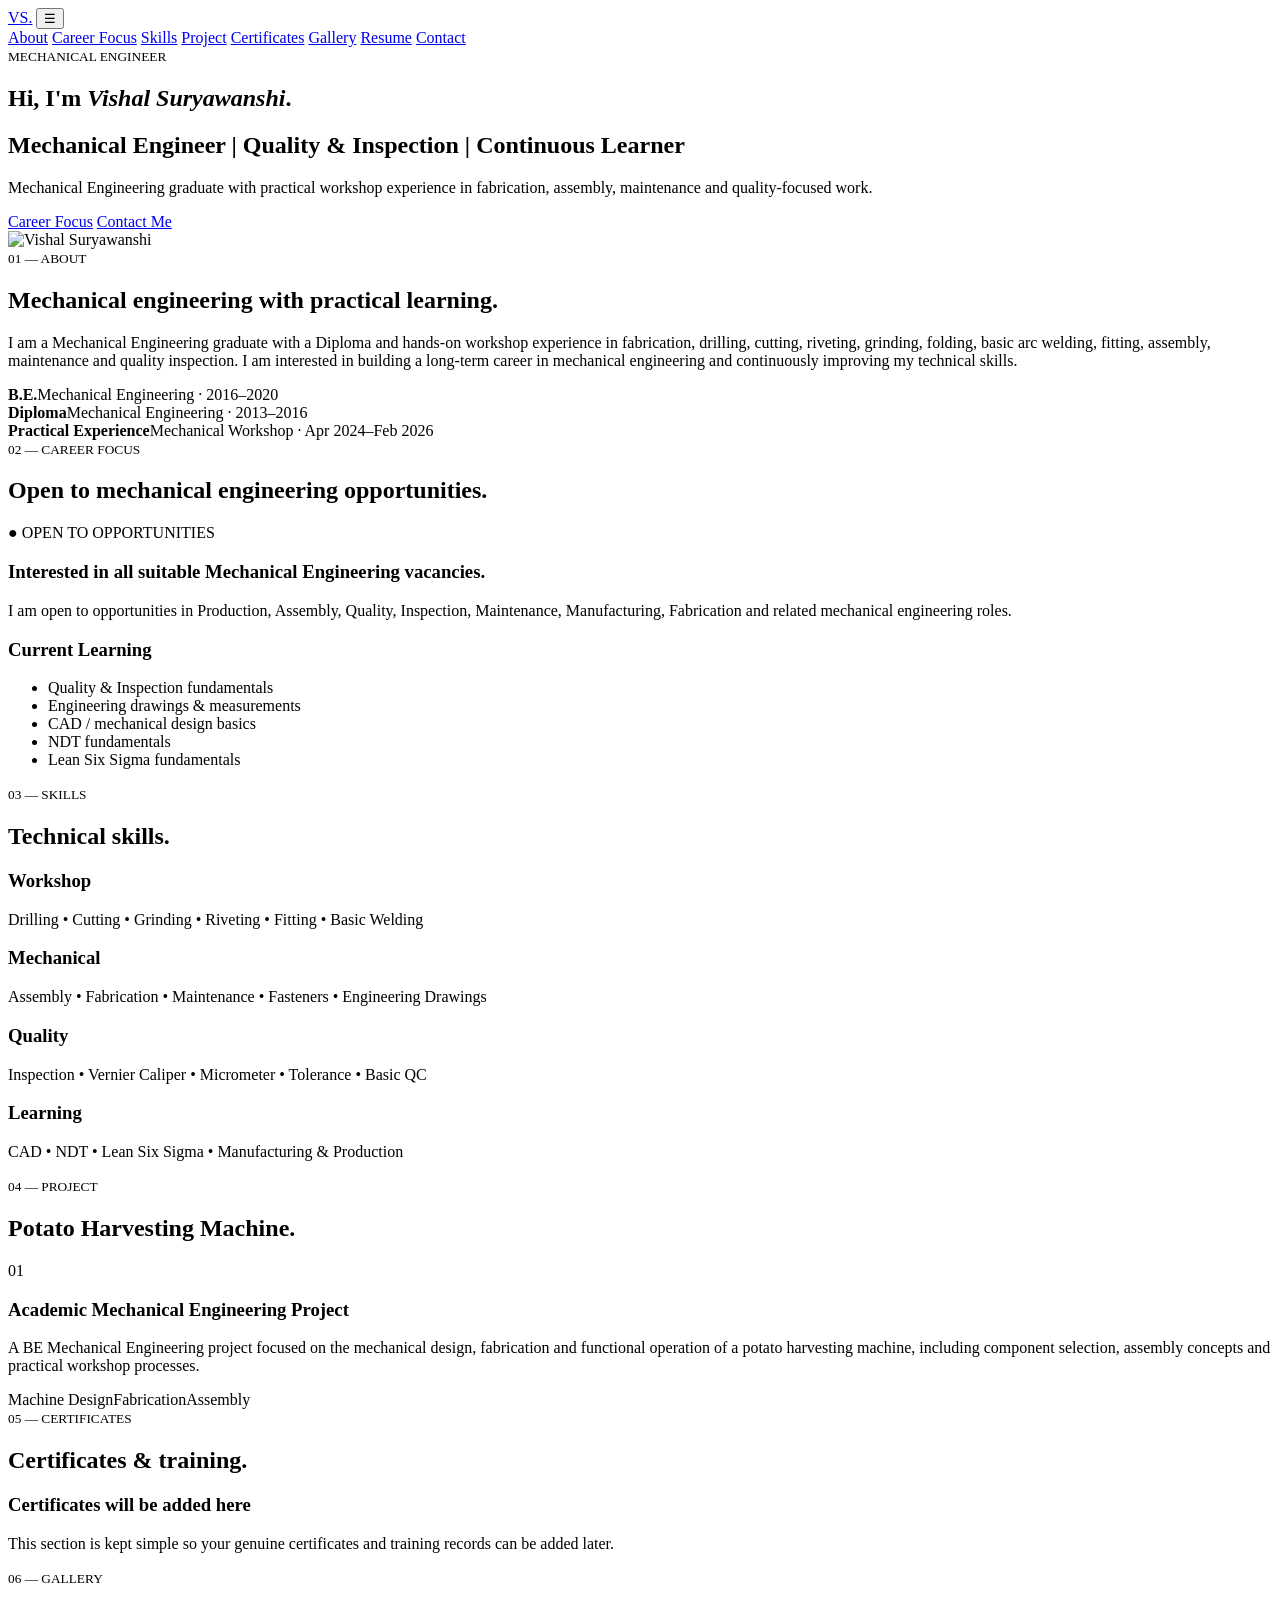
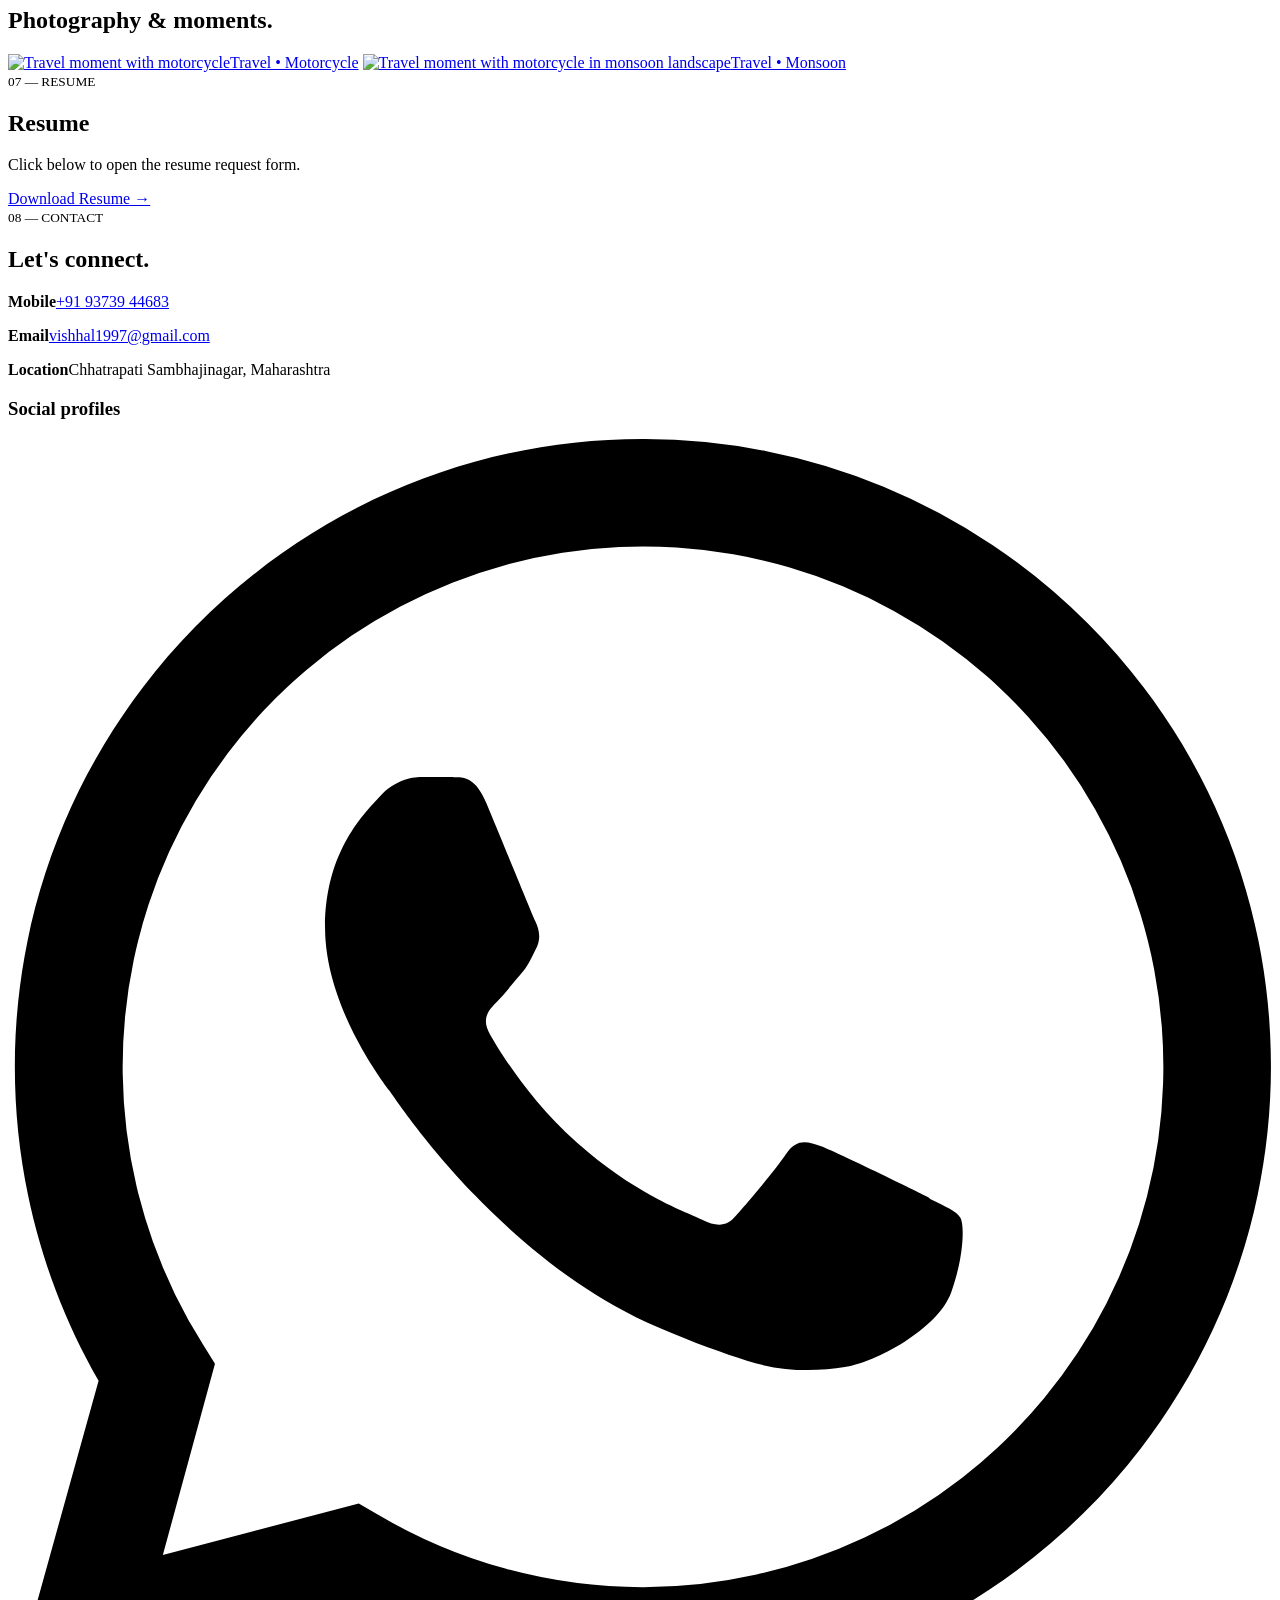
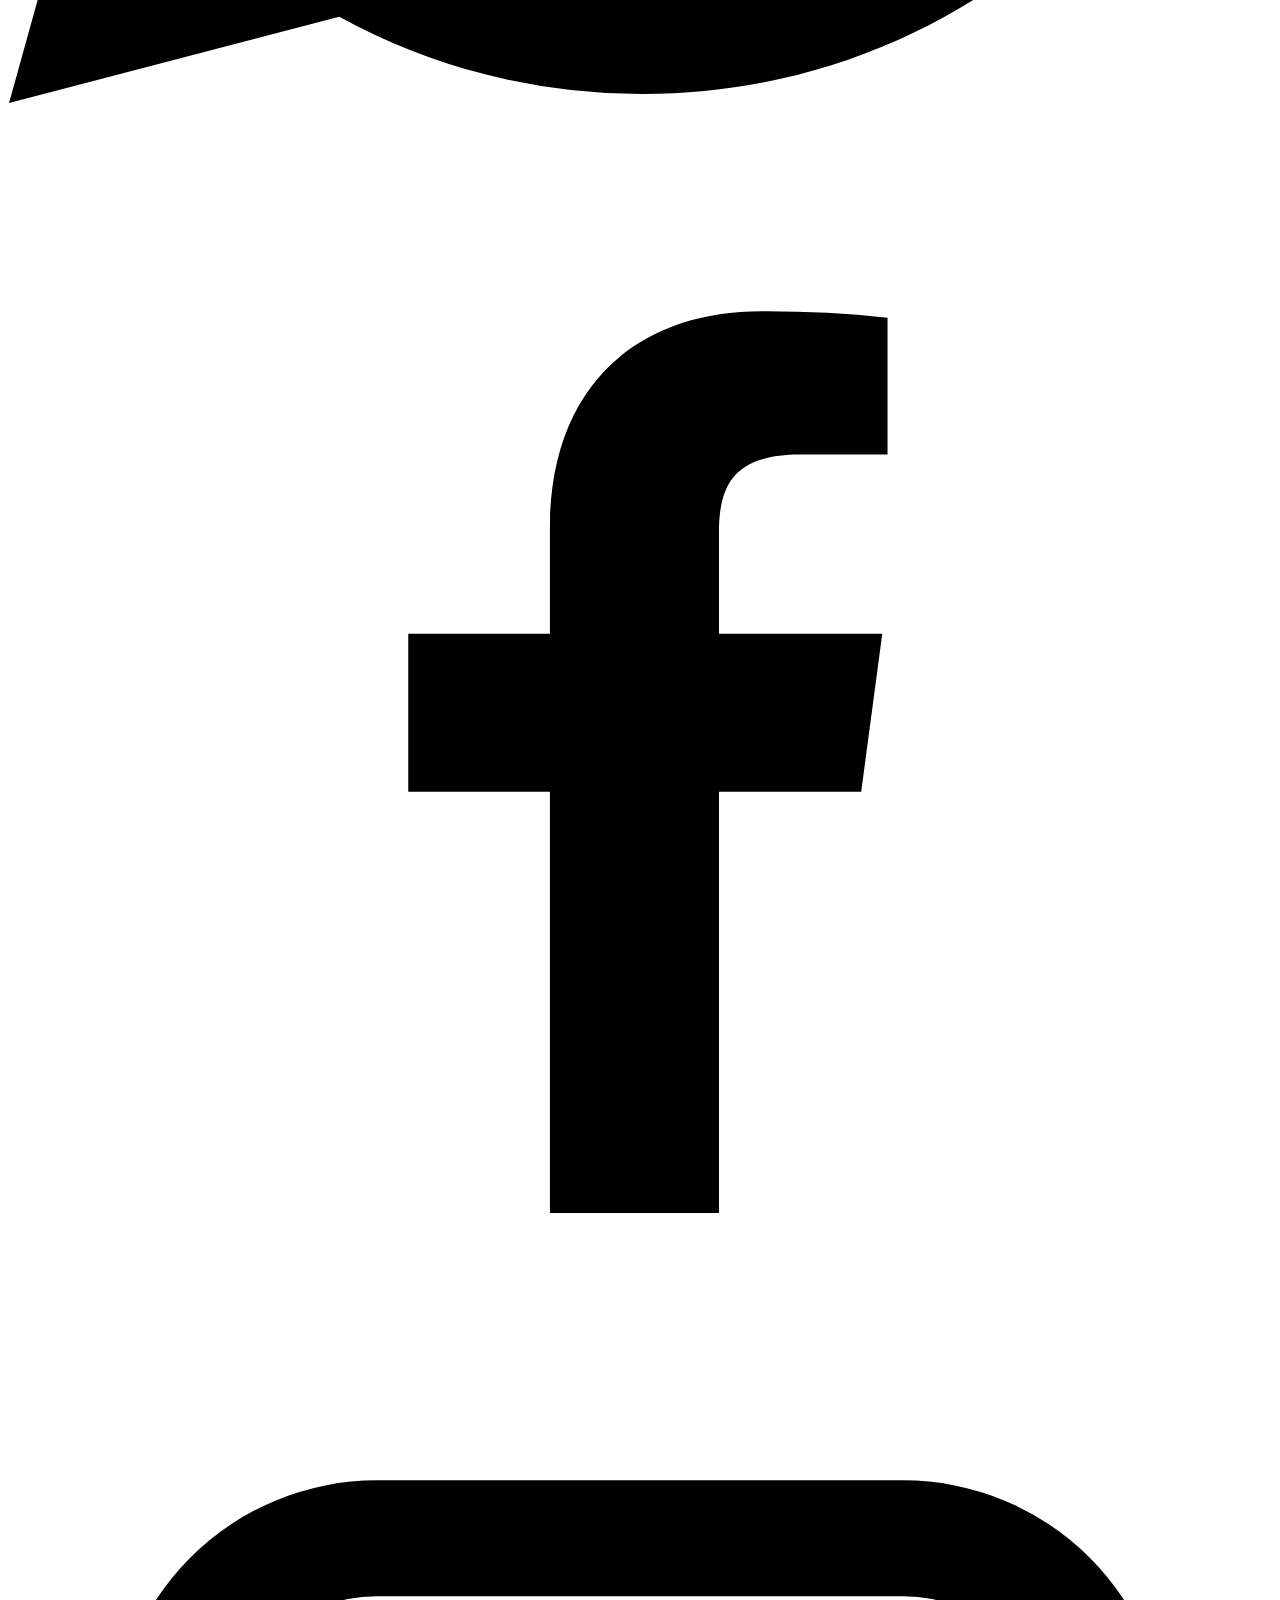
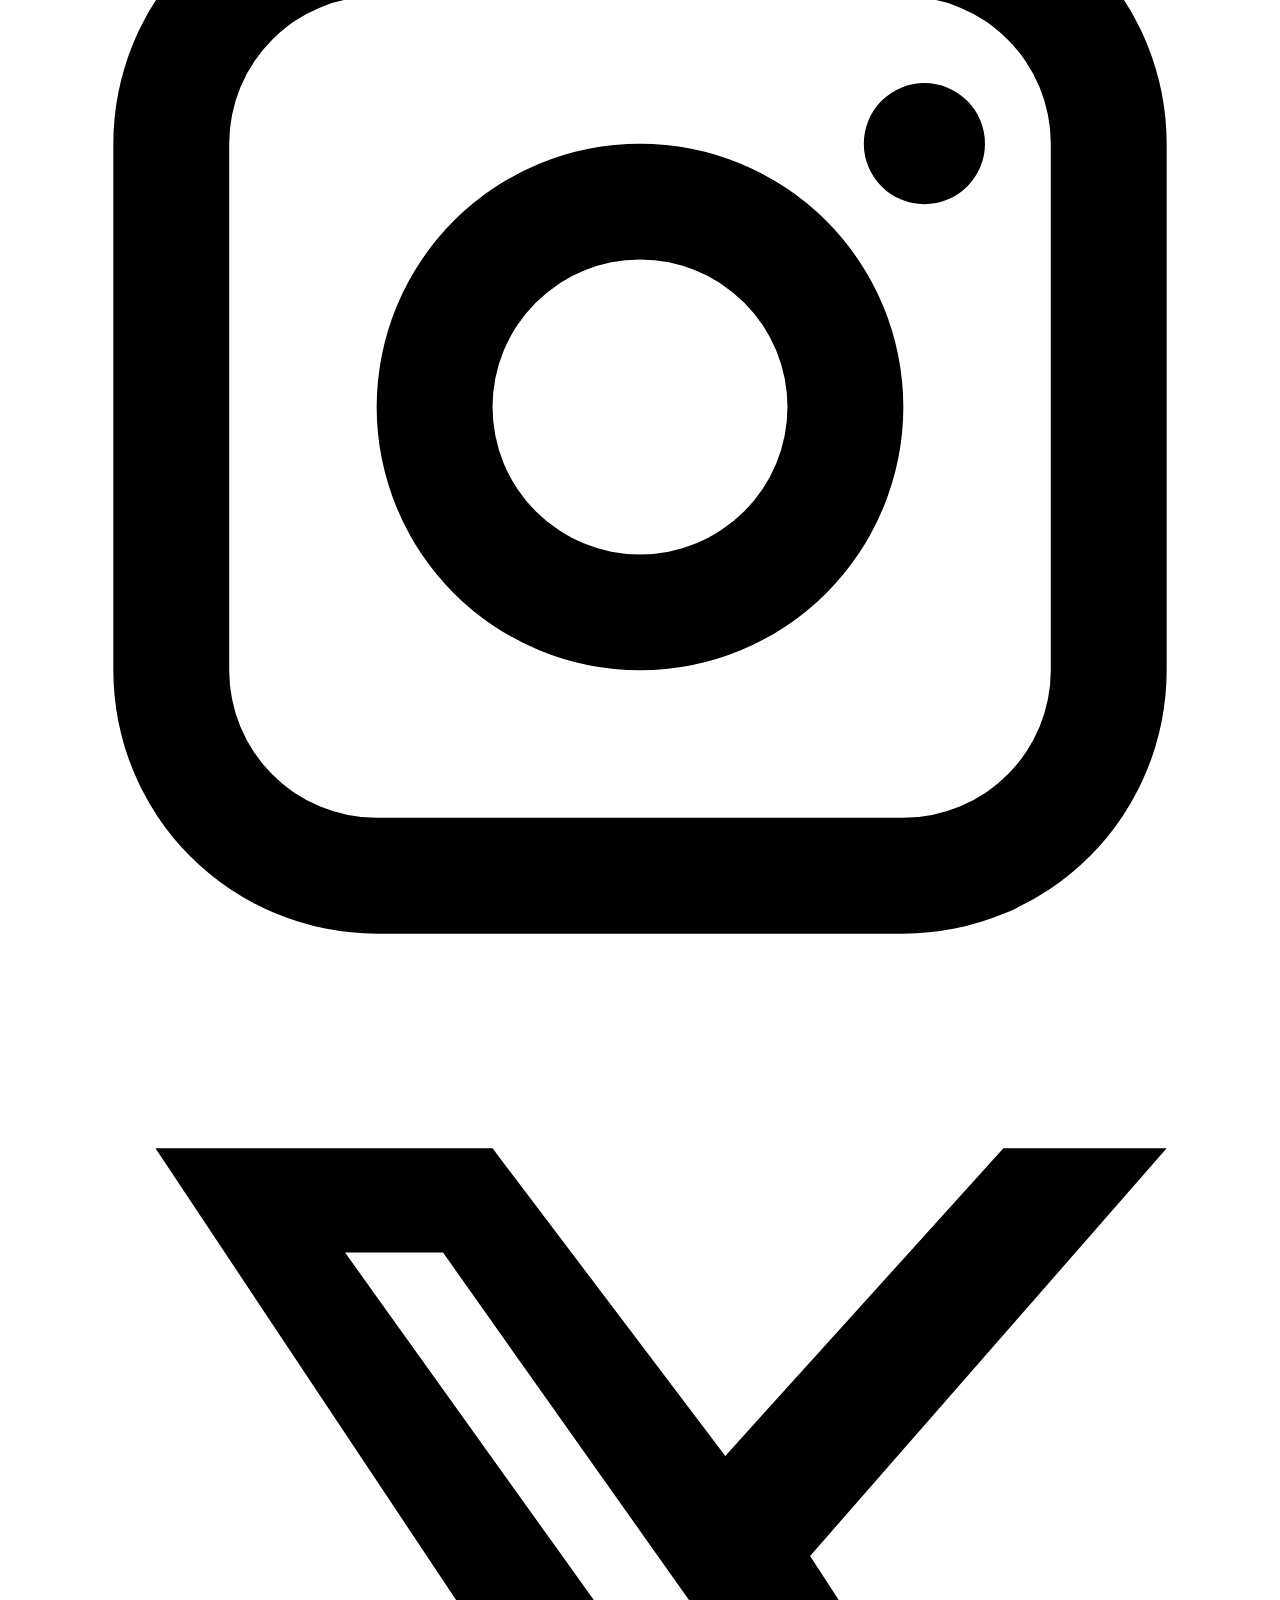
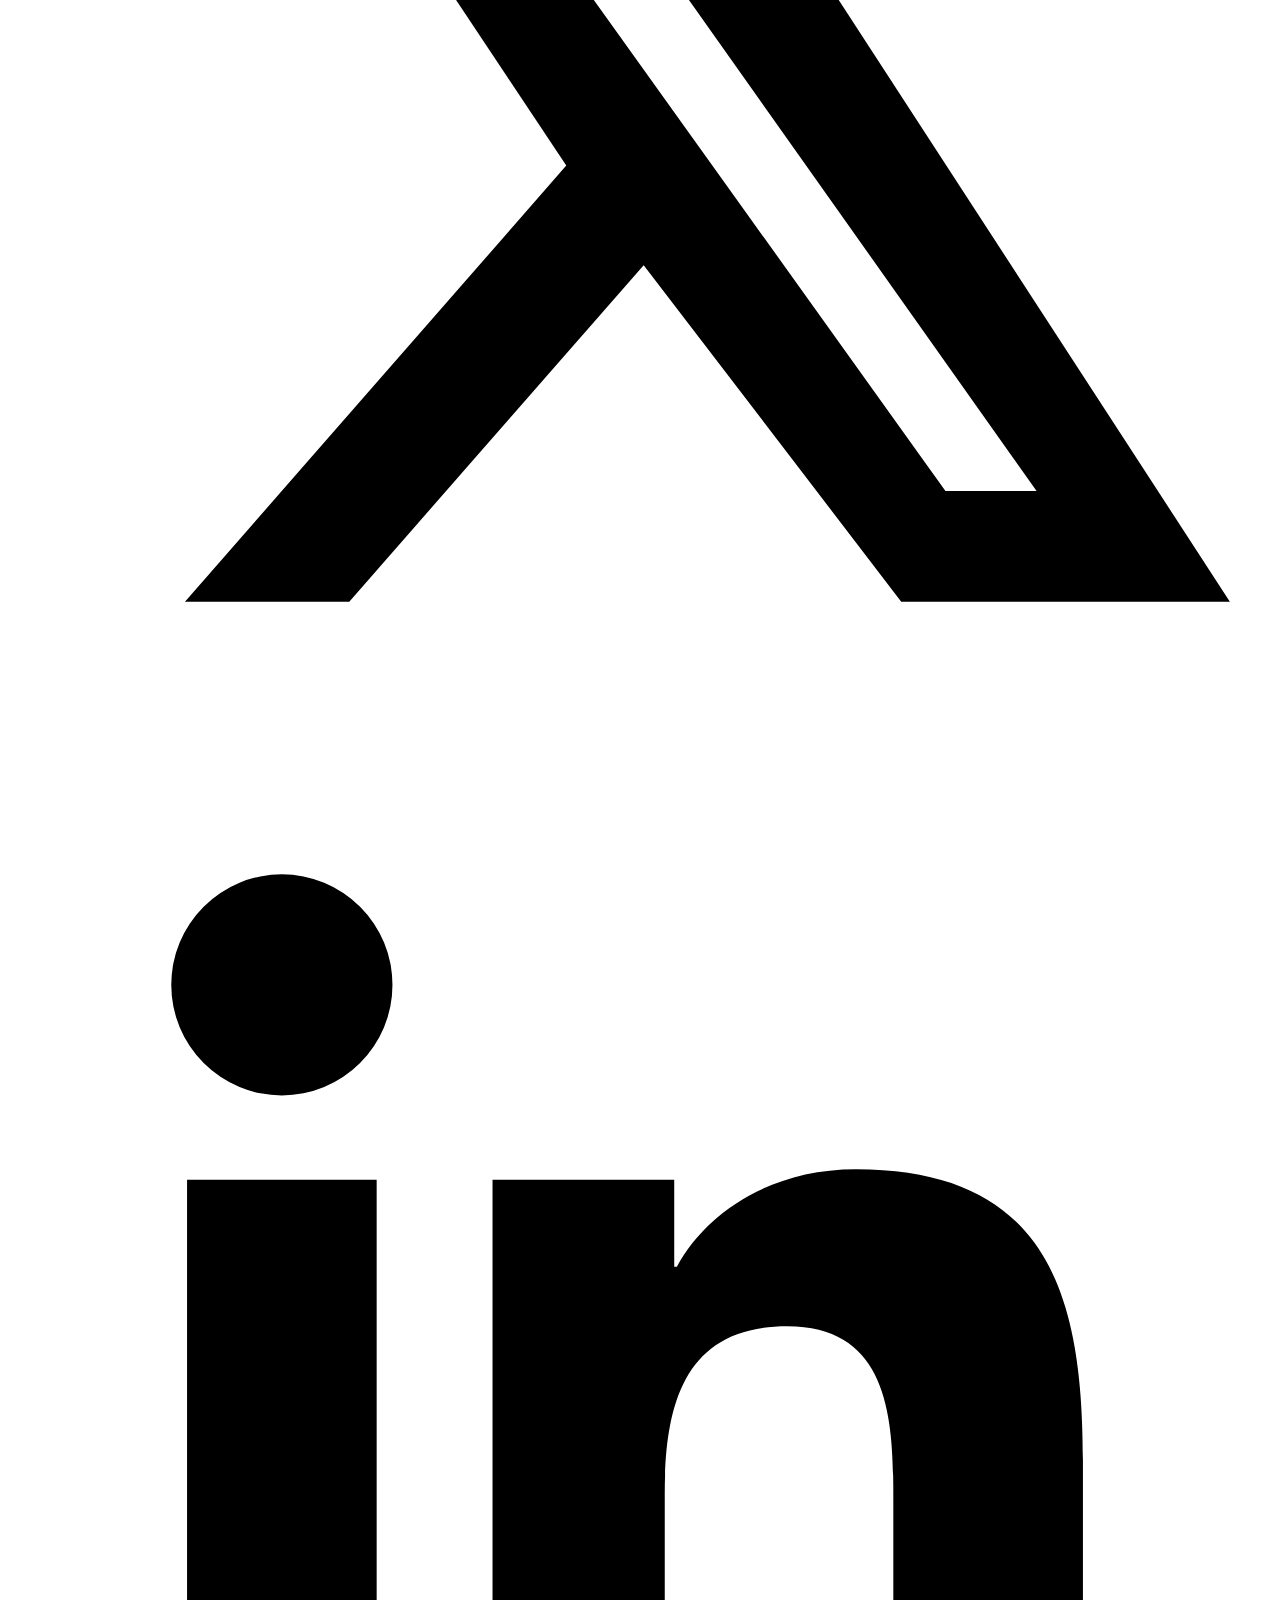
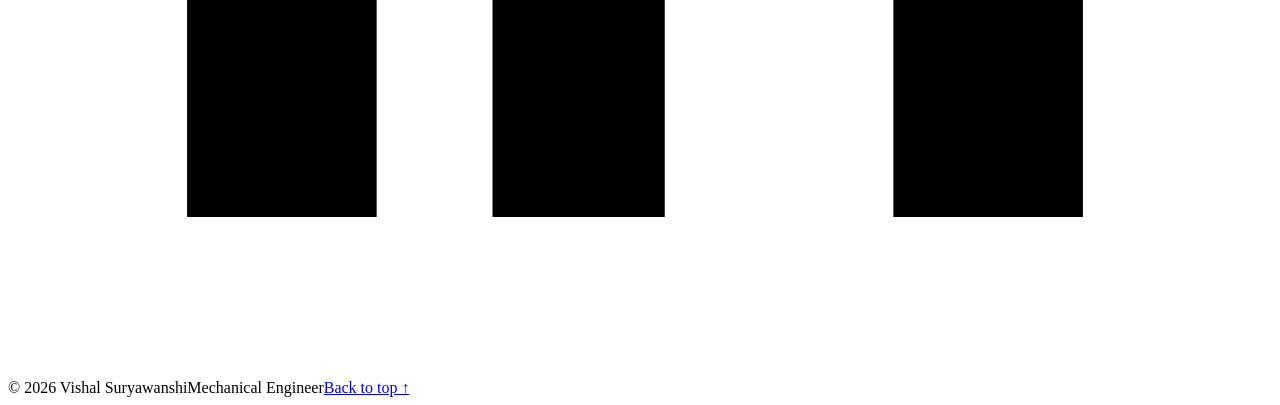
==== index.html @ e193fd9f "Update index.html" ====
<!doctype html>
<html lang="en">
<head>
<meta charset="utf-8">
<meta name="viewport" content="width=device-width,initial-scale=1">
<title>Vishal Suryawanshi | Mechanical Engineer</title>
<meta name="description" content="Vishal Suryawanshi — Mechanical Engineer portfolio, skills, project, career focus, learning and contact details.">
<link rel="stylesheet" href="style.css">
</head>
<body>
<header>
  <a class="logo" href="#home">VS<span>.</span></a>
  <button class="menu" aria-label="Open navigation" aria-expanded="false">☰</button>
  <nav>
    <a href="#about">About</a>
    <a href="#career">Career Focus</a>
    <a href="#skills">Skills</a>
    <a href="#project">Project</a>
    <a href="#certificates">Certificates</a>
    <a href="#gallery">Gallery</a>
    <a href="#resume">Resume</a>
    <a href="#contact">Contact</a>
  </nav>
</header>

<main>
<section id="home" class="hero">
  <div>
    <small>MECHANICAL ENGINEER</small>
    <h1>Hi, I'm <em>Vishal Suryawanshi</em>.</h1>
    <h2>Mechanical Engineer | Quality & Inspection | Continuous Learner</h2>
    <p>Mechanical Engineering graduate with practical workshop experience in fabrication, assembly, maintenance and quality-focused work.</p>
    <div class="hero-actions">
      <a class="btn" href="#career">Career Focus</a>
      <a class="btn outline" href="#contact">Contact Me</a>
    </div>
  </div>
  <div class="profile-wrap">
    <img src="vishal-profile.jpg" alt="Vishal Suryawanshi">
  </div>
</section>

<section id="about">
  <small>01 — ABOUT</small>
  <h2>Mechanical engineering with practical learning.</h2>
  <div class="two-col">
    <p>I am a Mechanical Engineering graduate with a Diploma and hands-on workshop experience in fabrication, drilling, cutting, riveting, grinding, folding, basic arc welding, fitting, assembly, maintenance and quality inspection. I am interested in building a long-term career in mechanical engineering and continuously improving my technical skills.</p>
    <div class="facts">
      <div><b>B.E.</b><span>Mechanical Engineering · 2016–2020</span></div>
      <div><b>Diploma</b><span>Mechanical Engineering · 2013–2016</span></div>
      <div><b>Practical Experience</b><span>Mechanical Workshop · Apr 2024–Feb 2026</span></div>
    </div>
  </div>
</section>

<section id="career" class="dark">
  <small>02 — CAREER FOCUS</small>
  <h2>Open to mechanical engineering opportunities.</h2>
  <div class="career-card">
    <div class="career-main">
      <span class="status">● OPEN TO OPPORTUNITIES</span>
      <h3>Interested in all suitable Mechanical Engineering vacancies.</h3>
      <p>I am open to opportunities in Production, Assembly, Quality, Inspection, Maintenance, Manufacturing, Fabrication and related mechanical engineering roles.</p>
    </div>
    <div class="learning">
      <h3>Current Learning</h3>
      <ul>
        <li>Quality & Inspection fundamentals</li>
        <li>Engineering drawings & measurements</li>
        <li>CAD / mechanical design basics</li>
        <li>NDT fundamentals</li>
        <li>Lean Six Sigma fundamentals</li>
      </ul>
    </div>
  </div>
</section>

<section id="skills">
  <small>03 — SKILLS</small>
  <h2>Technical skills.</h2>
  <div class="skill-grid">
    <div><h3>Workshop</h3><p>Drilling • Cutting • Grinding • Riveting • Fitting • Basic Welding</p></div>
    <div><h3>Mechanical</h3><p>Assembly • Fabrication • Maintenance • Fasteners • Engineering Drawings</p></div>
    <div><h3>Quality</h3><p>Inspection • Vernier Caliper • Micrometer • Tolerance • Basic QC</p></div>
    <div><h3>Learning</h3><p>CAD • NDT • Lean Six Sigma • Manufacturing & Production</p></div>
  </div>
</section>

<section id="project" class="dark">
  <small>04 — PROJECT</small>
  <h2>Potato Harvesting Machine.</h2>
  <div class="project-card">
    <div class="project-number">01</div>
    <div><h3>Academic Mechanical Engineering Project</h3><p>A BE Mechanical Engineering project focused on the mechanical design, fabrication and functional operation of a potato harvesting machine, including component selection, assembly concepts and practical workshop processes.</p><div class="tags"><span>Machine Design</span><span>Fabrication</span><span>Assembly</span></div></div>
  </div>
</section>

<section id="certificates">
  <small>05 — CERTIFICATES</small>
  <h2>Certificates & training.</h2>
  <div class="simple-card"><h3>Certificates will be added here</h3><p>This section is kept simple so your genuine certificates and training records can be added later.</p></div>
</section>

<section id="gallery" class="dark">
  <small>06 — GALLERY</small>
  <h2>Photography & moments.</h2>
  <div class="gallery">
    <a class="gallery-card" href="1000679000.jpg" target="_blank"><img src="1000679000.jpg" alt="Travel moment with motorcycle"><span>Travel • Motorcycle</span></a>
    <a class="gallery-card" href="1000678954.jpg" target="_blank"><img src="1000678954.jpg" alt="Travel moment with motorcycle in monsoon landscape"><span>Travel • Monsoon</span></a>
  </div>
</section>

<section id="resume">
  <small>07 — RESUME</small>
  <h2>Resume</h2>
  <p>Click below to open the resume request form.</p>
  <a class="btn" href="download.html">Download Resume →</a>
</section>

<section id="contact" class="dark">
  <small>08 — CONTACT</small>
  <h2>Let's connect.</h2>
  <div class="contact-grid">
    <div class="contact-card">
      <p><b>Mobile</b><a href="tel:+919373944683">+91 93739 44683</a></p>
      <p><b>Email</b><a href="mailto:vishhal1997@gmail.com">vishhal1997@gmail.com</a></p>
      <p><b>Location</b>Chhatrapati Sambhajinagar, Maharashtra</p>
    </div>
    <div class="social-card">
      <h3>Social profiles</h3>
      <div class="socials">
        <a class="social whatsapp" href="https://wa.me/919373944683" target="_blank" rel="noopener" aria-label="WhatsApp"><svg viewBox="0 0 24 24" aria-hidden="true"><path d="M20.5 3.5A11.9 11.9 0 0 0 12.05 0C5.48 0 .13 5.35.13 11.92c0 2.1.55 4.15 1.59 5.96L.02 24l6.27-1.64a11.9 11.9 0 0 0 5.76 1.47h.01c6.57 0 11.92-5.35 11.92-11.92 0-3.18-1.24-6.17-3.48-8.41ZM12.06 21.8h-.01a9.87 9.87 0 0 1-5.03-1.38l-.36-.21-3.72.98.99-3.63-.23-.37a9.88 9.88 0 1 1 8.36 4.61Zm5.42-7.4c-.3-.15-1.77-.87-2.04-.97-.27-.1-.47-.15-.67.15-.2.3-.77.97-.95 1.17-.17.2-.35.22-.65.07-.3-.15-1.25-.46-2.38-1.47-.88-.78-1.47-1.75-1.64-2.05-.17-.3-.02-.46.13-.61.13-.13.3-.35.45-.52.15-.17.2-.3.3-.5.1-.2.05-.37-.02-.52-.07-.15-.67-1.62-.92-2.22-.24-.58-.49-.5-.67-.51h-.57c-.2 0-.52.07-.79.37-.27.3-1.04 1.02-1.04 2.49s1.07 2.89 1.22 3.09c.15.2 2.1 3.2 5.09 4.49.71.31 1.27.5 1.7.64.71.23 1.35.2 1.86.12.57-.08 1.77-.72 2.02-1.42.25-.7.25-1.3.17-1.42-.07-.12-.27-.2-.57-.35Z"/></svg></a>
        <a class="social facebook" href="https://www.facebook.com/share/1HXyWC4gik/" target="_blank" rel="noopener" aria-label="Facebook"><svg viewBox="0 0 24 24"><path d="M13.5 21v-8h2.7l.4-3h-3.1V8.1c0-.9.25-1.5 1.55-1.5h1.65V4a22 22 0 0 0-2.4-.12c-2.38 0-4.01 1.45-4.01 4.1V10H7.6v3h2.69v8h3.21Z"/></svg></a>
        <a class="social instagram" href="https://www.instagram.com/vishal__5051?igsi=aGwzMnBweTF4Z2Mw" target="_blank" rel="noopener" aria-label="Instagram"><svg viewBox="0 0 24 24"><path d="M7 2h10a5 5 0 0 1 5 5v10a5 5 0 0 1-5 5H7a5 5 0 0 1-5-5V7a5 5 0 0 1 5-5Zm0 2.2A2.8 2.8 0 0 0 4.2 7v10A2.8 2.8 0 0 0 7 19.8h10a2.8 2.8 0 0 0 2.8-2.8V7A2.8 2.8 0 0 0 17 4.2H7Zm10.4 1.65a1.15 1.15 0 1 1 0 2.3 1.15 1.15 0 0 1 0-2.3ZM12 7a5 5 0 1 1 0 10 5 5 0 0 1 0-10Zm0 2.2A2.8 2.8 0 1 0 12 14.8 2.8 2.8 0 0 0 12 9.2Z"/></svg></a>
        <a class="social x" href="https://x.com/VishalS27051997" target="_blank" rel="noopener" aria-label="X / Twitter"><svg viewBox="0 0 24 24"><path d="M18.9 2H22l-6.77 7.74L23.2 22h-6.24l-4.89-6.39L6.48 22H3.36l7.24-8.28L2.8 2h6.4l4.42 5.84L18.9 2Zm-1.1 17.9h1.73L8.26 3.98H6.4L17.8 19.9Z"/></svg></a>
        <a class="social linkedin" href="https://www.linkedin.com/in/vishal-suryawanshi-484445426" target="_blank" rel="noopener" aria-label="LinkedIn"><svg viewBox="0 0 24 24"><path d="M5.2 3.1A2.1 2.1 0 1 1 5.2 7.3a2.1 2.1 0 0 1 0-4.2ZM3.4 8.9h3.6V21H3.4V8.9Zm5.8 0h3.45v1.65h.05c.48-.9 1.65-1.85 3.4-1.85 3.64 0 4.31 2.4 4.31 5.52V21h-3.6v-6.02c0-1.44-.03-3.3-2.01-3.3-2.02 0-2.33 1.58-2.33 3.2V21H9.2V8.9Z"/></svg></a>
      </div>
    </div>
  </div>
</section>
</main>

<footer><span>© 2026 Vishal Suryawanshi</span><span>Mechanical Engineer</span><a href="#home">Back to top ↑</a></footer>
<script>
const menu=document.querySelector('.menu'),nav=document.querySelector('nav');
menu.addEventListener('click',()=>{const open=nav.classList.toggle('open');menu.setAttribute('aria-expanded',open)});
document.querySelectorAll('nav a').forEach(a=>a.addEventListener('click',()=>{nav.classList.remove('open');menu.setAttribute('aria-expanded','false')}));
</script>
</body>
</html>
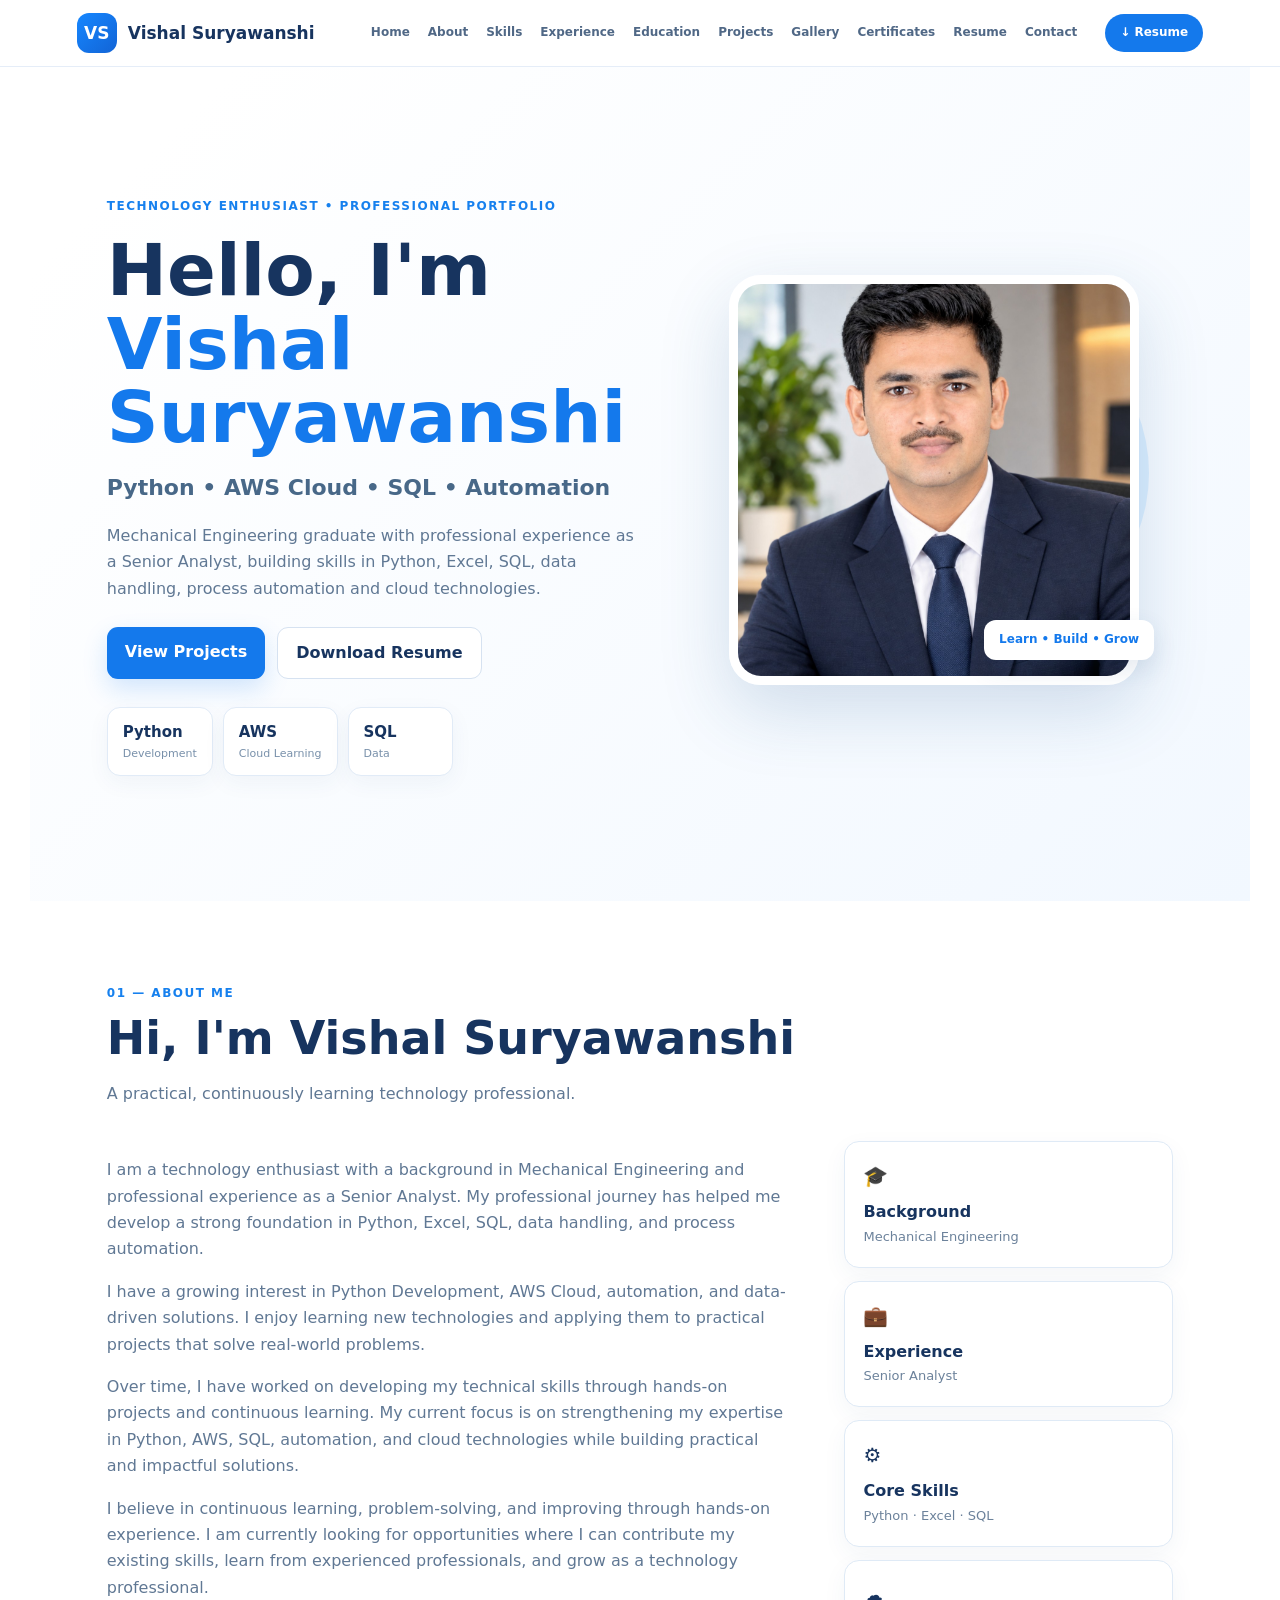
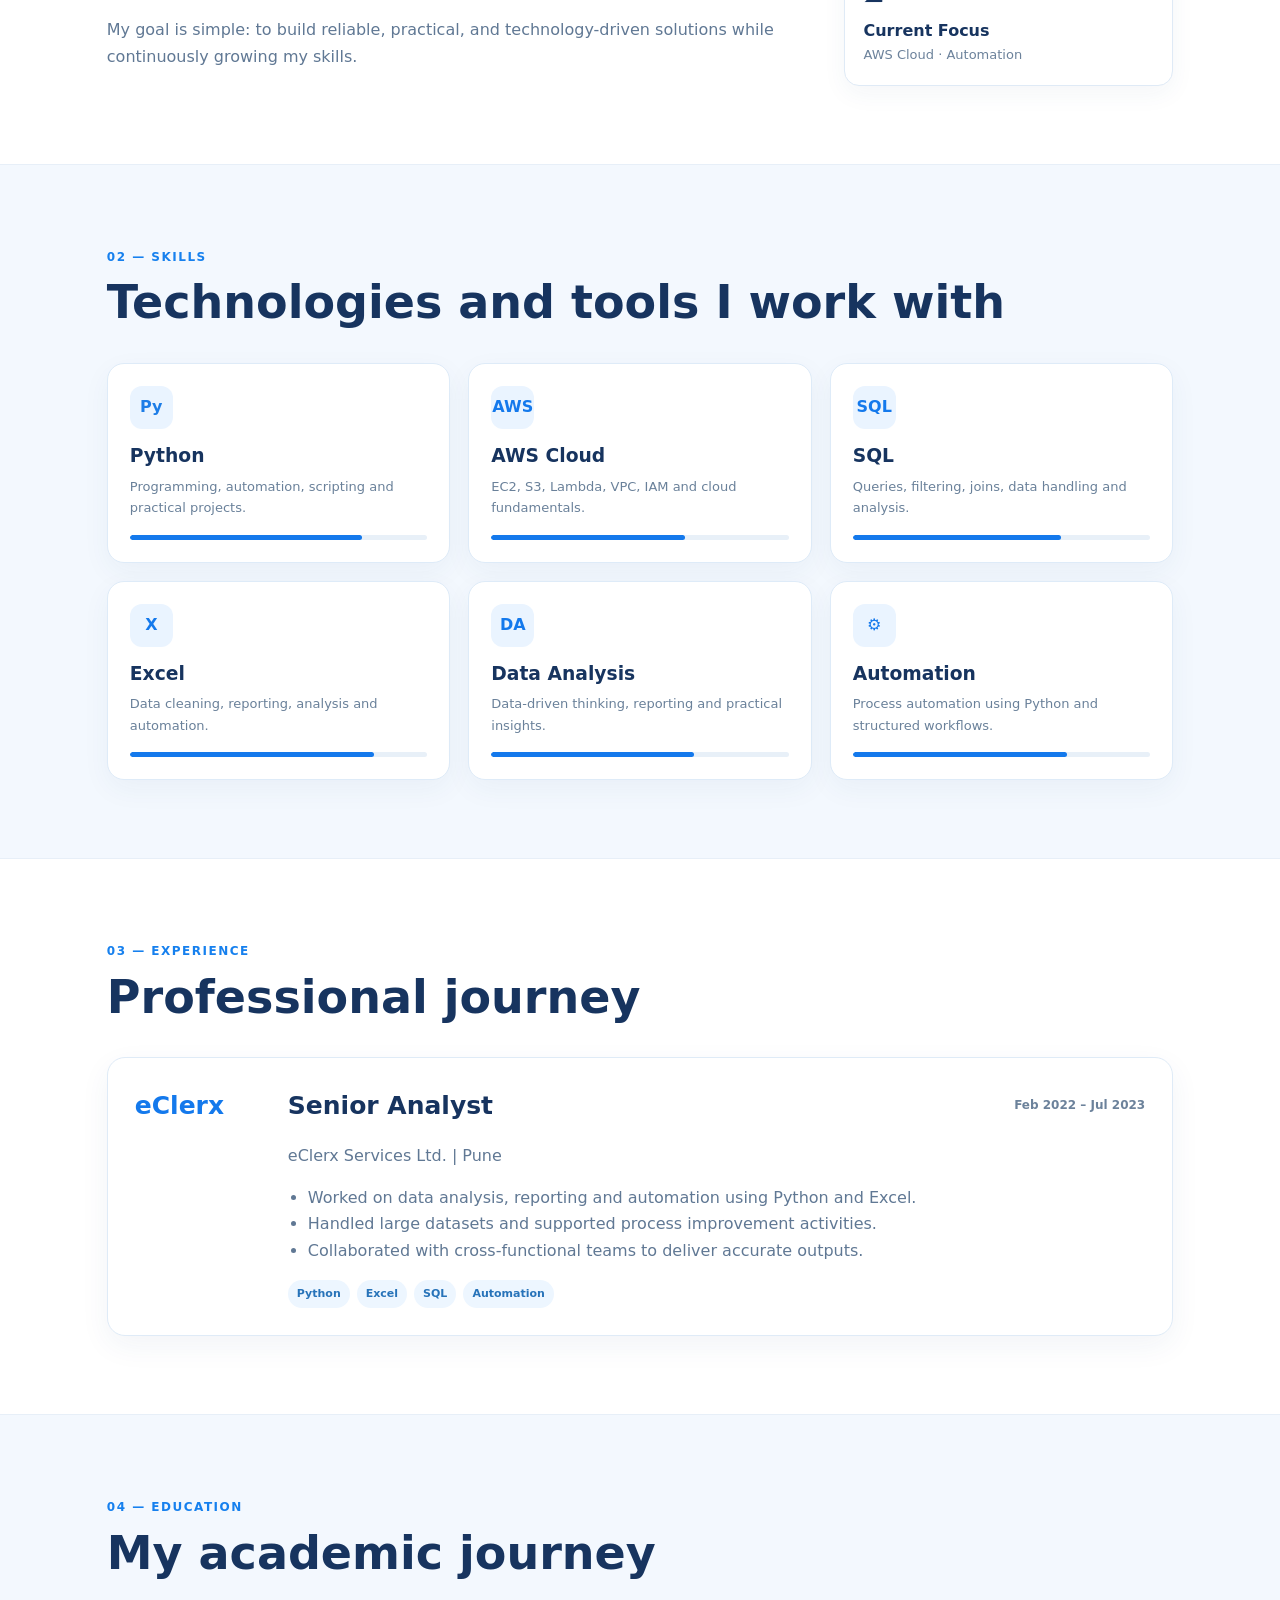
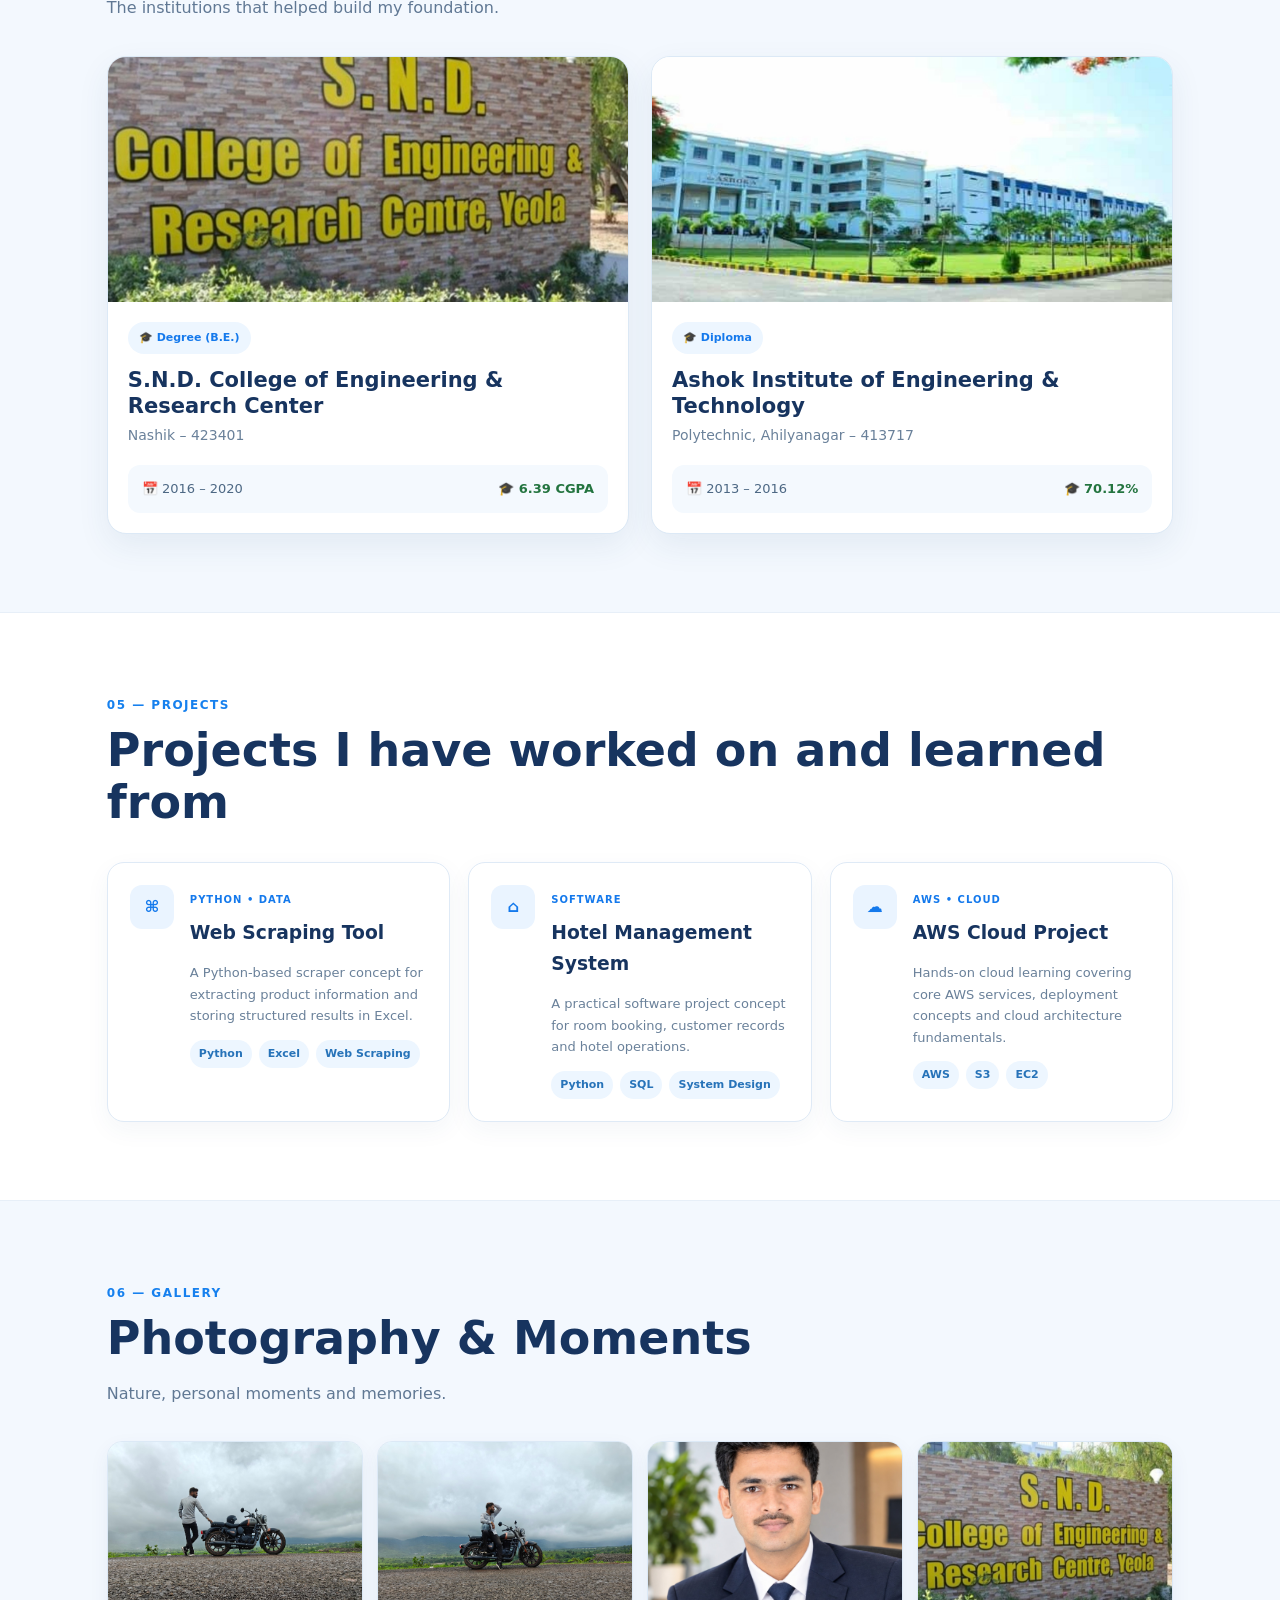
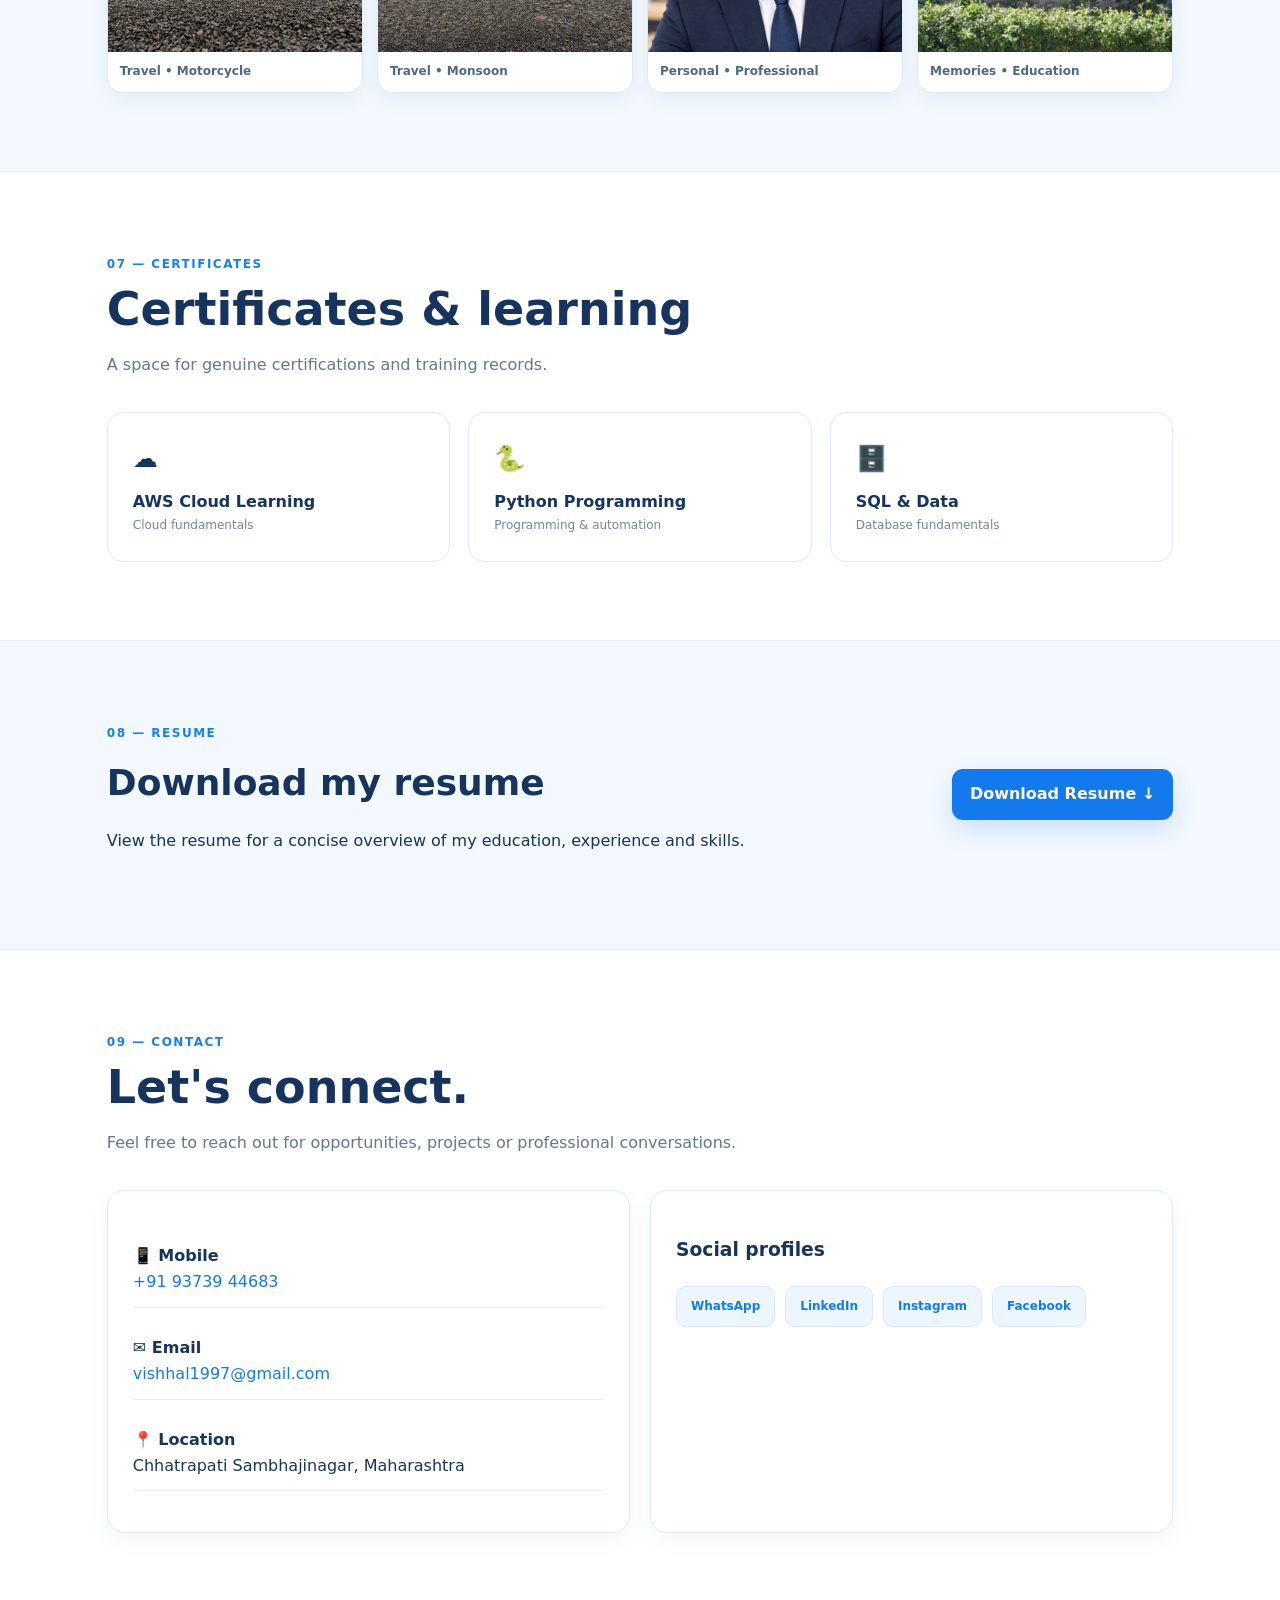
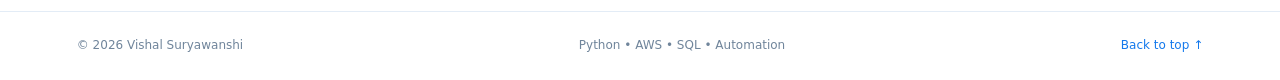
==== commit b167e240: "Add files via upload" ====
--- a/index.html
+++ b/index.html
@@ -1,150 +1,99 @@
 <!doctype html>
 <html lang="en">
 <head>
-<meta charset="utf-8">
-<meta name="viewport" content="width=device-width,initial-scale=1">
-<title>Vishal Suryawanshi | Mechanical Engineer</title>
-<meta name="description" content="Vishal Suryawanshi — Mechanical Engineer portfolio, skills, project, career focus, learning and contact details.">
+<meta charset="utf-8"><meta name="viewport" content="width=device-width,initial-scale=1">
+<title>Vishal Suryawanshi | Portfolio</title>
+<meta name="description" content="Vishal Suryawanshi — technology enthusiast with experience as a Senior Analyst, focused on Python, AWS, SQL, automation and data-driven solutions.">
 <link rel="stylesheet" href="style.css">
 </head>
 <body>
-<header>
-  <a class="logo" href="#home">VS<span>.</span></a>
+<header class="site-header">
+  <a class="brand" href="#home"><span>VS</span><strong>Vishal Suryawanshi</strong></a>
   <button class="menu" aria-label="Open navigation" aria-expanded="false">☰</button>
   <nav>
-    <a href="#about">About</a>
-    <a href="#career">Career Focus</a>
-    <a href="#skills">Skills</a>
-    <a href="#project">Project</a>
-    <a href="#certificates">Certificates</a>
-    <a href="#gallery">Gallery</a>
-    <a href="#resume">Resume</a>
-    <a href="#contact">Contact</a>
+    <a href="#home">Home</a><a href="#about">About</a><a href="#skills">Skills</a><a href="#experience">Experience</a><a href="#education">Education</a><a href="#projects">Projects</a><a href="#gallery">Gallery</a><a href="#certificates">Certificates</a><a href="#resume">Resume</a><a href="#contact">Contact</a>
   </nav>
+  <a class="nav-resume" href="download.html">↓ Resume</a>
 </header>
 
 <main>
-<section id="home" class="hero">
-  <div>
-    <small>MECHANICAL ENGINEER</small>
-    <h1>Hi, I'm <em>Vishal Suryawanshi</em>.</h1>
-    <h2>Mechanical Engineer | Quality & Inspection | Continuous Learner</h2>
-    <p>Mechanical Engineering graduate with practical workshop experience in fabrication, assembly, maintenance and quality-focused work.</p>
-    <div class="hero-actions">
-      <a class="btn" href="#career">Career Focus</a>
-      <a class="btn outline" href="#contact">Contact Me</a>
-    </div>
+<section id="home" class="hero section-wrap">
+  <div class="hero-copy">
+    <span class="eyebrow">TECHNOLOGY ENTHUSIAST • PROFESSIONAL PORTFOLIO</span>
+    <h1>Hello, I'm<br><span>Vishal Suryawanshi</span></h1>
+    <h2>Python • AWS Cloud • SQL • Automation</h2>
+    <p>Mechanical Engineering graduate with professional experience as a Senior Analyst, building skills in Python, Excel, SQL, data handling, process automation and cloud technologies.</p>
+    <div class="actions"><a class="btn" href="#projects">View Projects</a><a class="btn ghost" href="download.html">Download Resume</a></div>
+    <div class="hero-stats"><div><b>Python</b><span>Development</span></div><div><b>AWS</b><span>Cloud Learning</span></div><div><b>SQL</b><span>Data</span></div></div>
   </div>
-  <div class="profile-wrap">
-    <img src="vishal-profile.jpg" alt="Vishal Suryawanshi">
-  </div>
+  <div class="hero-photo"><div class="photo-glow"></div><img src="vishal-profile.jpg" alt="Vishal Suryawanshi professional portrait"><span class="photo-note">Learn • Build • Grow</span></div>
 </section>
 
-<section id="about">
-  <small>01 — ABOUT</small>
-  <h2>Mechanical engineering with practical learning.</h2>
-  <div class="two-col">
-    <p>I am a Mechanical Engineering graduate with a Diploma and hands-on workshop experience in fabrication, drilling, cutting, riveting, grinding, folding, basic arc welding, fitting, assembly, maintenance and quality inspection. I am interested in building a long-term career in mechanical engineering and continuously improving my technical skills.</p>
-    <div class="facts">
-      <div><b>B.E.</b><span>Mechanical Engineering · 2016–2020</span></div>
-      <div><b>Diploma</b><span>Mechanical Engineering · 2013–2016</span></div>
-      <div><b>Practical Experience</b><span>Mechanical Workshop · Apr 2024–Feb 2026</span></div>
+<section id="about" class="section-wrap">
+  <div class="section-heading"><span>01 — ABOUT ME</span><h2>Hi, I'm Vishal Suryawanshi</h2><p>A practical, continuously learning technology professional.</p></div>
+  <div class="about-grid">
+    <div class="about-copy">
+      <p>I am a technology enthusiast with a background in Mechanical Engineering and professional experience as a Senior Analyst. My professional journey has helped me develop a strong foundation in Python, Excel, SQL, data handling, and process automation.</p>
+      <p>I have a growing interest in Python Development, AWS Cloud, automation, and data-driven solutions. I enjoy learning new technologies and applying them to practical projects that solve real-world problems.</p>
+      <p>Over time, I have worked on developing my technical skills through hands-on projects and continuous learning. My current focus is on strengthening my expertise in Python, AWS, SQL, automation, and cloud technologies while building practical and impactful solutions.</p>
+      <p>I believe in continuous learning, problem-solving, and improving through hands-on experience. I am currently looking for opportunities where I can contribute my existing skills, learn from experienced professionals, and grow as a technology professional.</p>
+      <p>My goal is simple: to build reliable, practical, and technology-driven solutions while continuously growing my skills.</p>
+    </div>
+    <div class="info-cards">
+      <div><i>🎓</i><b>Background</b><span>Mechanical Engineering</span></div>
+      <div><i>💼</i><b>Experience</b><span>Senior Analyst</span></div>
+      <div><i>⚙️</i><b>Core Skills</b><span>Python · Excel · SQL</span></div>
+      <div><i>☁️</i><b>Current Focus</b><span>AWS Cloud · Automation</span></div>
     </div>
   </div>
 </section>
 
-<section id="career" class="dark">
-  <small>02 — CAREER FOCUS</small>
-  <h2>Open to mechanical engineering opportunities.</h2>
-  <div class="career-card">
-    <div class="career-main">
-      <span class="status">● OPEN TO OPPORTUNITIES</span>
-      <h3>Interested in all suitable Mechanical Engineering vacancies.</h3>
-      <p>I am open to opportunities in Production, Assembly, Quality, Inspection, Maintenance, Manufacturing, Fabrication and related mechanical engineering roles.</p>
-    </div>
-    <div class="learning">
-      <h3>Current Learning</h3>
-      <ul>
-        <li>Quality & Inspection fundamentals</li>
-        <li>Engineering drawings & measurements</li>
-        <li>CAD / mechanical design basics</li>
-        <li>NDT fundamentals</li>
-        <li>Lean Six Sigma fundamentals</li>
-      </ul>
-    </div>
+<section id="skills" class="soft-section"><div class="section-wrap">
+  <div class="section-heading"><span>02 — SKILLS</span><h2>Technologies and tools I work with</h2></div>
+  <div class="skill-grid">
+    <article><div class="skill-icon python">Py</div><h3>Python</h3><p>Programming, automation, scripting and practical projects.</p><div class="bar"><span style="width:78%"></span></div></article>
+    <article><div class="skill-icon aws">AWS</div><h3>AWS Cloud</h3><p>EC2, S3, Lambda, VPC, IAM and cloud fundamentals.</p><div class="bar"><span style="width:65%"></span></div></article>
+    <article><div class="skill-icon sql">SQL</div><h3>SQL</h3><p>Queries, filtering, joins, data handling and analysis.</p><div class="bar"><span style="width:70%"></span></div></article>
+    <article><div class="skill-icon excel">X</div><h3>Excel</h3><p>Data cleaning, reporting, analysis and automation.</p><div class="bar"><span style="width:82%"></span></div></article>
+    <article><div class="skill-icon">DA</div><h3>Data Analysis</h3><p>Data-driven thinking, reporting and practical insights.</p><div class="bar"><span style="width:68%"></span></div></article>
+    <article><div class="skill-icon">⚙</div><h3>Automation</h3><p>Process automation using Python and structured workflows.</p><div class="bar"><span style="width:72%"></span></div></article>
+  </div>
+</div></section>
+
+<section id="experience" class="section-wrap"><div class="section-heading"><span>03 — EXPERIENCE</span><h2>Professional journey</h2></div>
+  <article class="timeline-card"><div class="company-mark">eClerx</div><div><div class="role-line"><h3>Senior Analyst</h3><span>Feb 2022 – Jul 2023</span></div><p class="muted">eClerx Services Ltd. | Pune</p><ul><li>Worked on data analysis, reporting and automation using Python and Excel.</li><li>Handled large datasets and supported process improvement activities.</li><li>Collaborated with cross-functional teams to deliver accurate outputs.</li></ul><div class="chips"><span>Python</span><span>Excel</span><span>SQL</span><span>Automation</span></div></div></article>
+</section>
+
+<section id="education" class="soft-section"><div class="section-wrap"><div class="section-heading"><span>04 — EDUCATION</span><h2>My academic journey</h2><p>The institutions that helped build my foundation.</p></div>
+  <div class="education-grid">
+    <article class="edu-card"><div class="edu-image"><img src="degree-college.jpg" alt="S.N.D. College of Engineering and Research Center, Nashik"></div><div class="edu-body"><span class="edu-label">🎓 Degree (B.E.)</span><h3>S.N.D. College of Engineering &amp; Research Center</h3><p>Nashik – 423401</p><div class="edu-meta"><span>📅 2016 – 2020</span><strong>🎓 6.39 CGPA</strong></div></div></article>
+    <article class="edu-card"><div class="edu-image"><img src="diploma-college.jpg" alt="Ashok Institute of Engineering and Technology, Polytechnic, Ahilyanagar"></div><div class="edu-body"><span class="edu-label">🎓 Diploma</span><h3>Ashok Institute of Engineering &amp; Technology</h3><p>Polytechnic, Ahilyanagar – 413717</p><div class="edu-meta"><span>📅 2013 – 2016</span><strong>🎓 70.12%</strong></div></div></article>
+  </div>
+</div></section>
+
+<section id="projects" class="section-wrap"><div class="section-heading"><span>05 — PROJECTS</span><h2>Projects I have worked on and learned from</h2></div>
+  <div class="project-grid">
+    <article class="project"><div class="project-icon">⌘</div><div><span class="project-type">PYTHON • DATA</span><h3>Web Scraping Tool</h3><p>A Python-based scraper concept for extracting product information and storing structured results in Excel.</p><div class="chips"><span>Python</span><span>Excel</span><span>Web Scraping</span></div></div></article>
+    <article class="project"><div class="project-icon">⌂</div><div><span class="project-type">SOFTWARE</span><h3>Hotel Management System</h3><p>A practical software project concept for room booking, customer records and hotel operations.</p><div class="chips"><span>Python</span><span>SQL</span><span>System Design</span></div></div></article>
+    <article class="project"><div class="project-icon">☁</div><div><span class="project-type">AWS • CLOUD</span><h3>AWS Cloud Project</h3><p>Hands-on cloud learning covering core AWS services, deployment concepts and cloud architecture fundamentals.</p><div class="chips"><span>AWS</span><span>S3</span><span>EC2</span></div></div></article>
   </div>
 </section>
 
-<section id="skills">
-  <small>03 — SKILLS</small>
-  <h2>Technical skills.</h2>
-  <div class="skill-grid">
-    <div><h3>Workshop</h3><p>Drilling • Cutting • Grinding • Riveting • Fitting • Basic Welding</p></div>
-    <div><h3>Mechanical</h3><p>Assembly • Fabrication • Maintenance • Fasteners • Engineering Drawings</p></div>
-    <div><h3>Quality</h3><p>Inspection • Vernier Caliper • Micrometer • Tolerance • Basic QC</p></div>
-    <div><h3>Learning</h3><p>CAD • NDT • Lean Six Sigma • Manufacturing & Production</p></div>
+<section id="gallery" class="soft-section"><div class="section-wrap"><div class="section-heading"><span>06 — GALLERY</span><h2>Photography &amp; Moments</h2><p>Nature, personal moments and memories.</p></div>
+  <div class="gallery-grid">
+    <a href="1000679000.jpg" target="_blank"><img src="1000679000.jpg" alt="Travel and motorcycle moment"><span>Travel • Motorcycle</span></a>
+    <a href="1000678954.jpg" target="_blank"><img src="1000678954.jpg" alt="Travel moment"><span>Travel • Monsoon</span></a>
+    <a href="vishal-profile.jpg" target="_blank"><img src="vishal-profile.jpg" alt="Professional portrait"><span>Personal • Professional</span></a>
+    <a href="degree-college.jpg" target="_blank"><img src="degree-college.jpg" alt="College campus"><span>Memories • Education</span></a>
   </div>
-</section>
+</div></section>
 
-<section id="project" class="dark">
-  <small>04 — PROJECT</small>
-  <h2>Potato Harvesting Machine.</h2>
-  <div class="project-card">
-    <div class="project-number">01</div>
-    <div><h3>Academic Mechanical Engineering Project</h3><p>A BE Mechanical Engineering project focused on the mechanical design, fabrication and functional operation of a potato harvesting machine, including component selection, assembly concepts and practical workshop processes.</p><div class="tags"><span>Machine Design</span><span>Fabrication</span><span>Assembly</span></div></div>
-  </div>
-</section>
+<section id="certificates" class="section-wrap"><div class="section-heading"><span>07 — CERTIFICATES</span><h2>Certificates &amp; learning</h2><p>A space for genuine certifications and training records.</p></div><div class="certificate-grid"><div>☁️<b>AWS Cloud Learning</b><span>Cloud fundamentals</span></div><div>🐍<b>Python Programming</b><span>Programming &amp; automation</span></div><div>🗄️<b>SQL &amp; Data</b><span>Database fundamentals</span></div></div></section>
 
-<section id="certificates">
-  <small>05 — CERTIFICATES</small>
-  <h2>Certificates & training.</h2>
-  <div class="simple-card"><h3>Certificates will be added here</h3><p>This section is kept simple so your genuine certificates and training records can be added later.</p></div>
-</section>
+<section id="resume" class="soft-section"><div class="section-wrap resume-box"><div><span class="eyebrow">08 — RESUME</span><h2>Download my resume</h2><p>View the resume for a concise overview of my education, experience and skills.</p></div><a class="btn" href="download.html">Download Resume ↓</a></div></section>
 
-<section id="gallery" class="dark">
-  <small>06 — GALLERY</small>
-  <h2>Photography & moments.</h2>
-  <div class="gallery">
-    <a class="gallery-card" href="1000679000.jpg" target="_blank"><img src="1000679000.jpg" alt="Travel moment with motorcycle"><span>Travel • Motorcycle</span></a>
-    <a class="gallery-card" href="1000678954.jpg" target="_blank"><img src="1000678954.jpg" alt="Travel moment with motorcycle in monsoon landscape"><span>Travel • Monsoon</span></a>
-  </div>
-</section>
-
-<section id="resume">
-  <small>07 — RESUME</small>
-  <h2>Resume</h2>
-  <p>Click below to open the resume request form.</p>
-  <a class="btn" href="download.html">Download Resume →</a>
-</section>
-
-<section id="contact" class="dark">
-  <small>08 — CONTACT</small>
-  <h2>Let's connect.</h2>
-  <div class="contact-grid">
-    <div class="contact-card">
-      <p><b>Mobile</b><a href="tel:+919373944683">+91 93739 44683</a></p>
-      <p><b>Email</b><a href="mailto:vishhal1997@gmail.com">vishhal1997@gmail.com</a></p>
-      <p><b>Location</b>Chhatrapati Sambhajinagar, Maharashtra</p>
-    </div>
-    <div class="social-card">
-      <h3>Social profiles</h3>
-      <div class="socials">
-        <a class="social whatsapp" href="https://wa.me/919373944683" target="_blank" rel="noopener" aria-label="WhatsApp"><svg viewBox="0 0 24 24" aria-hidden="true"><path d="M20.5 3.5A11.9 11.9 0 0 0 12.05 0C5.48 0 .13 5.35.13 11.92c0 2.1.55 4.15 1.59 5.96L.02 24l6.27-1.64a11.9 11.9 0 0 0 5.76 1.47h.01c6.57 0 11.92-5.35 11.92-11.92 0-3.18-1.24-6.17-3.48-8.41ZM12.06 21.8h-.01a9.87 9.87 0 0 1-5.03-1.38l-.36-.21-3.72.98.99-3.63-.23-.37a9.88 9.88 0 1 1 8.36 4.61Zm5.42-7.4c-.3-.15-1.77-.87-2.04-.97-.27-.1-.47-.15-.67.15-.2.3-.77.97-.95 1.17-.17.2-.35.22-.65.07-.3-.15-1.25-.46-2.38-1.47-.88-.78-1.47-1.75-1.64-2.05-.17-.3-.02-.46.13-.61.13-.13.3-.35.45-.52.15-.17.2-.3.3-.5.1-.2.05-.37-.02-.52-.07-.15-.67-1.62-.92-2.22-.24-.58-.49-.5-.67-.51h-.57c-.2 0-.52.07-.79.37-.27.3-1.04 1.02-1.04 2.49s1.07 2.89 1.22 3.09c.15.2 2.1 3.2 5.09 4.49.71.31 1.27.5 1.7.64.71.23 1.35.2 1.86.12.57-.08 1.77-.72 2.02-1.42.25-.7.25-1.3.17-1.42-.07-.12-.27-.2-.57-.35Z"/></svg></a>
-        <a class="social facebook" href="https://www.facebook.com/share/1HXyWC4gik/" target="_blank" rel="noopener" aria-label="Facebook"><svg viewBox="0 0 24 24"><path d="M13.5 21v-8h2.7l.4-3h-3.1V8.1c0-.9.25-1.5 1.55-1.5h1.65V4a22 22 0 0 0-2.4-.12c-2.38 0-4.01 1.45-4.01 4.1V10H7.6v3h2.69v8h3.21Z"/></svg></a>
-        <a class="social instagram" href="https://www.instagram.com/vishal__5051?igsi=aGwzMnBweTF4Z2Mw" target="_blank" rel="noopener" aria-label="Instagram"><svg viewBox="0 0 24 24"><path d="M7 2h10a5 5 0 0 1 5 5v10a5 5 0 0 1-5 5H7a5 5 0 0 1-5-5V7a5 5 0 0 1 5-5Zm0 2.2A2.8 2.8 0 0 0 4.2 7v10A2.8 2.8 0 0 0 7 19.8h10a2.8 2.8 0 0 0 2.8-2.8V7A2.8 2.8 0 0 0 17 4.2H7Zm10.4 1.65a1.15 1.15 0 1 1 0 2.3 1.15 1.15 0 0 1 0-2.3ZM12 7a5 5 0 1 1 0 10 5 5 0 0 1 0-10Zm0 2.2A2.8 2.8 0 1 0 12 14.8 2.8 2.8 0 0 0 12 9.2Z"/></svg></a>
-        <a class="social x" href="https://x.com/VishalS27051997" target="_blank" rel="noopener" aria-label="X / Twitter"><svg viewBox="0 0 24 24"><path d="M18.9 2H22l-6.77 7.74L23.2 22h-6.24l-4.89-6.39L6.48 22H3.36l7.24-8.28L2.8 2h6.4l4.42 5.84L18.9 2Zm-1.1 17.9h1.73L8.26 3.98H6.4L17.8 19.9Z"/></svg></a>
-        <a class="social linkedin" href="https://www.linkedin.com/in/vishal-suryawanshi-484445426" target="_blank" rel="noopener" aria-label="LinkedIn"><svg viewBox="0 0 24 24"><path d="M5.2 3.1A2.1 2.1 0 1 1 5.2 7.3a2.1 2.1 0 0 1 0-4.2ZM3.4 8.9h3.6V21H3.4V8.9Zm5.8 0h3.45v1.65h.05c.48-.9 1.65-1.85 3.4-1.85 3.64 0 4.31 2.4 4.31 5.52V21h-3.6v-6.02c0-1.44-.03-3.3-2.01-3.3-2.02 0-2.33 1.58-2.33 3.2V21H9.2V8.9Z"/></svg></a>
-      </div>
-    </div>
-  </div>
-</section>
+<section id="contact" class="section-wrap"><div class="section-heading"><span>09 — CONTACT</span><h2>Let's connect.</h2><p>Feel free to reach out for opportunities, projects or professional conversations.</p></div><div class="contact-grid"><div class="contact-details"><p><b>📱 Mobile</b><a href="tel:+919373944683">+91 93739 44683</a></p><p><b>✉️ Email</b><a href="mailto:vishhal1997@gmail.com">vishhal1997@gmail.com</a></p><p><b>📍 Location</b>Chhatrapati Sambhajinagar, Maharashtra</p></div><div class="social-card"><h3>Social profiles</h3><div class="socials"><a href="https://wa.me/919373944683" target="_blank">WhatsApp</a><a href="https://www.linkedin.com/in/vishal-suryawanshi-484445426" target="_blank">LinkedIn</a><a href="https://www.instagram.com/vishal__5051" target="_blank">Instagram</a><a href="https://www.facebook.com/share/1HXyWC4gik/" target="_blank">Facebook</a></div></div></div></section>
 </main>
-
-<footer><span>© 2026 Vishal Suryawanshi</span><span>Mechanical Engineer</span><a href="#home">Back to top ↑</a></footer>
-<script>
-const menu=document.querySelector('.menu'),nav=document.querySelector('nav');
-menu.addEventListener('click',()=>{const open=nav.classList.toggle('open');menu.setAttribute('aria-expanded',open)});
-document.querySelectorAll('nav a').forEach(a=>a.addEventListener('click',()=>{nav.classList.remove('open');menu.setAttribute('aria-expanded','false')}));
-</script>
-</body>
-</html>
+<footer><span>© 2026 Vishal Suryawanshi</span><span>Python • AWS • SQL • Automation</span><a href="#home">Back to top ↑</a></footer>
+<script>const menu=document.querySelector('.menu'),nav=document.querySelector('nav');menu.addEventListener('click',()=>{const open=nav.classList.toggle('open');menu.setAttribute('aria-expanded',open)});document.querySelectorAll('nav a').forEach(a=>a.addEventListener('click',()=>{nav.classList.remove('open');menu.setAttribute('aria-expanded','false')}));</script>
+</body></html>
--- a/style.css
+++ b/style.css
@@ -0,0 +1 @@
+*{box-sizing:border-box}html{scroll-behavior:smooth}body{margin:0;font-family:Inter,system-ui,-apple-system,BlinkMacSystemFont,"Segoe UI",sans-serif;color:#17345f;background:#fff;line-height:1.65}a{color:inherit}.site-header{position:sticky;top:0;z-index:50;display:flex;align-items:center;gap:28px;padding:13px 6%;background:rgba(255,255,255,.94);backdrop-filter:blur(16px);border-bottom:1px solid #e5edf8}.brand{display:flex;align-items:center;gap:11px;text-decoration:none;margin-right:auto}.brand span{display:grid;place-items:center;width:40px;height:40px;border-radius:12px;background:linear-gradient(135deg,#1687ff,#1264d6);color:#fff;font-weight:900;font-size:17px}.brand strong{font-size:17px;color:#17345f}nav{display:flex;gap:18px;align-items:center}nav a{font-size:12px;text-decoration:none;color:#506886;font-weight:700}nav a:hover{color:#1479ec}.nav-resume{background:#1479ec;color:#fff;text-decoration:none;padding:9px 15px;border-radius:22px;font-size:12px;font-weight:800}.menu{display:none;border:0;background:none;font-size:25px;color:#17345f}.section-wrap{max-width:1220px;margin:auto;padding:78px 6%}.hero{min-height:calc(100vh - 66px);display:grid;grid-template-columns:1.05fr .95fr;align-items:center;gap:60px;background:linear-gradient(135deg,#fff 10%,#f2f8ff 100%)}.eyebrow,.section-heading>span{font-size:12px;letter-spacing:1.5px;font-weight:900;color:#1680ee}.hero h1{font-size:clamp(42px,6vw,72px);line-height:1.02;margin:16px 0;color:#17345f}.hero h1 span{color:#1479ec}.hero h2{font-size:22px;margin:0 0 14px;color:#486888}.hero p,.section-heading p,.about-copy p,.muted{color:#607894}.actions{display:flex;gap:12px;flex-wrap:wrap;margin:25px 0}.btn{display:inline-block;background:#1479ec;color:#fff;text-decoration:none;border-radius:11px;padding:12px 18px;font-weight:800;box-shadow:0 10px 25px rgba(20,121,236,.18)}.btn.ghost{background:#fff;color:#17345f;border:1px solid #d6e2f1;box-shadow:none}.hero-stats{display:flex;gap:10px;margin-top:28px}.hero-stats div{min-width:105px;padding:12px 15px;border-radius:13px;background:#fff;border:1px solid #e1ebf7;box-shadow:0 7px 22px rgba(34,75,120,.05)}.hero-stats b,.hero-stats span{display:block}.hero-stats b{font-size:15px}.hero-stats span{font-size:11px;color:#7890aa}.hero-photo{position:relative;text-align:center}.hero-photo img{position:relative;width:min(410px,100%);aspect-ratio:1;object-fit:cover;border-radius:32px;border:9px solid #fff;box-shadow:0 25px 70px rgba(35,88,145,.18);z-index:2}.photo-glow{position:absolute;width:330px;height:330px;right:5%;top:8%;border-radius:50%;background:#dbeeff}.photo-note{position:absolute;z-index:3;right:4%;bottom:8%;background:#fff;padding:10px 15px;border-radius:12px;color:#1479ec;font-weight:900;font-size:12px;box-shadow:0 9px 25px rgba(34,75,120,.12)}.section-heading{margin-bottom:34px}.section-heading h2{font-size:clamp(30px,4vw,46px);margin:8px 0;color:#17345f;line-height:1.12}.about-grid{display:grid;grid-template-columns:1.35fr .65fr;gap:55px}.about-copy{font-size:16px}.info-cards{display:grid;gap:13px}.info-cards div{padding:18px;border:1px solid #dfeaf6;border-radius:15px;background:#fff;box-shadow:0 8px 25px rgba(34,75,120,.05)}.info-cards i{font-style:normal;font-size:20px;margin-right:9px}.info-cards b{display:block;margin-top:6px}.info-cards span{display:block;color:#6c829b;font-size:13px}.soft-section{background:#f3f8fe;border-top:1px solid #e7eff8;border-bottom:1px solid #e7eff8}.skill-grid{display:grid;grid-template-columns:repeat(3,1fr);gap:18px}.skill-grid article{background:#fff;border:1px solid #deebf8;border-radius:17px;padding:22px;box-shadow:0 9px 28px rgba(34,75,120,.05)}.skill-icon{width:43px;height:43px;border-radius:12px;display:grid;place-items:center;background:#eaf4ff;color:#1479ec;font-weight:900}.skill-icon.python{color:#1d7de7}.skill-grid h3{margin:12px 0 4px}.skill-grid p{margin:0;color:#6a819a;font-size:13px}.bar{height:5px;background:#e8f0f8;border-radius:10px;margin-top:16px;overflow:hidden}.bar span{display:block;height:100%;background:#1479ec;border-radius:10px}.timeline-card{display:grid;grid-template-columns:125px 1fr;gap:28px;padding:27px;background:#fff;border:1px solid #dfebf7;border-radius:18px;box-shadow:0 10px 30px rgba(34,75,120,.06)}.company-mark{font-size:25px;font-weight:900;color:#1479ec}.role-line{display:flex;justify-content:space-between;gap:15px;align-items:center}.role-line h3{margin:0;font-size:25px}.role-line span{font-size:12px;color:#6c829b;font-weight:700}.timeline-card ul{padding-left:20px;color:#607894}.chips{display:flex;gap:7px;flex-wrap:wrap}.chips span{padding:5px 9px;border-radius:20px;background:#edf6ff;color:#2773b9;font-size:11px;font-weight:800}.education-grid{display:grid;grid-template-columns:repeat(2,1fr);gap:22px}.edu-card{overflow:hidden;background:#fff;border:1px solid #dce9f6;border-radius:19px;box-shadow:0 12px 32px rgba(34,75,120,.08)}.edu-image{height:245px;background:#eef5fb}.edu-image img{width:100%;height:100%;object-fit:cover}.edu-body{padding:20px}.edu-label{display:inline-block;padding:7px 11px;background:#edf6ff;color:#1479ec;border-radius:20px;font-size:11px;font-weight:900}.edu-body h3{font-size:21px;line-height:1.25;margin:13px 0 5px}.edu-body p{margin:0;color:#6a819a;font-size:14px}.edu-meta{margin-top:18px;display:flex;justify-content:space-between;gap:10px;padding:13px 14px;background:#f4f9fe;border-radius:12px;color:#4d6884;font-size:13px}.edu-meta strong{color:#23743f}.project-grid{display:grid;grid-template-columns:repeat(3,1fr);gap:18px}.project{display:flex;gap:16px;padding:22px;border:1px solid #dfeaf6;border-radius:17px;background:#fff;box-shadow:0 8px 25px rgba(34,75,120,.05)}.project-icon{min-width:44px;height:44px;border-radius:12px;background:#eaf4ff;display:grid;place-items:center;color:#1479ec;font-weight:900}.project-type{font-size:10px;color:#1479ec;font-weight:900;letter-spacing:1px}.project h3{margin:7px 0}.project p{font-size:13px;color:#6a819a}.gallery-grid{display:grid;grid-template-columns:repeat(4,1fr);gap:14px}.gallery-grid a{background:#fff;border-radius:15px;overflow:hidden;text-decoration:none;border:1px solid #dce9f6;box-shadow:0 7px 20px rgba(34,75,120,.06)}.gallery-grid img{width:100%;height:210px;display:block;object-fit:cover}.gallery-grid span{display:block;padding:10px 12px;font-size:12px;font-weight:800;color:#4e6884}.certificate-grid{display:grid;grid-template-columns:repeat(3,1fr);gap:18px}.certificate-grid div{padding:25px;border:1px solid #dfebf7;border-radius:16px;background:#fff;font-size:25px}.certificate-grid b,.certificate-grid span{display:block}.certificate-grid b{font-size:16px;margin-top:10px}.certificate-grid span{font-size:12px;color:#71869d}.resume-box{display:flex;justify-content:space-between;align-items:center;gap:30px}.resume-box h2{font-size:36px;margin:8px 0}.contact-grid{display:grid;grid-template-columns:1fr 1fr;gap:20px}.contact-details,.social-card{padding:25px;border:1px solid #dfeaf6;border-radius:17px;background:#fff;box-shadow:0 8px 25px rgba(34,75,120,.05)}.contact-details p{padding:11px 0;border-bottom:1px solid #e7eef6}.contact-details b,.contact-details a{display:block}.contact-details a{color:#1479ec;text-decoration:none}.socials{display:flex;gap:10px;flex-wrap:wrap;margin-top:20px}.socials a{padding:10px 14px;background:#edf6ff;border:1px solid #d8eafa;border-radius:10px;text-decoration:none;color:#1479ec;font-size:12px;font-weight:800}footer{display:flex;justify-content:space-between;gap:15px;padding:24px 6%;background:#fff;border-top:1px solid #e3ecf6;color:#70859b;font-size:12px}footer a{color:#1479ec;text-decoration:none}@media(max-width:950px){nav{display:none}.menu{display:block;order:3}.nav-resume{display:none}.site-header{gap:12px}.site-header nav.open{display:flex;position:absolute;top:66px;left:0;right:0;background:#fff;flex-direction:column;padding:20px 6%;border-bottom:1px solid #e3ecf6;box-shadow:0 12px 25px rgba(34,75,120,.08)}.hero{grid-template-columns:1fr;min-height:auto}.hero-photo{order:-1}.hero-photo img{width:280px}.about-grid,.contact-grid{grid-template-columns:1fr}.skill-grid{grid-template-columns:repeat(2,1fr)}.education-grid,.project-grid{grid-template-columns:1fr 1fr}.gallery-grid{grid-template-columns:repeat(2,1fr)}}@media(max-width:620px){.section-wrap{padding:58px 5%}.brand strong{font-size:14px}.hero h1{font-size:43px}.hero h2{font-size:18px}.hero-stats{display:grid;grid-template-columns:repeat(3,1fr)}.hero-stats div{min-width:0;padding:10px}.skill-grid,.education-grid,.project-grid,.certificate-grid,.gallery-grid{grid-template-columns:1fr}.timeline-card{grid-template-columns:1fr;gap:8px}.role-line{display:block}.role-line span{display:block;margin-top:5px}.edu-image{height:220px}.edu-meta{font-size:12px;flex-direction:column}.resume-box{display:block}.resume-box .btn{margin-top:5px}footer{flex-direction:column}.photo-note{right:0;bottom:4%}}
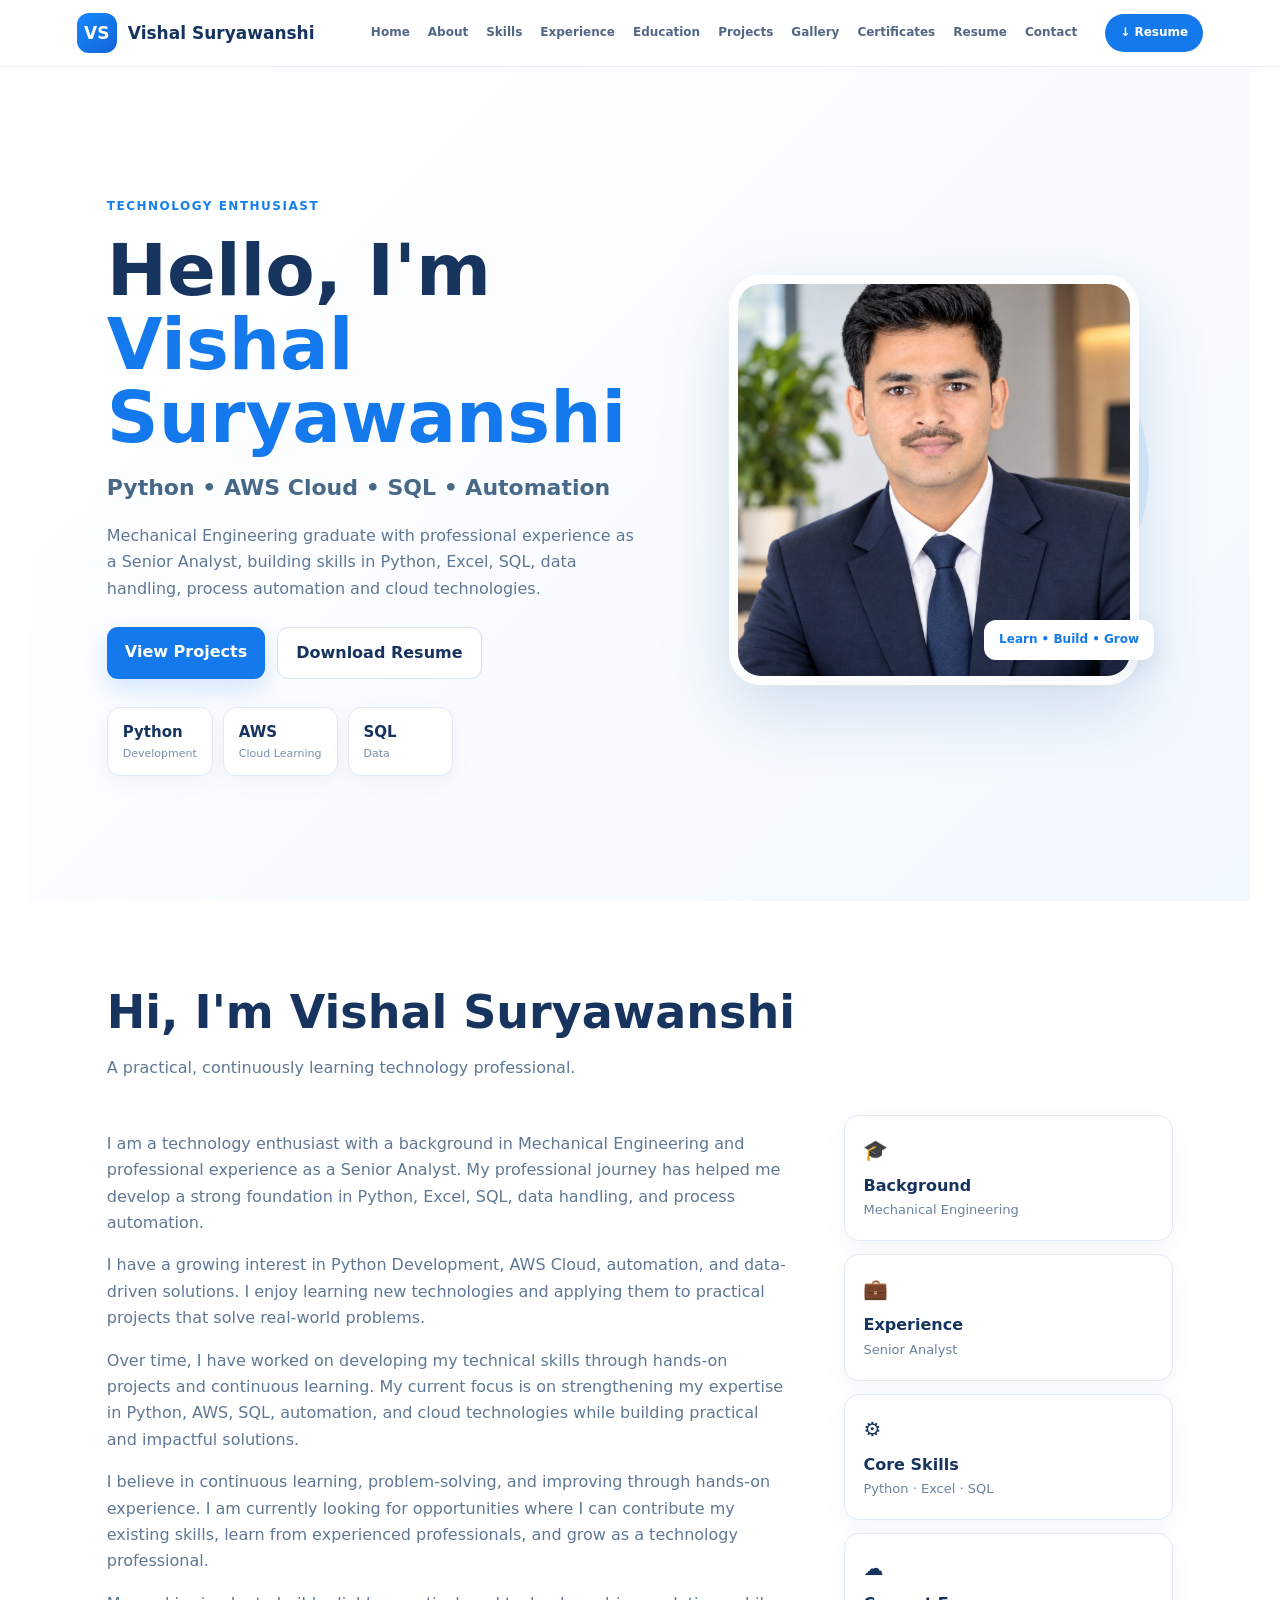
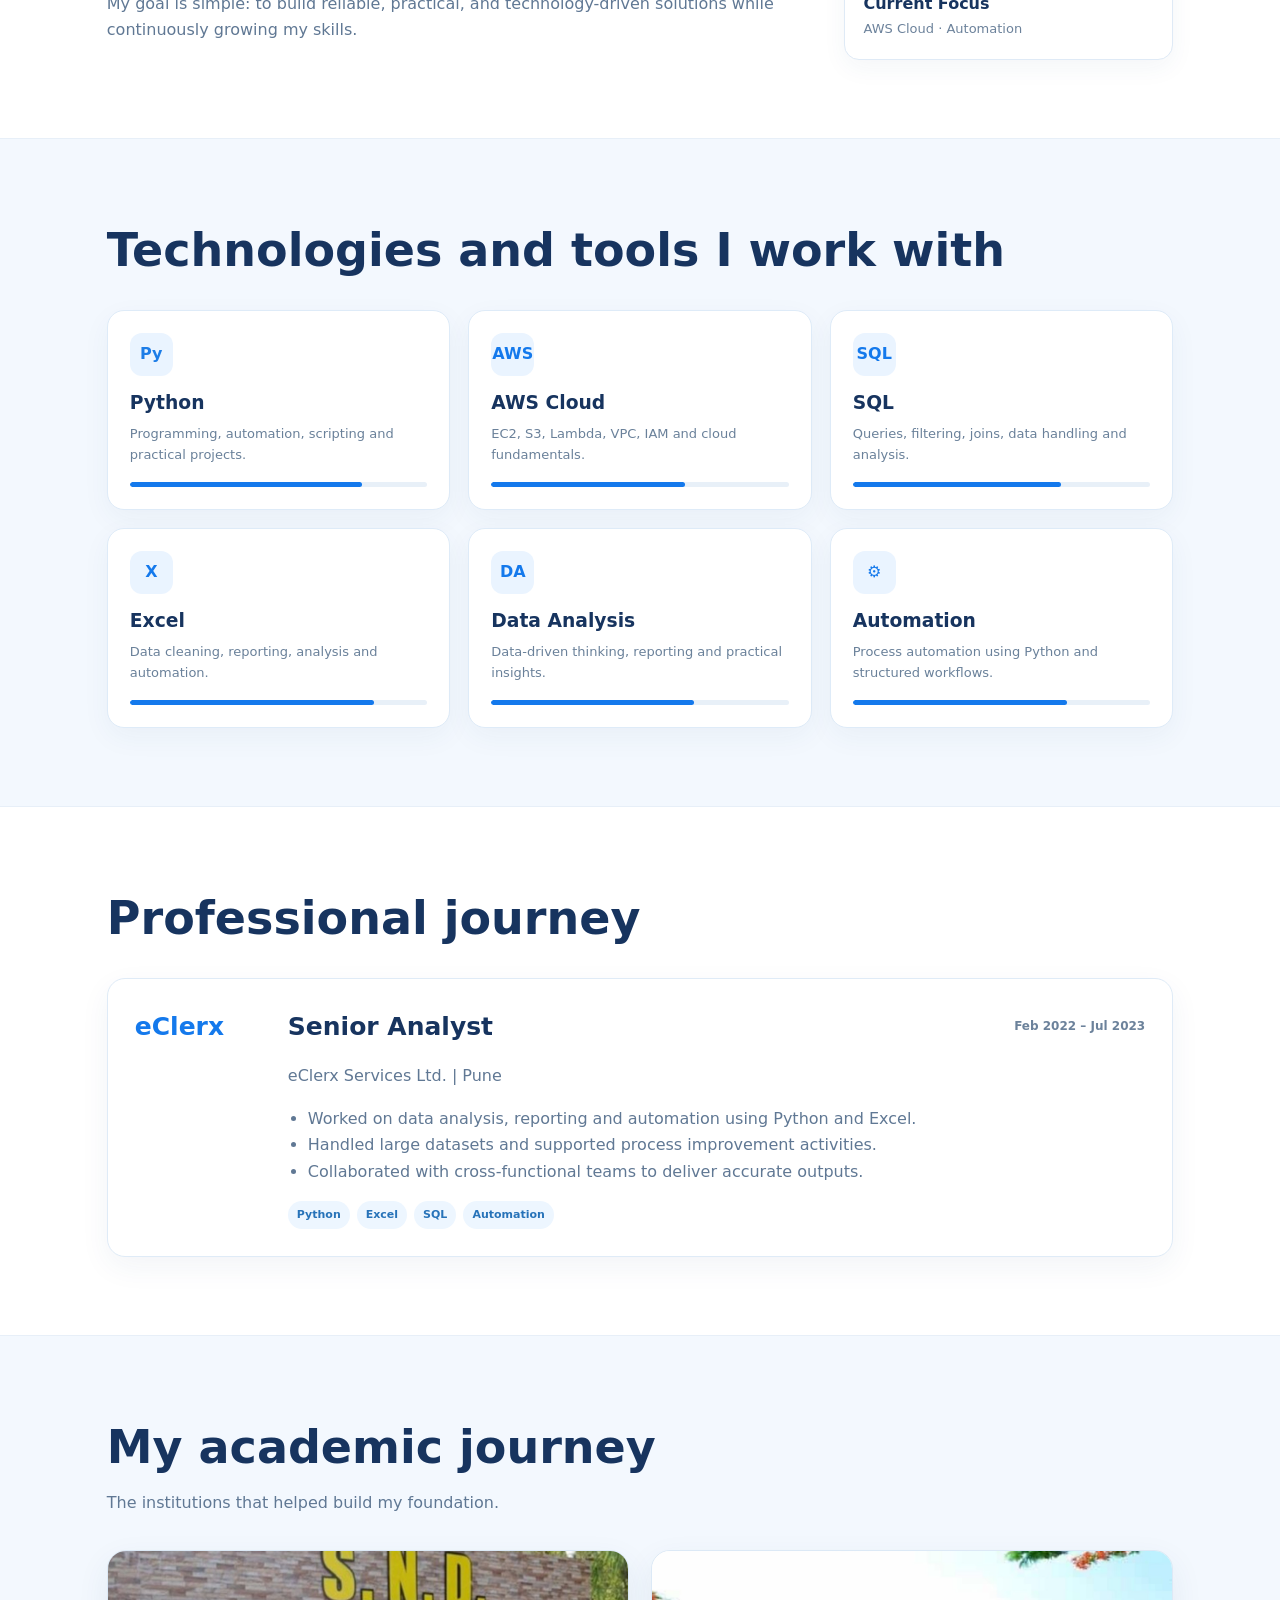
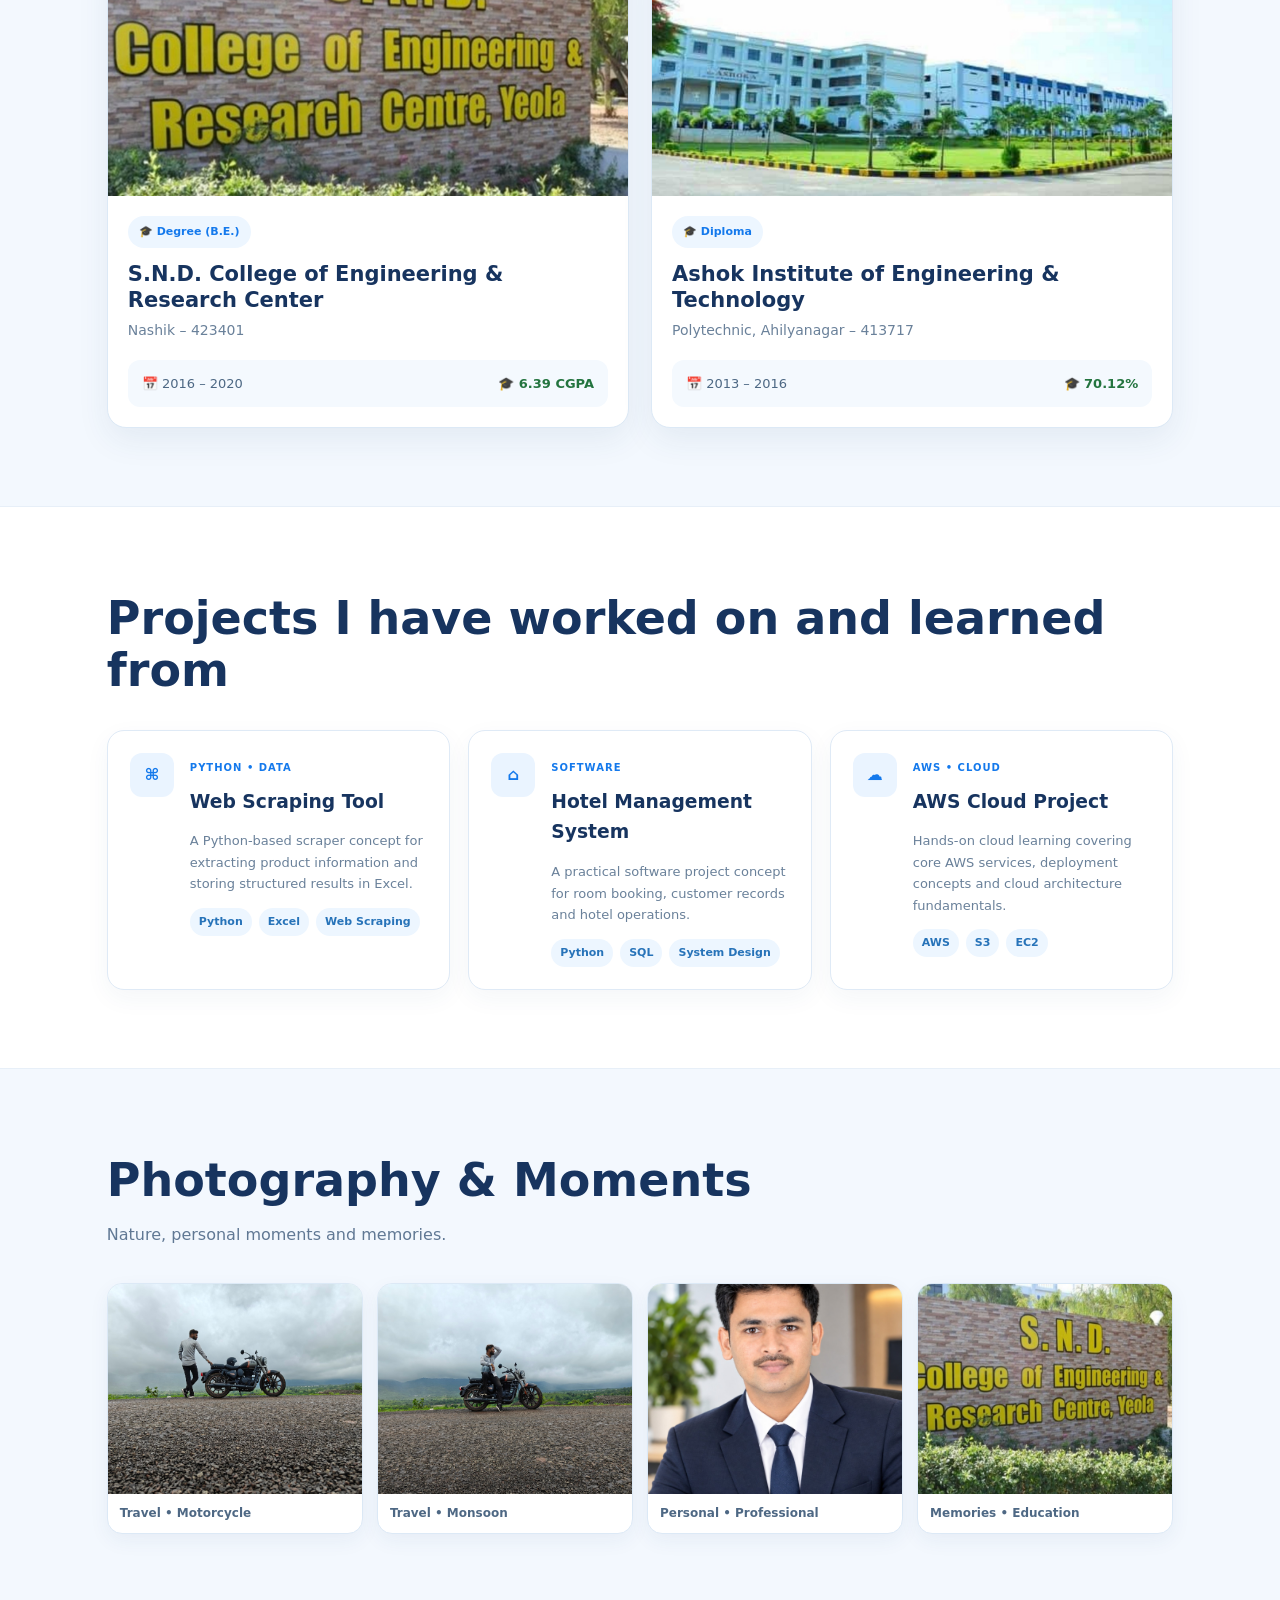
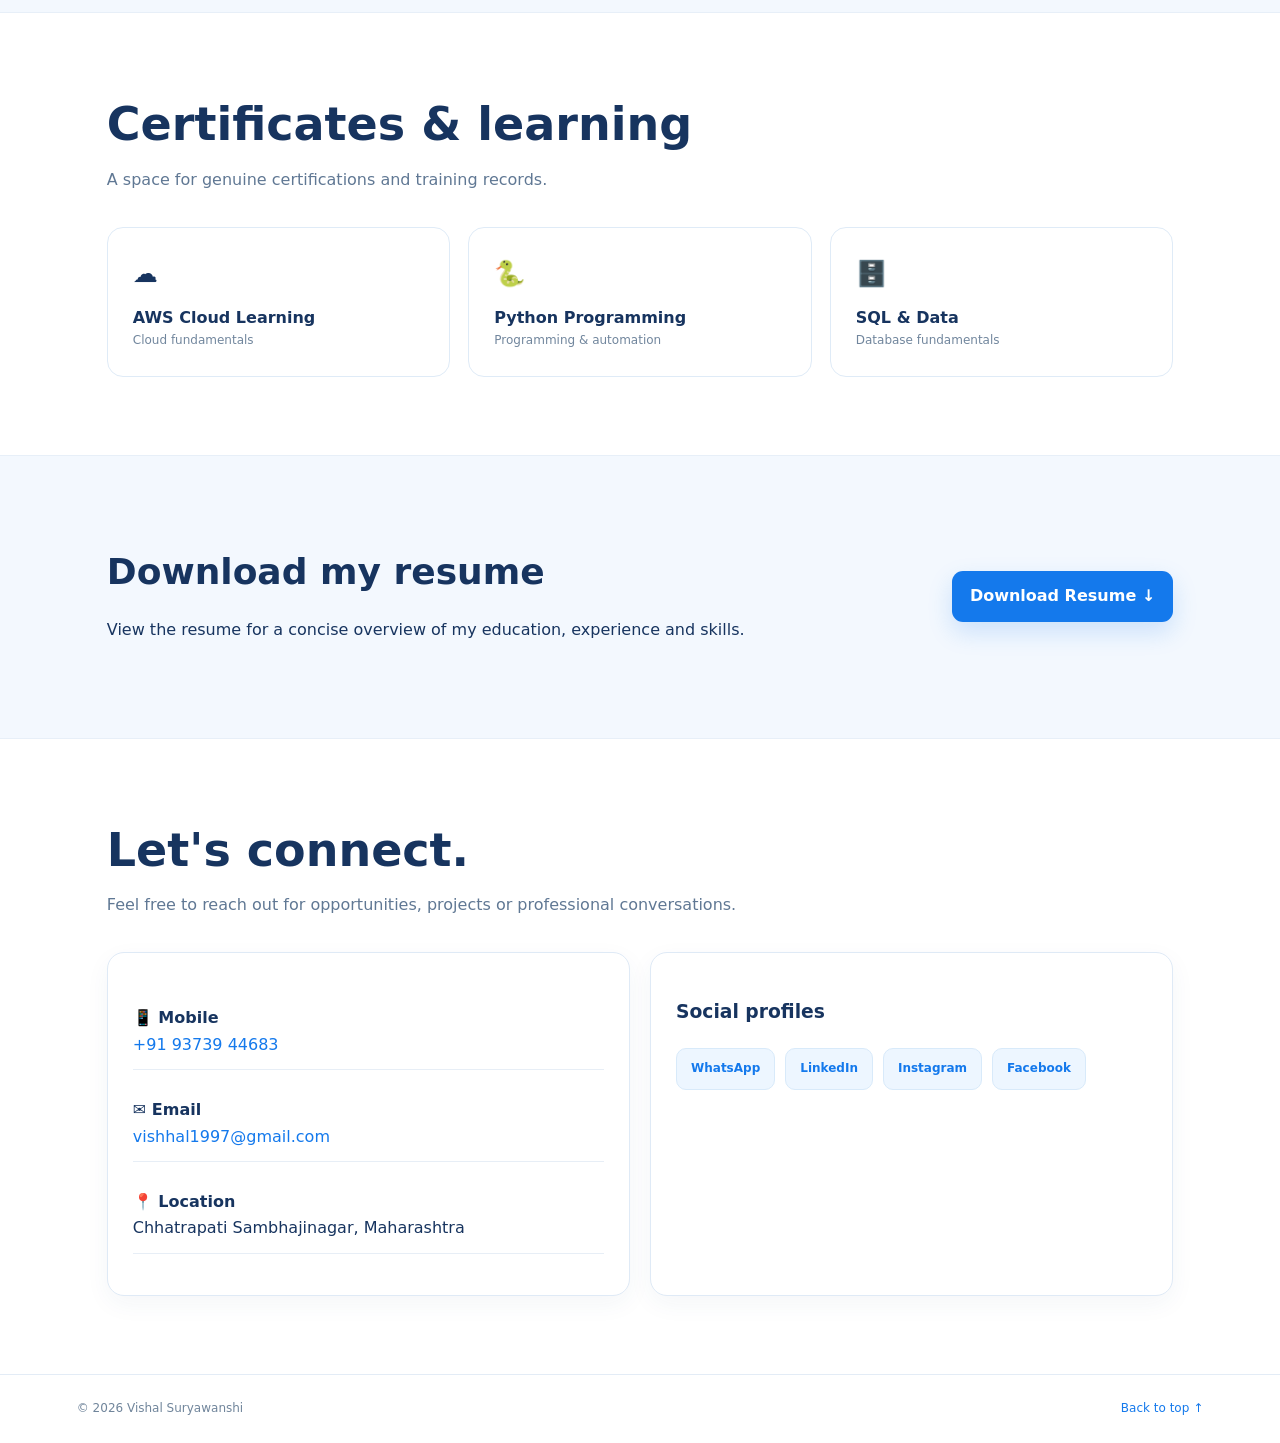
==== commit 8bd67685: "Update index.html" ====
--- a/index.html
+++ b/index.html
@@ -19,7 +19,7 @@
 <main>
 <section id="home" class="hero section-wrap">
   <div class="hero-copy">
-    <span class="eyebrow">TECHNOLOGY ENTHUSIAST • PROFESSIONAL PORTFOLIO</span>
+    <span class="eyebrow">TECHNOLOGY ENTHUSIAST</span>
     <h1>Hello, I'm<br><span>Vishal Suryawanshi</span></h1>
     <h2>Python • AWS Cloud • SQL • Automation</h2>
     <p>Mechanical Engineering graduate with professional experience as a Senior Analyst, building skills in Python, Excel, SQL, data handling, process automation and cloud technologies.</p>
@@ -30,7 +30,7 @@
 </section>
 
 <section id="about" class="section-wrap">
-  <div class="section-heading"><span>01 — ABOUT ME</span><h2>Hi, I'm Vishal Suryawanshi</h2><p>A practical, continuously learning technology professional.</p></div>
+  <div class="section-heading"><span></span><h2>Hi, I'm Vishal Suryawanshi</h2><p>A practical, continuously learning technology professional.</p></div>
   <div class="about-grid">
     <div class="about-copy">
       <p>I am a technology enthusiast with a background in Mechanical Engineering and professional experience as a Senior Analyst. My professional journey has helped me develop a strong foundation in Python, Excel, SQL, data handling, and process automation.</p>
@@ -49,7 +49,7 @@
 </section>
 
 <section id="skills" class="soft-section"><div class="section-wrap">
-  <div class="section-heading"><span>02 — SKILLS</span><h2>Technologies and tools I work with</h2></div>
+  <div class="section-heading"><span></span><h2>Technologies and tools I work with</h2></div>
   <div class="skill-grid">
     <article><div class="skill-icon python">Py</div><h3>Python</h3><p>Programming, automation, scripting and practical projects.</p><div class="bar"><span style="width:78%"></span></div></article>
     <article><div class="skill-icon aws">AWS</div><h3>AWS Cloud</h3><p>EC2, S3, Lambda, VPC, IAM and cloud fundamentals.</p><div class="bar"><span style="width:65%"></span></div></article>
@@ -60,18 +60,18 @@
   </div>
 </div></section>
 
-<section id="experience" class="section-wrap"><div class="section-heading"><span>03 — EXPERIENCE</span><h2>Professional journey</h2></div>
+<section id="experience" class="section-wrap"><div class="section-heading"><span></span><h2>Professional journey</h2></div>
   <article class="timeline-card"><div class="company-mark">eClerx</div><div><div class="role-line"><h3>Senior Analyst</h3><span>Feb 2022 – Jul 2023</span></div><p class="muted">eClerx Services Ltd. | Pune</p><ul><li>Worked on data analysis, reporting and automation using Python and Excel.</li><li>Handled large datasets and supported process improvement activities.</li><li>Collaborated with cross-functional teams to deliver accurate outputs.</li></ul><div class="chips"><span>Python</span><span>Excel</span><span>SQL</span><span>Automation</span></div></div></article>
 </section>
 
-<section id="education" class="soft-section"><div class="section-wrap"><div class="section-heading"><span>04 — EDUCATION</span><h2>My academic journey</h2><p>The institutions that helped build my foundation.</p></div>
+<section id="education" class="soft-section"><div class="section-wrap"><div class="section-heading"><span></span><h2>My academic journey</h2><p>The institutions that helped build my foundation.</p></div>
   <div class="education-grid">
     <article class="edu-card"><div class="edu-image"><img src="degree-college.jpg" alt="S.N.D. College of Engineering and Research Center, Nashik"></div><div class="edu-body"><span class="edu-label">🎓 Degree (B.E.)</span><h3>S.N.D. College of Engineering &amp; Research Center</h3><p>Nashik – 423401</p><div class="edu-meta"><span>📅 2016 – 2020</span><strong>🎓 6.39 CGPA</strong></div></div></article>
     <article class="edu-card"><div class="edu-image"><img src="diploma-college.jpg" alt="Ashok Institute of Engineering and Technology, Polytechnic, Ahilyanagar"></div><div class="edu-body"><span class="edu-label">🎓 Diploma</span><h3>Ashok Institute of Engineering &amp; Technology</h3><p>Polytechnic, Ahilyanagar – 413717</p><div class="edu-meta"><span>📅 2013 – 2016</span><strong>🎓 70.12%</strong></div></div></article>
   </div>
 </div></section>
 
-<section id="projects" class="section-wrap"><div class="section-heading"><span>05 — PROJECTS</span><h2>Projects I have worked on and learned from</h2></div>
+<section id="projects" class="section-wrap"><div class="section-heading"><span></span><h2>Projects I have worked on and learned from</h2></div>
   <div class="project-grid">
     <article class="project"><div class="project-icon">⌘</div><div><span class="project-type">PYTHON • DATA</span><h3>Web Scraping Tool</h3><p>A Python-based scraper concept for extracting product information and storing structured results in Excel.</p><div class="chips"><span>Python</span><span>Excel</span><span>Web Scraping</span></div></div></article>
     <article class="project"><div class="project-icon">⌂</div><div><span class="project-type">SOFTWARE</span><h3>Hotel Management System</h3><p>A practical software project concept for room booking, customer records and hotel operations.</p><div class="chips"><span>Python</span><span>SQL</span><span>System Design</span></div></div></article>
@@ -79,7 +79,7 @@
   </div>
 </section>
 
-<section id="gallery" class="soft-section"><div class="section-wrap"><div class="section-heading"><span>06 — GALLERY</span><h2>Photography &amp; Moments</h2><p>Nature, personal moments and memories.</p></div>
+<section id="gallery" class="soft-section"><div class="section-wrap"><div class="section-heading"><span></span><h2>Photography &amp; Moments</h2><p>Nature, personal moments and memories.</p></div>
   <div class="gallery-grid">
     <a href="1000679000.jpg" target="_blank"><img src="1000679000.jpg" alt="Travel and motorcycle moment"><span>Travel • Motorcycle</span></a>
     <a href="1000678954.jpg" target="_blank"><img src="1000678954.jpg" alt="Travel moment"><span>Travel • Monsoon</span></a>
@@ -88,12 +88,12 @@
   </div>
 </div></section>
 
-<section id="certificates" class="section-wrap"><div class="section-heading"><span>07 — CERTIFICATES</span><h2>Certificates &amp; learning</h2><p>A space for genuine certifications and training records.</p></div><div class="certificate-grid"><div>☁️<b>AWS Cloud Learning</b><span>Cloud fundamentals</span></div><div>🐍<b>Python Programming</b><span>Programming &amp; automation</span></div><div>🗄️<b>SQL &amp; Data</b><span>Database fundamentals</span></div></div></section>
+<section id="certificates" class="section-wrap"><div class="section-heading"><span></span><h2>Certificates &amp; learning</h2><p>A space for genuine certifications and training records.</p></div><div class="certificate-grid"><div>☁️<b>AWS Cloud Learning</b><span>Cloud fundamentals</span></div><div>🐍<b>Python Programming</b><span>Programming &amp; automation</span></div><div>🗄️<b>SQL &amp; Data</b><span>Database fundamentals</span></div></div></section>
 
-<section id="resume" class="soft-section"><div class="section-wrap resume-box"><div><span class="eyebrow">08 — RESUME</span><h2>Download my resume</h2><p>View the resume for a concise overview of my education, experience and skills.</p></div><a class="btn" href="download.html">Download Resume ↓</a></div></section>
+<section id="resume" class="soft-section"><div class="section-wrap resume-box"><div><span class="eyebrow"></span><h2>Download my resume</h2><p>View the resume for a concise overview of my education, experience and skills.</p></div><a class="btn" href="download.html">Download Resume ↓</a></div></section>
 
-<section id="contact" class="section-wrap"><div class="section-heading"><span>09 — CONTACT</span><h2>Let's connect.</h2><p>Feel free to reach out for opportunities, projects or professional conversations.</p></div><div class="contact-grid"><div class="contact-details"><p><b>📱 Mobile</b><a href="tel:+919373944683">+91 93739 44683</a></p><p><b>✉️ Email</b><a href="mailto:vishhal1997@gmail.com">vishhal1997@gmail.com</a></p><p><b>📍 Location</b>Chhatrapati Sambhajinagar, Maharashtra</p></div><div class="social-card"><h3>Social profiles</h3><div class="socials"><a href="https://wa.me/919373944683" target="_blank">WhatsApp</a><a href="https://www.linkedin.com/in/vishal-suryawanshi-484445426" target="_blank">LinkedIn</a><a href="https://www.instagram.com/vishal__5051" target="_blank">Instagram</a><a href="https://www.facebook.com/share/1HXyWC4gik/" target="_blank">Facebook</a></div></div></div></section>
+<section id="contact" class="section-wrap"><div class="section-heading"><span></span><h2>Let's connect.</h2><p>Feel free to reach out for opportunities, projects or professional conversations.</p></div><div class="contact-grid"><div class="contact-details"><p><b>📱 Mobile</b><a href="tel:+919373944683">+91 93739 44683</a></p><p><b>✉️ Email</b><a href="mailto:vishhal1997@gmail.com">vishhal1997@gmail.com</a></p><p><b>📍 Location</b>Chhatrapati Sambhajinagar, Maharashtra</p></div><div class="social-card"><h3>Social profiles</h3><div class="socials"><a href="https://wa.me/919373944683" target="_blank">WhatsApp</a><a href="https://www.linkedin.com/in/vishal-suryawanshi-484445426" target="_blank">LinkedIn</a><a href="https://www.instagram.com/vishal__5051" target="_blank">Instagram</a><a href="https://www.facebook.com/share/1HXyWC4gik/" target="_blank">Facebook</a></div></div></div></section>
 </main>
-<footer><span>© 2026 Vishal Suryawanshi</span><span>Python • AWS • SQL • Automation</span><a href="#home">Back to top ↑</a></footer>
+<footer><span>© 2026 Vishal Suryawanshi</span><span></span><a href="#home">Back to top ↑</a></footer>
 <script>const menu=document.querySelector('.menu'),nav=document.querySelector('nav');menu.addEventListener('click',()=>{const open=nav.classList.toggle('open');menu.setAttribute('aria-expanded',open)});document.querySelectorAll('nav a').forEach(a=>a.addEventListener('click',()=>{nav.classList.remove('open');menu.setAttribute('aria-expanded','false')}));</script>
 </body></html>
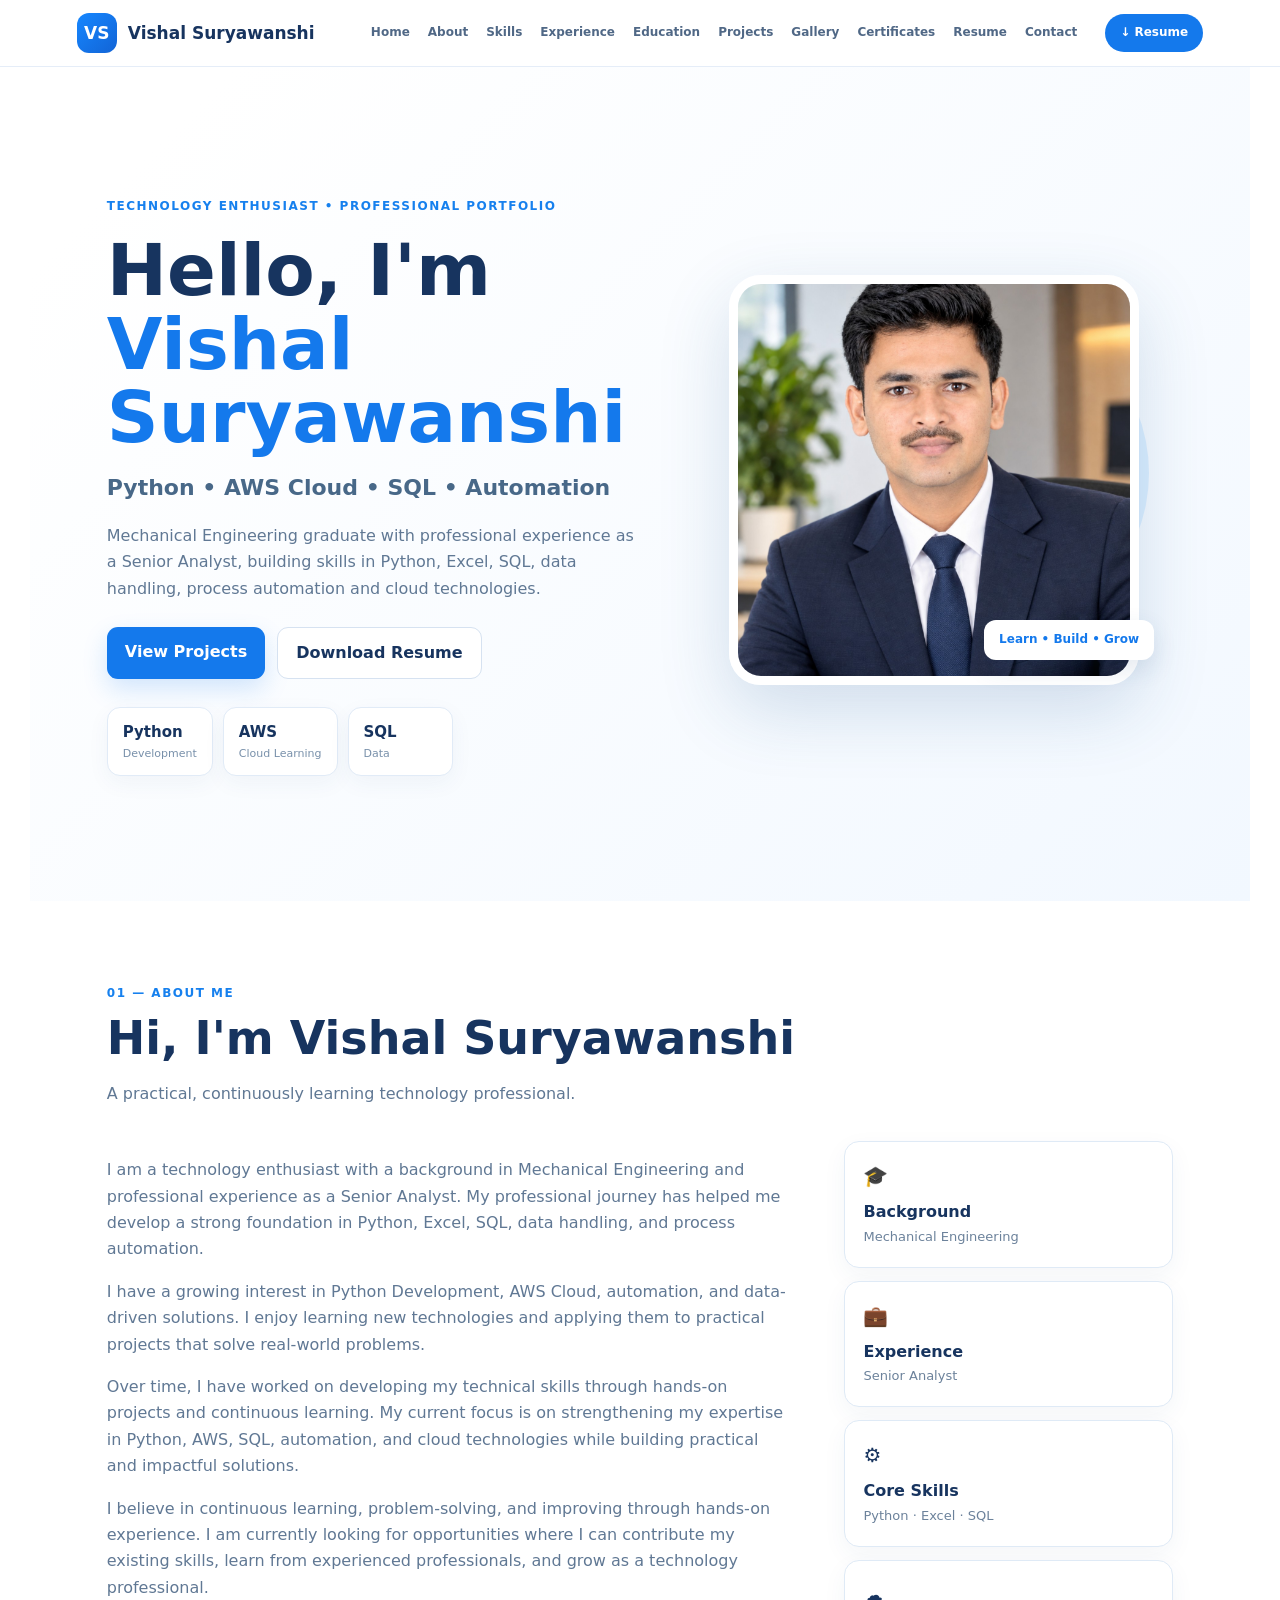
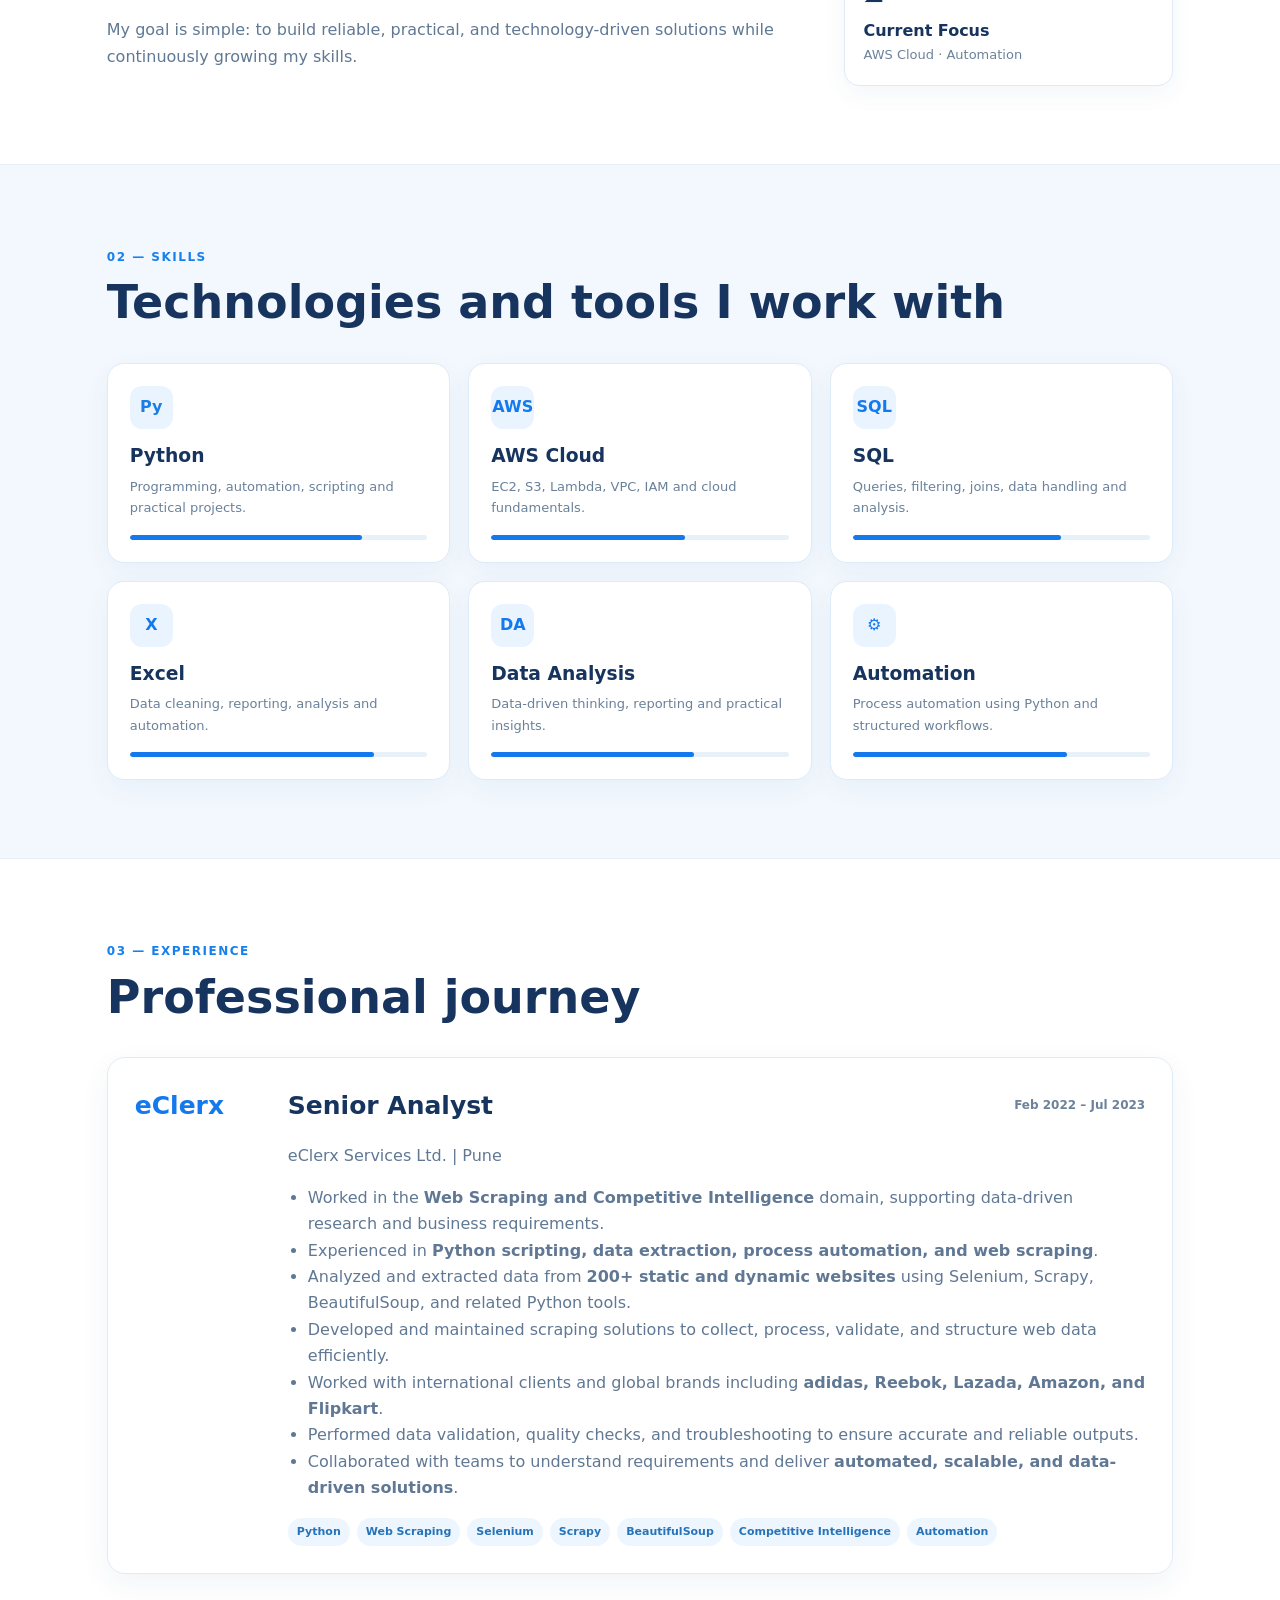
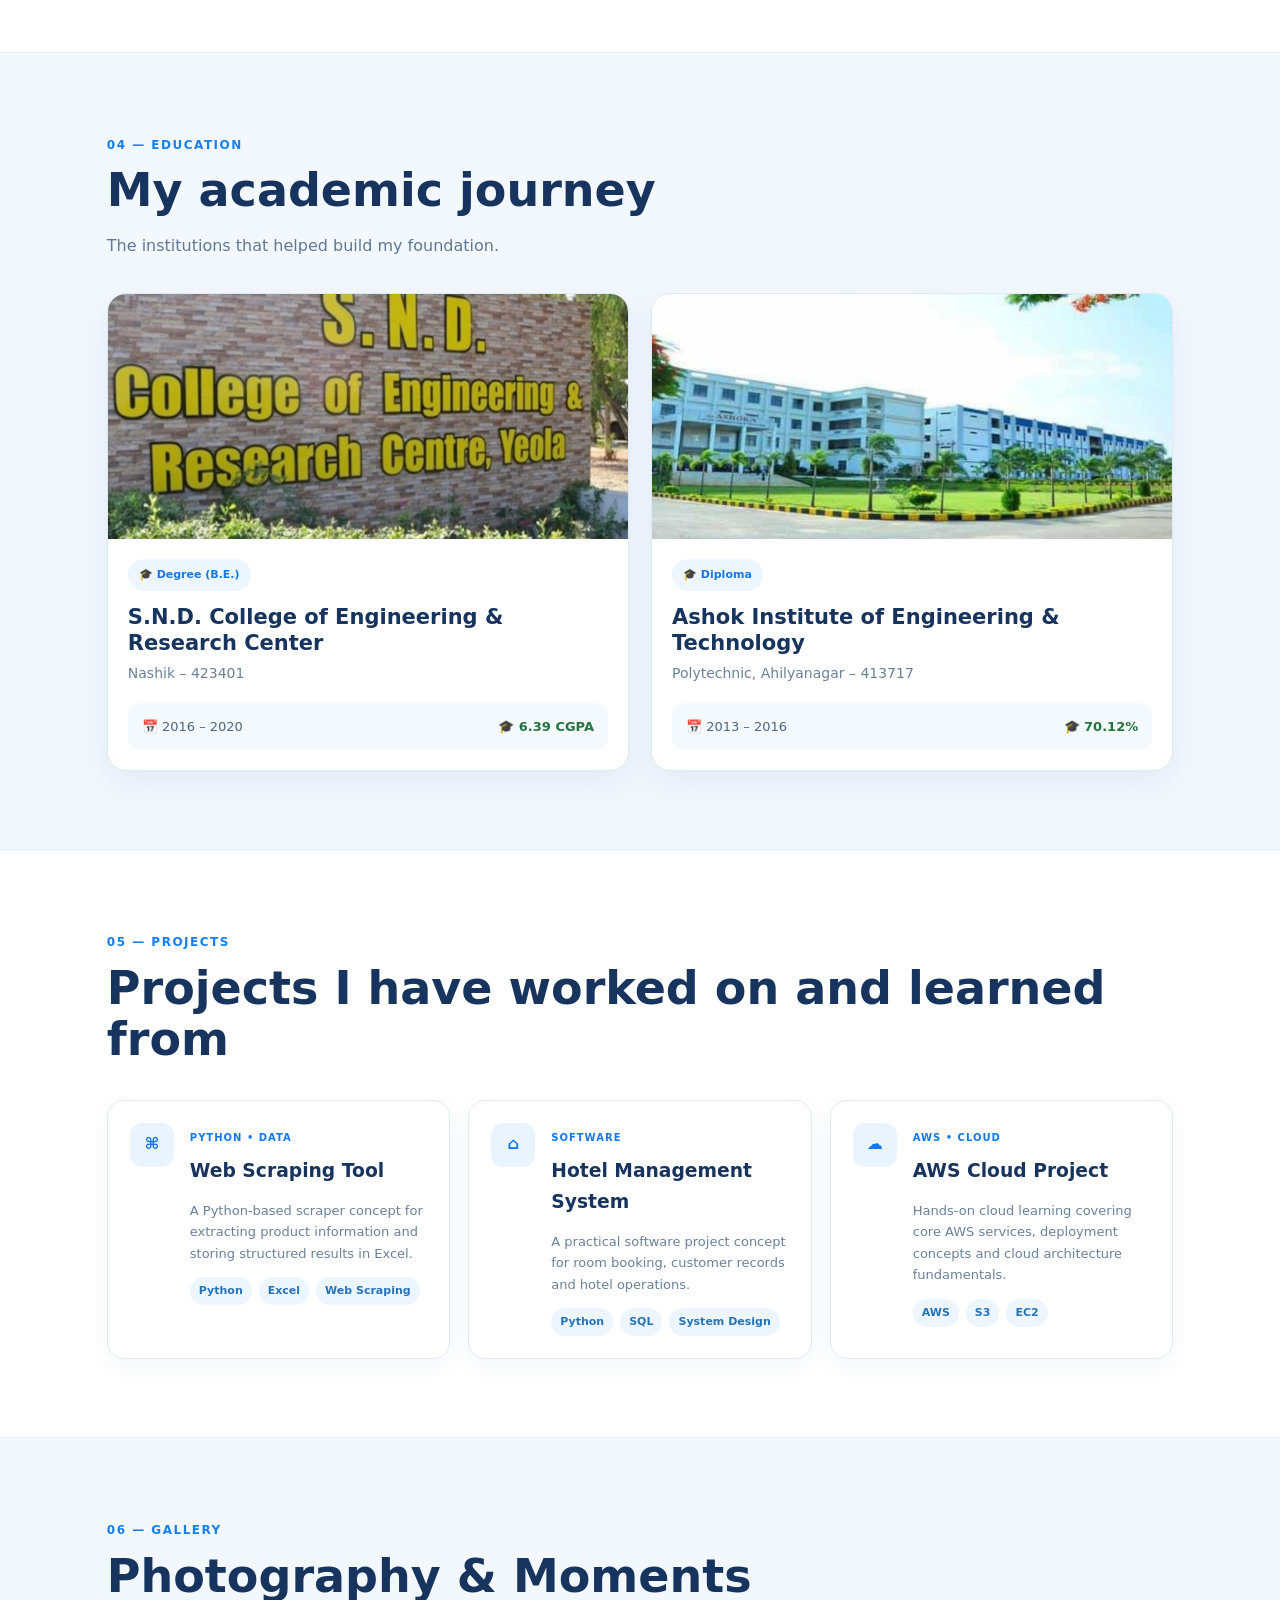
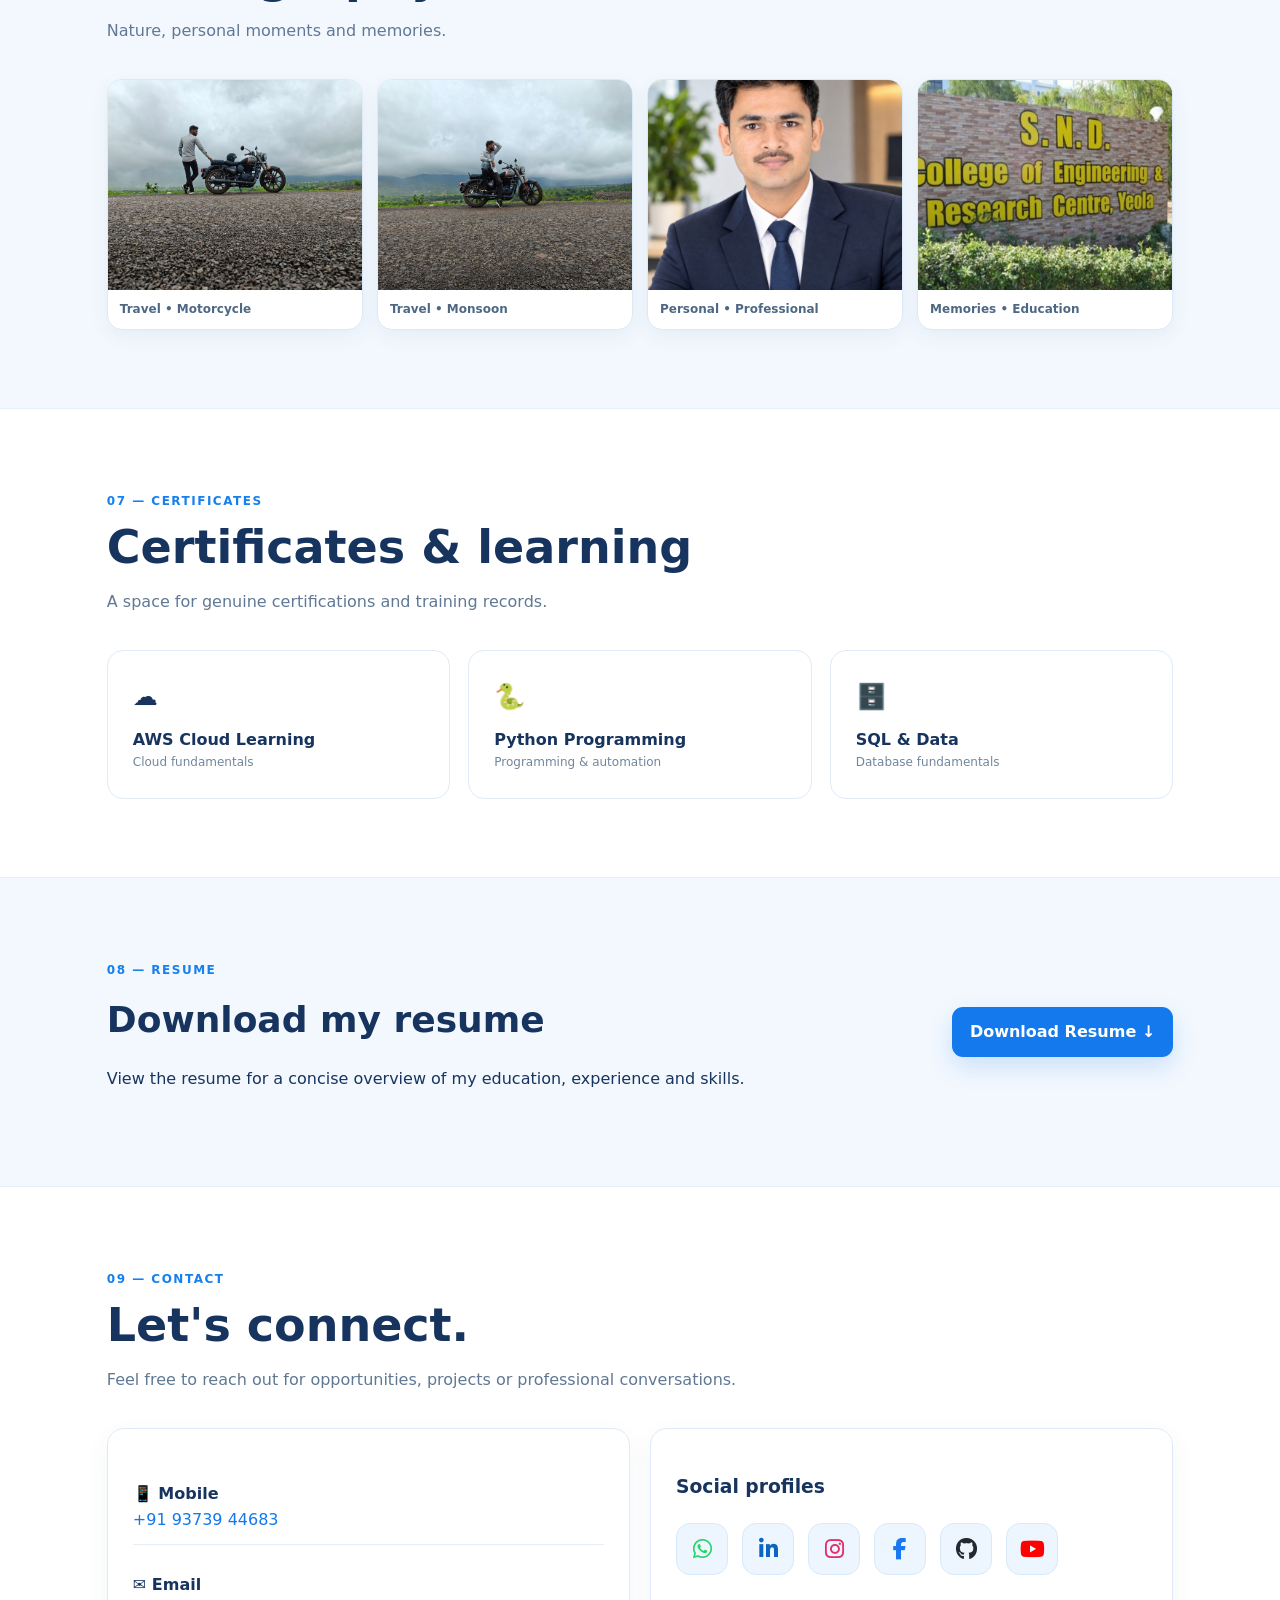
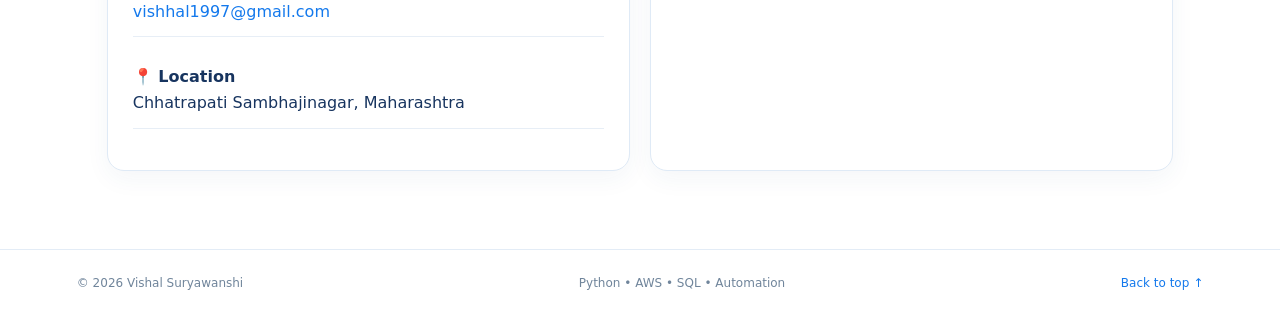
==== commit 23dfbec8: "Add files via upload" ====
--- a/index.html
+++ b/index.html
@@ -1,7 +1,7 @@
 <!doctype html>
 <html lang="en">
 <head>
-<meta charset="utf-8"><meta name="viewport" content="width=device-width,initial-scale=1">
+<meta charset="utf-8"><meta name="viewport" content="width=device-width,initial-scale=1"><link rel="stylesheet" href="https://cdnjs.cloudflare.com/ajax/libs/font-awesome/6.5.2/css/all.min.css">
 <title>Vishal Suryawanshi | Portfolio</title>
 <meta name="description" content="Vishal Suryawanshi — technology enthusiast with experience as a Senior Analyst, focused on Python, AWS, SQL, automation and data-driven solutions.">
 <link rel="stylesheet" href="style.css">
@@ -13,24 +13,24 @@
   <nav>
     <a href="#home">Home</a><a href="#about">About</a><a href="#skills">Skills</a><a href="#experience">Experience</a><a href="#education">Education</a><a href="#projects">Projects</a><a href="#gallery">Gallery</a><a href="#certificates">Certificates</a><a href="#resume">Resume</a><a href="#contact">Contact</a>
   </nav>
-  <a class="nav-resume" href="download.html">↓ Resume</a>
+  <a class="nav-resume" href="resume.pdf" download="Vishal_Suryawanshi_Resume.pdf">↓ Resume</a>
 </header>
 
 <main>
 <section id="home" class="hero section-wrap">
   <div class="hero-copy">
-    <span class="eyebrow">TECHNOLOGY ENTHUSIAST</span>
+    <span class="eyebrow">TECHNOLOGY ENTHUSIAST • PROFESSIONAL PORTFOLIO</span>
     <h1>Hello, I'm<br><span>Vishal Suryawanshi</span></h1>
     <h2>Python • AWS Cloud • SQL • Automation</h2>
     <p>Mechanical Engineering graduate with professional experience as a Senior Analyst, building skills in Python, Excel, SQL, data handling, process automation and cloud technologies.</p>
-    <div class="actions"><a class="btn" href="#projects">View Projects</a><a class="btn ghost" href="download.html">Download Resume</a></div>
+    <div class="actions"><a class="btn" href="#projects">View Projects</a><a class="btn ghost" href="resume.pdf" download="Vishal_Suryawanshi_Resume.pdf">Download Resume</a></div>
     <div class="hero-stats"><div><b>Python</b><span>Development</span></div><div><b>AWS</b><span>Cloud Learning</span></div><div><b>SQL</b><span>Data</span></div></div>
   </div>
   <div class="hero-photo"><div class="photo-glow"></div><img src="vishal-profile.jpg" alt="Vishal Suryawanshi professional portrait"><span class="photo-note">Learn • Build • Grow</span></div>
 </section>
 
 <section id="about" class="section-wrap">
-  <div class="section-heading"><span></span><h2>Hi, I'm Vishal Suryawanshi</h2><p>A practical, continuously learning technology professional.</p></div>
+  <div class="section-heading"><span>01 — ABOUT ME</span><h2>Hi, I'm Vishal Suryawanshi</h2><p>A practical, continuously learning technology professional.</p></div>
   <div class="about-grid">
     <div class="about-copy">
       <p>I am a technology enthusiast with a background in Mechanical Engineering and professional experience as a Senior Analyst. My professional journey has helped me develop a strong foundation in Python, Excel, SQL, data handling, and process automation.</p>
@@ -49,7 +49,7 @@
 </section>
 
 <section id="skills" class="soft-section"><div class="section-wrap">
-  <div class="section-heading"><span></span><h2>Technologies and tools I work with</h2></div>
+  <div class="section-heading"><span>02 — SKILLS</span><h2>Technologies and tools I work with</h2></div>
   <div class="skill-grid">
     <article><div class="skill-icon python">Py</div><h3>Python</h3><p>Programming, automation, scripting and practical projects.</p><div class="bar"><span style="width:78%"></span></div></article>
     <article><div class="skill-icon aws">AWS</div><h3>AWS Cloud</h3><p>EC2, S3, Lambda, VPC, IAM and cloud fundamentals.</p><div class="bar"><span style="width:65%"></span></div></article>
@@ -60,18 +60,18 @@
   </div>
 </div></section>
 
-<section id="experience" class="section-wrap"><div class="section-heading"><span></span><h2>Professional journey</h2></div>
-  <article class="timeline-card"><div class="company-mark">eClerx</div><div><div class="role-line"><h3>Senior Analyst</h3><span>Feb 2022 – Jul 2023</span></div><p class="muted">eClerx Services Ltd. | Pune</p><ul><li>Worked on data analysis, reporting and automation using Python and Excel.</li><li>Handled large datasets and supported process improvement activities.</li><li>Collaborated with cross-functional teams to deliver accurate outputs.</li></ul><div class="chips"><span>Python</span><span>Excel</span><span>SQL</span><span>Automation</span></div></div></article>
+<section id="experience" class="section-wrap"><div class="section-heading"><span>03 — EXPERIENCE</span><h2>Professional journey</h2></div>
+  <article class="timeline-card"><div class="company-mark">eClerx</div><div><div class="role-line"><h3>Senior Analyst</h3><span>Feb 2022 – Jul 2023</span></div><p class="muted">eClerx Services Ltd. | Pune</p><ul><li>Worked in the <strong>Web Scraping and Competitive Intelligence</strong> domain, supporting data-driven research and business requirements.</li><li>Experienced in <strong>Python scripting, data extraction, process automation, and web scraping</strong>.</li><li>Analyzed and extracted data from <strong>200+ static and dynamic websites</strong> using Selenium, Scrapy, BeautifulSoup, and related Python tools.</li><li>Developed and maintained scraping solutions to collect, process, validate, and structure web data efficiently.</li><li>Worked with international clients and global brands including <strong>adidas, Reebok, Lazada, Amazon, and Flipkart</strong>.</li><li>Performed data validation, quality checks, and troubleshooting to ensure accurate and reliable outputs.</li><li>Collaborated with teams to understand requirements and deliver <strong>automated, scalable, and data-driven solutions</strong>.</li></ul><div class="chips"><span>Python</span><span>Web Scraping</span><span>Selenium</span><span>Scrapy</span><span>BeautifulSoup</span><span>Competitive Intelligence</span><span>Automation</span></div></div></article>
 </section>
 
-<section id="education" class="soft-section"><div class="section-wrap"><div class="section-heading"><span></span><h2>My academic journey</h2><p>The institutions that helped build my foundation.</p></div>
+<section id="education" class="soft-section"><div class="section-wrap"><div class="section-heading"><span>04 — EDUCATION</span><h2>My academic journey</h2><p>The institutions that helped build my foundation.</p></div>
   <div class="education-grid">
     <article class="edu-card"><div class="edu-image"><img src="degree-college.jpg" alt="S.N.D. College of Engineering and Research Center, Nashik"></div><div class="edu-body"><span class="edu-label">🎓 Degree (B.E.)</span><h3>S.N.D. College of Engineering &amp; Research Center</h3><p>Nashik – 423401</p><div class="edu-meta"><span>📅 2016 – 2020</span><strong>🎓 6.39 CGPA</strong></div></div></article>
     <article class="edu-card"><div class="edu-image"><img src="diploma-college.jpg" alt="Ashok Institute of Engineering and Technology, Polytechnic, Ahilyanagar"></div><div class="edu-body"><span class="edu-label">🎓 Diploma</span><h3>Ashok Institute of Engineering &amp; Technology</h3><p>Polytechnic, Ahilyanagar – 413717</p><div class="edu-meta"><span>📅 2013 – 2016</span><strong>🎓 70.12%</strong></div></div></article>
   </div>
 </div></section>
 
-<section id="projects" class="section-wrap"><div class="section-heading"><span></span><h2>Projects I have worked on and learned from</h2></div>
+<section id="projects" class="section-wrap"><div class="section-heading"><span>05 — PROJECTS</span><h2>Projects I have worked on and learned from</h2></div>
   <div class="project-grid">
     <article class="project"><div class="project-icon">⌘</div><div><span class="project-type">PYTHON • DATA</span><h3>Web Scraping Tool</h3><p>A Python-based scraper concept for extracting product information and storing structured results in Excel.</p><div class="chips"><span>Python</span><span>Excel</span><span>Web Scraping</span></div></div></article>
     <article class="project"><div class="project-icon">⌂</div><div><span class="project-type">SOFTWARE</span><h3>Hotel Management System</h3><p>A practical software project concept for room booking, customer records and hotel operations.</p><div class="chips"><span>Python</span><span>SQL</span><span>System Design</span></div></div></article>
@@ -79,7 +79,7 @@
   </div>
 </section>
 
-<section id="gallery" class="soft-section"><div class="section-wrap"><div class="section-heading"><span></span><h2>Photography &amp; Moments</h2><p>Nature, personal moments and memories.</p></div>
+<section id="gallery" class="soft-section"><div class="section-wrap"><div class="section-heading"><span>06 — GALLERY</span><h2>Photography &amp; Moments</h2><p>Nature, personal moments and memories.</p></div>
   <div class="gallery-grid">
     <a href="1000679000.jpg" target="_blank"><img src="1000679000.jpg" alt="Travel and motorcycle moment"><span>Travel • Motorcycle</span></a>
     <a href="1000678954.jpg" target="_blank"><img src="1000678954.jpg" alt="Travel moment"><span>Travel • Monsoon</span></a>
@@ -88,12 +88,12 @@
   </div>
 </div></section>
 
-<section id="certificates" class="section-wrap"><div class="section-heading"><span></span><h2>Certificates &amp; learning</h2><p>A space for genuine certifications and training records.</p></div><div class="certificate-grid"><div>☁️<b>AWS Cloud Learning</b><span>Cloud fundamentals</span></div><div>🐍<b>Python Programming</b><span>Programming &amp; automation</span></div><div>🗄️<b>SQL &amp; Data</b><span>Database fundamentals</span></div></div></section>
+<section id="certificates" class="section-wrap"><div class="section-heading"><span>07 — CERTIFICATES</span><h2>Certificates &amp; learning</h2><p>A space for genuine certifications and training records.</p></div><div class="certificate-grid"><div>☁️<b>AWS Cloud Learning</b><span>Cloud fundamentals</span></div><div>🐍<b>Python Programming</b><span>Programming &amp; automation</span></div><div>🗄️<b>SQL &amp; Data</b><span>Database fundamentals</span></div></div></section>
 
-<section id="resume" class="soft-section"><div class="section-wrap resume-box"><div><span class="eyebrow"></span><h2>Download my resume</h2><p>View the resume for a concise overview of my education, experience and skills.</p></div><a class="btn" href="download.html">Download Resume ↓</a></div></section>
+<section id="resume" class="soft-section"><div class="section-wrap resume-box"><div><span class="eyebrow">08 — RESUME</span><h2>Download my resume</h2><p>View the resume for a concise overview of my education, experience and skills.</p></div><a class="btn" href="resume.pdf" download="Vishal_Suryawanshi_Resume.pdf">Download Resume ↓</a></div></section>
 
-<section id="contact" class="section-wrap"><div class="section-heading"><span></span><h2>Let's connect.</h2><p>Feel free to reach out for opportunities, projects or professional conversations.</p></div><div class="contact-grid"><div class="contact-details"><p><b>📱 Mobile</b><a href="tel:+919373944683">+91 93739 44683</a></p><p><b>✉️ Email</b><a href="mailto:vishhal1997@gmail.com">vishhal1997@gmail.com</a></p><p><b>📍 Location</b>Chhatrapati Sambhajinagar, Maharashtra</p></div><div class="social-card"><h3>Social profiles</h3><div class="socials"><a href="https://wa.me/919373944683" target="_blank">WhatsApp</a><a href="https://www.linkedin.com/in/vishal-suryawanshi-484445426" target="_blank">LinkedIn</a><a href="https://www.instagram.com/vishal__5051" target="_blank">Instagram</a><a href="https://www.facebook.com/share/1HXyWC4gik/" target="_blank">Facebook</a></div></div></div></section>
+<section id="contact" class="section-wrap"><div class="section-heading"><span>09 — CONTACT</span><h2>Let's connect.</h2><p>Feel free to reach out for opportunities, projects or professional conversations.</p></div><div class="contact-grid"><div class="contact-details"><p><b>📱 Mobile</b><a href="tel:+919373944683">+91 93739 44683</a></p><p><b>✉️ Email</b><a href="mailto:vishhal1997@gmail.com">vishhal1997@gmail.com</a></p><p><b>📍 Location</b>Chhatrapati Sambhajinagar, Maharashtra</p></div><div class="social-card"><h3>Social profiles</h3><div class="socials social-icons"><a class="social-icon whatsapp" href="https://wa.me/919373944683" target="_blank" rel="noopener noreferrer" aria-label="WhatsApp" title="WhatsApp"><i class="fa-brands fa-whatsapp" aria-hidden="true"></i></a><a class="social-icon linkedin" href="https://www.linkedin.com/in/vishal-suryawanshi-484445426" target="_blank" rel="noopener noreferrer" aria-label="LinkedIn" title="LinkedIn"><i class="fa-brands fa-linkedin-in" aria-hidden="true"></i></a><a class="social-icon instagram" href="https://www.instagram.com/vishal__5051" target="_blank" rel="noopener noreferrer" aria-label="Instagram" title="Instagram"><i class="fa-brands fa-instagram" aria-hidden="true"></i></a><a class="social-icon facebook" href="https://www.facebook.com/share/1HXyWC4gik/" target="_blank" rel="noopener noreferrer" aria-label="Facebook" title="Facebook"><i class="fa-brands fa-facebook-f" aria-hidden="true"></i></a><a class="social-icon github" href="https://github.com/Suryawanshi1997" target="_blank" rel="noopener noreferrer" aria-label="GitHub" title="GitHub"><i class="fa-brands fa-github" aria-hidden="true"></i></a><a class="social-icon youtube" href="https://youtube.com/@vishal_suryawanshi?si=Lea1Gp1Wc7wNy9Ar" target="_blank" rel="noopener noreferrer" aria-label="YouTube" title="YouTube"><i class="fa-brands fa-youtube" aria-hidden="true"></i></a></div></div></div></section>
 </main>
-<footer><span>© 2026 Vishal Suryawanshi</span><span></span><a href="#home">Back to top ↑</a></footer>
+<footer><span>© 2026 Vishal Suryawanshi</span><span>Python • AWS • SQL • Automation</span><a href="#home">Back to top ↑</a></footer>
 <script>const menu=document.querySelector('.menu'),nav=document.querySelector('nav');menu.addEventListener('click',()=>{const open=nav.classList.toggle('open');menu.setAttribute('aria-expanded',open)});document.querySelectorAll('nav a').forEach(a=>a.addEventListener('click',()=>{nav.classList.remove('open');menu.setAttribute('aria-expanded','false')}));</script>
 </body></html>
--- a/style.css
+++ b/style.css
@@ -1 +1 @@
-*{box-sizing:border-box}html{scroll-behavior:smooth}body{margin:0;font-family:Inter,system-ui,-apple-system,BlinkMacSystemFont,"Segoe UI",sans-serif;color:#17345f;background:#fff;line-height:1.65}a{color:inherit}.site-header{position:sticky;top:0;z-index:50;display:flex;align-items:center;gap:28px;padding:13px 6%;background:rgba(255,255,255,.94);backdrop-filter:blur(16px);border-bottom:1px solid #e5edf8}.brand{display:flex;align-items:center;gap:11px;text-decoration:none;margin-right:auto}.brand span{display:grid;place-items:center;width:40px;height:40px;border-radius:12px;background:linear-gradient(135deg,#1687ff,#1264d6);color:#fff;font-weight:900;font-size:17px}.brand strong{font-size:17px;color:#17345f}nav{display:flex;gap:18px;align-items:center}nav a{font-size:12px;text-decoration:none;color:#506886;font-weight:700}nav a:hover{color:#1479ec}.nav-resume{background:#1479ec;color:#fff;text-decoration:none;padding:9px 15px;border-radius:22px;font-size:12px;font-weight:800}.menu{display:none;border:0;background:none;font-size:25px;color:#17345f}.section-wrap{max-width:1220px;margin:auto;padding:78px 6%}.hero{min-height:calc(100vh - 66px);display:grid;grid-template-columns:1.05fr .95fr;align-items:center;gap:60px;background:linear-gradient(135deg,#fff 10%,#f2f8ff 100%)}.eyebrow,.section-heading>span{font-size:12px;letter-spacing:1.5px;font-weight:900;color:#1680ee}.hero h1{font-size:clamp(42px,6vw,72px);line-height:1.02;margin:16px 0;color:#17345f}.hero h1 span{color:#1479ec}.hero h2{font-size:22px;margin:0 0 14px;color:#486888}.hero p,.section-heading p,.about-copy p,.muted{color:#607894}.actions{display:flex;gap:12px;flex-wrap:wrap;margin:25px 0}.btn{display:inline-block;background:#1479ec;color:#fff;text-decoration:none;border-radius:11px;padding:12px 18px;font-weight:800;box-shadow:0 10px 25px rgba(20,121,236,.18)}.btn.ghost{background:#fff;color:#17345f;border:1px solid #d6e2f1;box-shadow:none}.hero-stats{display:flex;gap:10px;margin-top:28px}.hero-stats div{min-width:105px;padding:12px 15px;border-radius:13px;background:#fff;border:1px solid #e1ebf7;box-shadow:0 7px 22px rgba(34,75,120,.05)}.hero-stats b,.hero-stats span{display:block}.hero-stats b{font-size:15px}.hero-stats span{font-size:11px;color:#7890aa}.hero-photo{position:relative;text-align:center}.hero-photo img{position:relative;width:min(410px,100%);aspect-ratio:1;object-fit:cover;border-radius:32px;border:9px solid #fff;box-shadow:0 25px 70px rgba(35,88,145,.18);z-index:2}.photo-glow{position:absolute;width:330px;height:330px;right:5%;top:8%;border-radius:50%;background:#dbeeff}.photo-note{position:absolute;z-index:3;right:4%;bottom:8%;background:#fff;padding:10px 15px;border-radius:12px;color:#1479ec;font-weight:900;font-size:12px;box-shadow:0 9px 25px rgba(34,75,120,.12)}.section-heading{margin-bottom:34px}.section-heading h2{font-size:clamp(30px,4vw,46px);margin:8px 0;color:#17345f;line-height:1.12}.about-grid{display:grid;grid-template-columns:1.35fr .65fr;gap:55px}.about-copy{font-size:16px}.info-cards{display:grid;gap:13px}.info-cards div{padding:18px;border:1px solid #dfeaf6;border-radius:15px;background:#fff;box-shadow:0 8px 25px rgba(34,75,120,.05)}.info-cards i{font-style:normal;font-size:20px;margin-right:9px}.info-cards b{display:block;margin-top:6px}.info-cards span{display:block;color:#6c829b;font-size:13px}.soft-section{background:#f3f8fe;border-top:1px solid #e7eff8;border-bottom:1px solid #e7eff8}.skill-grid{display:grid;grid-template-columns:repeat(3,1fr);gap:18px}.skill-grid article{background:#fff;border:1px solid #deebf8;border-radius:17px;padding:22px;box-shadow:0 9px 28px rgba(34,75,120,.05)}.skill-icon{width:43px;height:43px;border-radius:12px;display:grid;place-items:center;background:#eaf4ff;color:#1479ec;font-weight:900}.skill-icon.python{color:#1d7de7}.skill-grid h3{margin:12px 0 4px}.skill-grid p{margin:0;color:#6a819a;font-size:13px}.bar{height:5px;background:#e8f0f8;border-radius:10px;margin-top:16px;overflow:hidden}.bar span{display:block;height:100%;background:#1479ec;border-radius:10px}.timeline-card{display:grid;grid-template-columns:125px 1fr;gap:28px;padding:27px;background:#fff;border:1px solid #dfebf7;border-radius:18px;box-shadow:0 10px 30px rgba(34,75,120,.06)}.company-mark{font-size:25px;font-weight:900;color:#1479ec}.role-line{display:flex;justify-content:space-between;gap:15px;align-items:center}.role-line h3{margin:0;font-size:25px}.role-line span{font-size:12px;color:#6c829b;font-weight:700}.timeline-card ul{padding-left:20px;color:#607894}.chips{display:flex;gap:7px;flex-wrap:wrap}.chips span{padding:5px 9px;border-radius:20px;background:#edf6ff;color:#2773b9;font-size:11px;font-weight:800}.education-grid{display:grid;grid-template-columns:repeat(2,1fr);gap:22px}.edu-card{overflow:hidden;background:#fff;border:1px solid #dce9f6;border-radius:19px;box-shadow:0 12px 32px rgba(34,75,120,.08)}.edu-image{height:245px;background:#eef5fb}.edu-image img{width:100%;height:100%;object-fit:cover}.edu-body{padding:20px}.edu-label{display:inline-block;padding:7px 11px;background:#edf6ff;color:#1479ec;border-radius:20px;font-size:11px;font-weight:900}.edu-body h3{font-size:21px;line-height:1.25;margin:13px 0 5px}.edu-body p{margin:0;color:#6a819a;font-size:14px}.edu-meta{margin-top:18px;display:flex;justify-content:space-between;gap:10px;padding:13px 14px;background:#f4f9fe;border-radius:12px;color:#4d6884;font-size:13px}.edu-meta strong{color:#23743f}.project-grid{display:grid;grid-template-columns:repeat(3,1fr);gap:18px}.project{display:flex;gap:16px;padding:22px;border:1px solid #dfeaf6;border-radius:17px;background:#fff;box-shadow:0 8px 25px rgba(34,75,120,.05)}.project-icon{min-width:44px;height:44px;border-radius:12px;background:#eaf4ff;display:grid;place-items:center;color:#1479ec;font-weight:900}.project-type{font-size:10px;color:#1479ec;font-weight:900;letter-spacing:1px}.project h3{margin:7px 0}.project p{font-size:13px;color:#6a819a}.gallery-grid{display:grid;grid-template-columns:repeat(4,1fr);gap:14px}.gallery-grid a{background:#fff;border-radius:15px;overflow:hidden;text-decoration:none;border:1px solid #dce9f6;box-shadow:0 7px 20px rgba(34,75,120,.06)}.gallery-grid img{width:100%;height:210px;display:block;object-fit:cover}.gallery-grid span{display:block;padding:10px 12px;font-size:12px;font-weight:800;color:#4e6884}.certificate-grid{display:grid;grid-template-columns:repeat(3,1fr);gap:18px}.certificate-grid div{padding:25px;border:1px solid #dfebf7;border-radius:16px;background:#fff;font-size:25px}.certificate-grid b,.certificate-grid span{display:block}.certificate-grid b{font-size:16px;margin-top:10px}.certificate-grid span{font-size:12px;color:#71869d}.resume-box{display:flex;justify-content:space-between;align-items:center;gap:30px}.resume-box h2{font-size:36px;margin:8px 0}.contact-grid{display:grid;grid-template-columns:1fr 1fr;gap:20px}.contact-details,.social-card{padding:25px;border:1px solid #dfeaf6;border-radius:17px;background:#fff;box-shadow:0 8px 25px rgba(34,75,120,.05)}.contact-details p{padding:11px 0;border-bottom:1px solid #e7eef6}.contact-details b,.contact-details a{display:block}.contact-details a{color:#1479ec;text-decoration:none}.socials{display:flex;gap:10px;flex-wrap:wrap;margin-top:20px}.socials a{padding:10px 14px;background:#edf6ff;border:1px solid #d8eafa;border-radius:10px;text-decoration:none;color:#1479ec;font-size:12px;font-weight:800}footer{display:flex;justify-content:space-between;gap:15px;padding:24px 6%;background:#fff;border-top:1px solid #e3ecf6;color:#70859b;font-size:12px}footer a{color:#1479ec;text-decoration:none}@media(max-width:950px){nav{display:none}.menu{display:block;order:3}.nav-resume{display:none}.site-header{gap:12px}.site-header nav.open{display:flex;position:absolute;top:66px;left:0;right:0;background:#fff;flex-direction:column;padding:20px 6%;border-bottom:1px solid #e3ecf6;box-shadow:0 12px 25px rgba(34,75,120,.08)}.hero{grid-template-columns:1fr;min-height:auto}.hero-photo{order:-1}.hero-photo img{width:280px}.about-grid,.contact-grid{grid-template-columns:1fr}.skill-grid{grid-template-columns:repeat(2,1fr)}.education-grid,.project-grid{grid-template-columns:1fr 1fr}.gallery-grid{grid-template-columns:repeat(2,1fr)}}@media(max-width:620px){.section-wrap{padding:58px 5%}.brand strong{font-size:14px}.hero h1{font-size:43px}.hero h2{font-size:18px}.hero-stats{display:grid;grid-template-columns:repeat(3,1fr)}.hero-stats div{min-width:0;padding:10px}.skill-grid,.education-grid,.project-grid,.certificate-grid,.gallery-grid{grid-template-columns:1fr}.timeline-card{grid-template-columns:1fr;gap:8px}.role-line{display:block}.role-line span{display:block;margin-top:5px}.edu-image{height:220px}.edu-meta{font-size:12px;flex-direction:column}.resume-box{display:block}.resume-box .btn{margin-top:5px}footer{flex-direction:column}.photo-note{right:0;bottom:4%}}
+*{box-sizing:border-box}html{scroll-behavior:smooth}body{margin:0;font-family:Inter,system-ui,-apple-system,BlinkMacSystemFont,"Segoe UI",sans-serif;color:#17345f;background:#fff;line-height:1.65}a{color:inherit}.site-header{position:sticky;top:0;z-index:50;display:flex;align-items:center;gap:28px;padding:13px 6%;background:rgba(255,255,255,.94);backdrop-filter:blur(16px);border-bottom:1px solid #e5edf8}.brand{display:flex;align-items:center;gap:11px;text-decoration:none;margin-right:auto}.brand span{display:grid;place-items:center;width:40px;height:40px;border-radius:12px;background:linear-gradient(135deg,#1687ff,#1264d6);color:#fff;font-weight:900;font-size:17px}.brand strong{font-size:17px;color:#17345f}nav{display:flex;gap:18px;align-items:center}nav a{font-size:12px;text-decoration:none;color:#506886;font-weight:700}nav a:hover{color:#1479ec}.nav-resume{background:#1479ec;color:#fff;text-decoration:none;padding:9px 15px;border-radius:22px;font-size:12px;font-weight:800}.menu{display:none;border:0;background:none;font-size:25px;color:#17345f}.section-wrap{max-width:1220px;margin:auto;padding:78px 6%}.hero{min-height:calc(100vh - 66px);display:grid;grid-template-columns:1.05fr .95fr;align-items:center;gap:60px;background:linear-gradient(135deg,#fff 10%,#f2f8ff 100%)}.eyebrow,.section-heading>span{font-size:12px;letter-spacing:1.5px;font-weight:900;color:#1680ee}.hero h1{font-size:clamp(42px,6vw,72px);line-height:1.02;margin:16px 0;color:#17345f}.hero h1 span{color:#1479ec}.hero h2{font-size:22px;margin:0 0 14px;color:#486888}.hero p,.section-heading p,.about-copy p,.muted{color:#607894}.actions{display:flex;gap:12px;flex-wrap:wrap;margin:25px 0}.btn{display:inline-block;background:#1479ec;color:#fff;text-decoration:none;border-radius:11px;padding:12px 18px;font-weight:800;box-shadow:0 10px 25px rgba(20,121,236,.18)}.btn.ghost{background:#fff;color:#17345f;border:1px solid #d6e2f1;box-shadow:none}.hero-stats{display:flex;gap:10px;margin-top:28px}.hero-stats div{min-width:105px;padding:12px 15px;border-radius:13px;background:#fff;border:1px solid #e1ebf7;box-shadow:0 7px 22px rgba(34,75,120,.05)}.hero-stats b,.hero-stats span{display:block}.hero-stats b{font-size:15px}.hero-stats span{font-size:11px;color:#7890aa}.hero-photo{position:relative;text-align:center}.hero-photo img{position:relative;width:min(410px,100%);aspect-ratio:1;object-fit:cover;border-radius:32px;border:9px solid #fff;box-shadow:0 25px 70px rgba(35,88,145,.18);z-index:2}.photo-glow{position:absolute;width:330px;height:330px;right:5%;top:8%;border-radius:50%;background:#dbeeff}.photo-note{position:absolute;z-index:3;right:4%;bottom:8%;background:#fff;padding:10px 15px;border-radius:12px;color:#1479ec;font-weight:900;font-size:12px;box-shadow:0 9px 25px rgba(34,75,120,.12)}.section-heading{margin-bottom:34px}.section-heading h2{font-size:clamp(30px,4vw,46px);margin:8px 0;color:#17345f;line-height:1.12}.about-grid{display:grid;grid-template-columns:1.35fr .65fr;gap:55px}.about-copy{font-size:16px}.info-cards{display:grid;gap:13px}.info-cards div{padding:18px;border:1px solid #dfeaf6;border-radius:15px;background:#fff;box-shadow:0 8px 25px rgba(34,75,120,.05)}.info-cards i{font-style:normal;font-size:20px;margin-right:9px}.info-cards b{display:block;margin-top:6px}.info-cards span{display:block;color:#6c829b;font-size:13px}.soft-section{background:#f3f8fe;border-top:1px solid #e7eff8;border-bottom:1px solid #e7eff8}.skill-grid{display:grid;grid-template-columns:repeat(3,1fr);gap:18px}.skill-grid article{background:#fff;border:1px solid #deebf8;border-radius:17px;padding:22px;box-shadow:0 9px 28px rgba(34,75,120,.05)}.skill-icon{width:43px;height:43px;border-radius:12px;display:grid;place-items:center;background:#eaf4ff;color:#1479ec;font-weight:900}.skill-icon.python{color:#1d7de7}.skill-grid h3{margin:12px 0 4px}.skill-grid p{margin:0;color:#6a819a;font-size:13px}.bar{height:5px;background:#e8f0f8;border-radius:10px;margin-top:16px;overflow:hidden}.bar span{display:block;height:100%;background:#1479ec;border-radius:10px}.timeline-card{display:grid;grid-template-columns:125px 1fr;gap:28px;padding:27px;background:#fff;border:1px solid #dfebf7;border-radius:18px;box-shadow:0 10px 30px rgba(34,75,120,.06)}.company-mark{font-size:25px;font-weight:900;color:#1479ec}.role-line{display:flex;justify-content:space-between;gap:15px;align-items:center}.role-line h3{margin:0;font-size:25px}.role-line span{font-size:12px;color:#6c829b;font-weight:700}.timeline-card ul{padding-left:20px;color:#607894}.chips{display:flex;gap:7px;flex-wrap:wrap}.chips span{padding:5px 9px;border-radius:20px;background:#edf6ff;color:#2773b9;font-size:11px;font-weight:800}.education-grid{display:grid;grid-template-columns:repeat(2,1fr);gap:22px}.edu-card{overflow:hidden;background:#fff;border:1px solid #dce9f6;border-radius:19px;box-shadow:0 12px 32px rgba(34,75,120,.08)}.edu-image{height:245px;background:#eef5fb}.edu-image img{width:100%;height:100%;object-fit:cover}.edu-body{padding:20px}.edu-label{display:inline-block;padding:7px 11px;background:#edf6ff;color:#1479ec;border-radius:20px;font-size:11px;font-weight:900}.edu-body h3{font-size:21px;line-height:1.25;margin:13px 0 5px}.edu-body p{margin:0;color:#6a819a;font-size:14px}.edu-meta{margin-top:18px;display:flex;justify-content:space-between;gap:10px;padding:13px 14px;background:#f4f9fe;border-radius:12px;color:#4d6884;font-size:13px}.edu-meta strong{color:#23743f}.project-grid{display:grid;grid-template-columns:repeat(3,1fr);gap:18px}.project{display:flex;gap:16px;padding:22px;border:1px solid #dfeaf6;border-radius:17px;background:#fff;box-shadow:0 8px 25px rgba(34,75,120,.05)}.project-icon{min-width:44px;height:44px;border-radius:12px;background:#eaf4ff;display:grid;place-items:center;color:#1479ec;font-weight:900}.project-type{font-size:10px;color:#1479ec;font-weight:900;letter-spacing:1px}.project h3{margin:7px 0}.project p{font-size:13px;color:#6a819a}.gallery-grid{display:grid;grid-template-columns:repeat(4,1fr);gap:14px}.gallery-grid a{background:#fff;border-radius:15px;overflow:hidden;text-decoration:none;border:1px solid #dce9f6;box-shadow:0 7px 20px rgba(34,75,120,.06)}.gallery-grid img{width:100%;height:210px;display:block;object-fit:cover}.gallery-grid span{display:block;padding:10px 12px;font-size:12px;font-weight:800;color:#4e6884}.certificate-grid{display:grid;grid-template-columns:repeat(3,1fr);gap:18px}.certificate-grid div{padding:25px;border:1px solid #dfebf7;border-radius:16px;background:#fff;font-size:25px}.certificate-grid b,.certificate-grid span{display:block}.certificate-grid b{font-size:16px;margin-top:10px}.certificate-grid span{font-size:12px;color:#71869d}.resume-box{display:flex;justify-content:space-between;align-items:center;gap:30px}.resume-box h2{font-size:36px;margin:8px 0}.contact-grid{display:grid;grid-template-columns:1fr 1fr;gap:20px}.contact-details,.social-card{padding:25px;border:1px solid #dfeaf6;border-radius:17px;background:#fff;box-shadow:0 8px 25px rgba(34,75,120,.05)}.contact-details p{padding:11px 0;border-bottom:1px solid #e7eef6}.contact-details b,.contact-details a{display:block}.contact-details a{color:#1479ec;text-decoration:none}.socials{display:flex;gap:14px;flex-wrap:wrap;margin-top:20px}.social-icons .social-icon{width:52px;height:52px;padding:0;background:#edf6ff;border:1px solid #d8eafa;border-radius:14px;text-decoration:none;color:#1479ec;font-size:22px;font-weight:800;display:grid;place-items:center;transition:transform .2s ease,box-shadow .2s ease,background .2s ease}.social-icons .social-icon:hover{transform:translateY(-3px);box-shadow:0 10px 22px rgba(34,75,120,.12);background:#fff}.social-icons .social-icon:focus-visible{outline:3px solid rgba(20,121,236,.25);outline-offset:3px}.social-icons .social-icon.whatsapp{color:#25d366}.social-icons .social-icon.linkedin{color:#0a66c2}.social-icons .social-icon.instagram{color:#e1306c}.social-icons .social-icon.facebook{color:#1877f2}.social-icons .social-icon.github{color:#24292f}.social-icons .social-icon.youtube{color:#ff0000}footer{display:flex;justify-content:space-between;gap:15px;padding:24px 6%;background:#fff;border-top:1px solid #e3ecf6;color:#70859b;font-size:12px}footer a{color:#1479ec;text-decoration:none}@media(max-width:950px){nav{display:none}.menu{display:block;order:3}.nav-resume{display:none}.site-header{gap:12px}.site-header nav.open{display:flex;position:absolute;top:66px;left:0;right:0;background:#fff;flex-direction:column;padding:20px 6%;border-bottom:1px solid #e3ecf6;box-shadow:0 12px 25px rgba(34,75,120,.08)}.hero{grid-template-columns:1fr;min-height:auto}.hero-photo{order:-1}.hero-photo img{width:280px}.about-grid,.contact-grid{grid-template-columns:1fr}.skill-grid{grid-template-columns:repeat(2,1fr)}.education-grid,.project-grid{grid-template-columns:1fr 1fr}.gallery-grid{grid-template-columns:repeat(2,1fr)}}@media(max-width:620px){.section-wrap{padding:58px 5%}.brand strong{font-size:14px}.hero h1{font-size:43px}.hero h2{font-size:18px}.hero-stats{display:grid;grid-template-columns:repeat(3,1fr)}.hero-stats div{min-width:0;padding:10px}.skill-grid,.education-grid,.project-grid,.certificate-grid,.gallery-grid{grid-template-columns:1fr}.timeline-card{grid-template-columns:1fr;gap:8px}.role-line{display:block}.role-line span{display:block;margin-top:5px}.edu-image{height:220px}.edu-meta{font-size:12px;flex-direction:column}.resume-box{display:block}.resume-box .btn{margin-top:5px}footer{flex-direction:column}.photo-note{right:0;bottom:4%}}
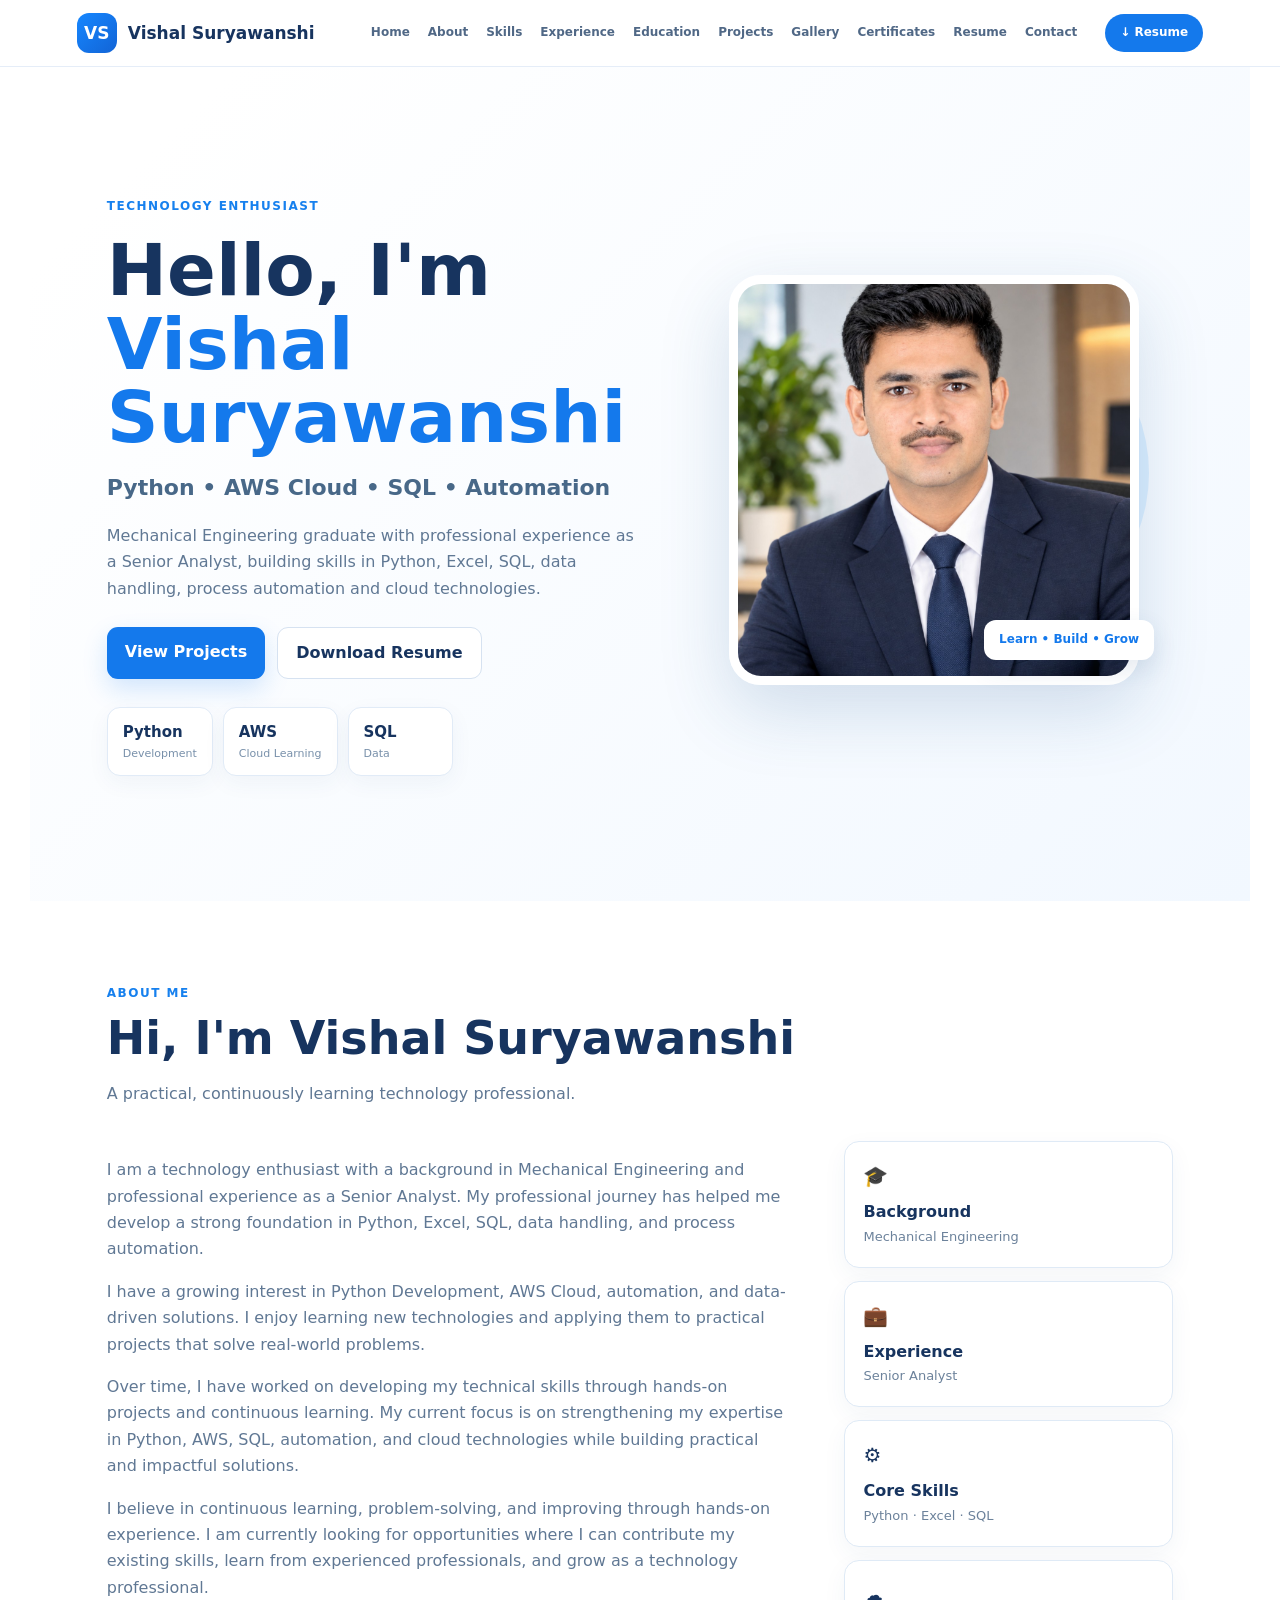
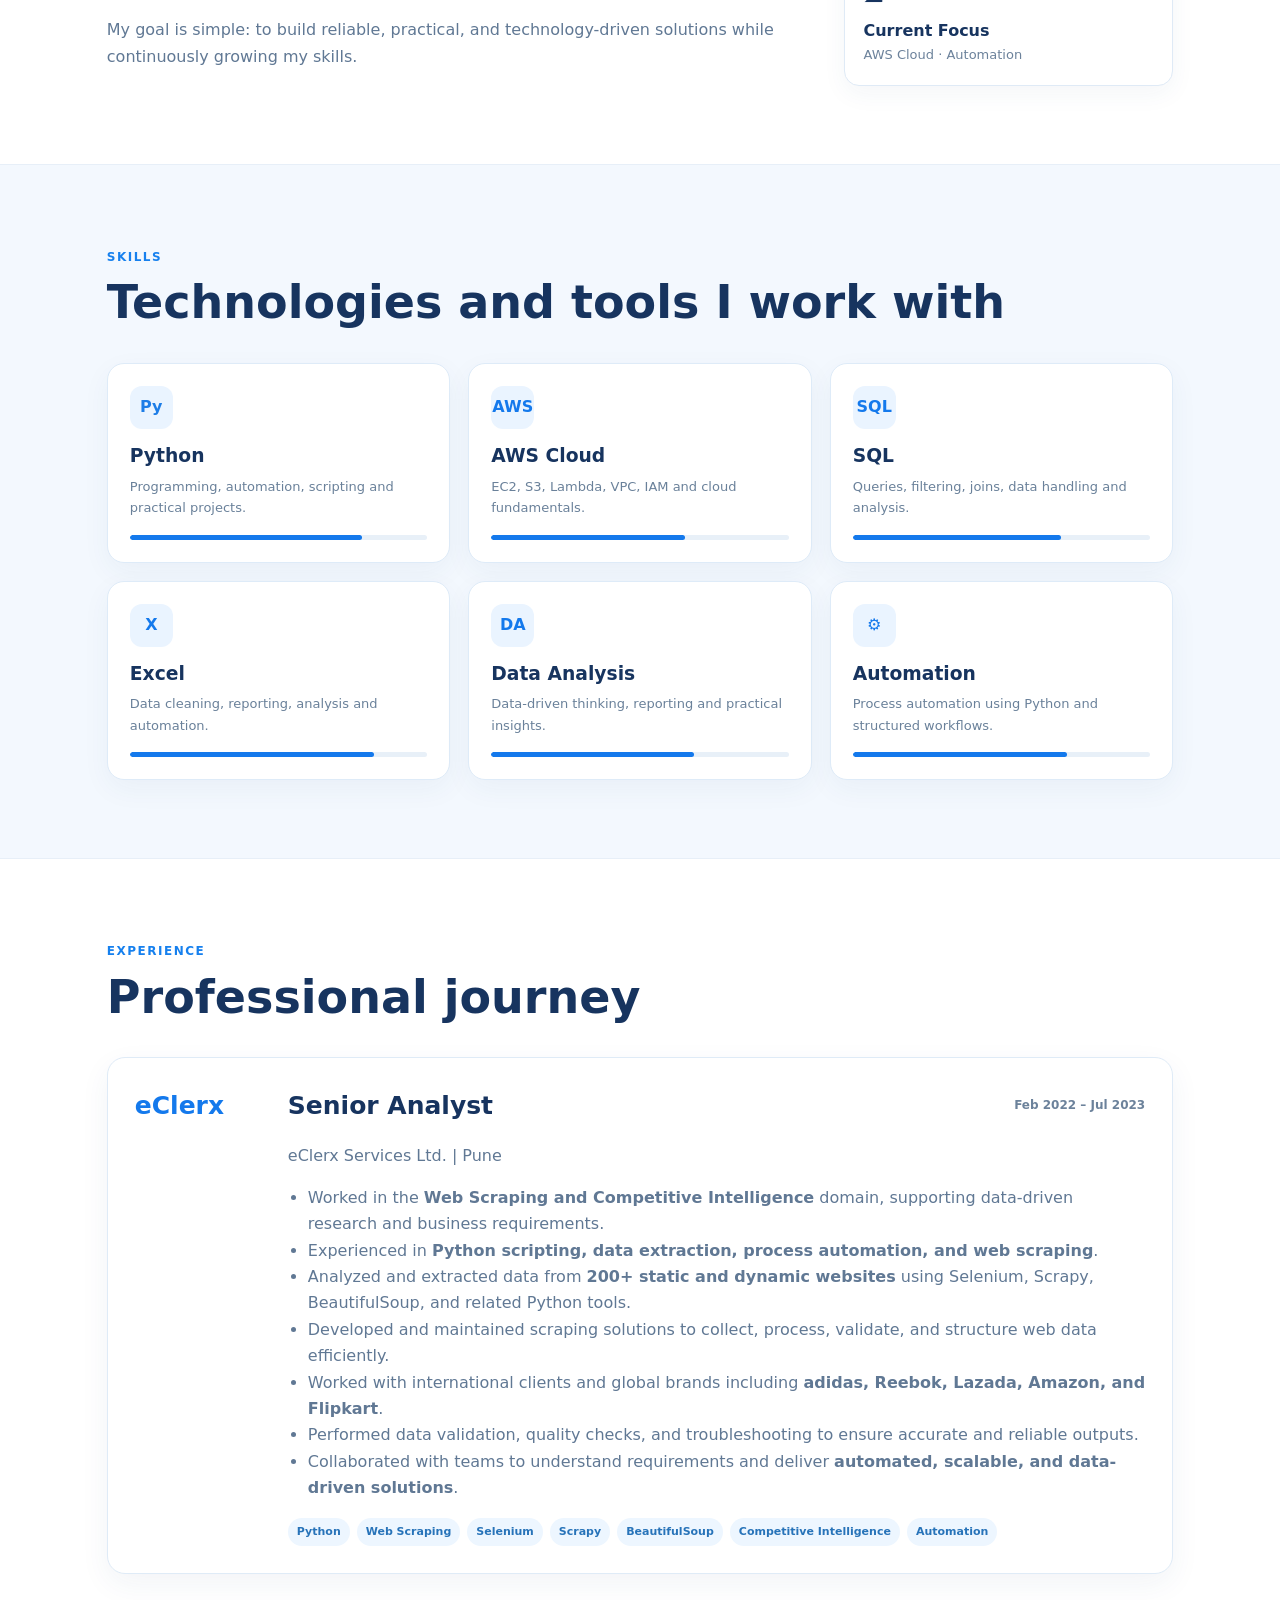
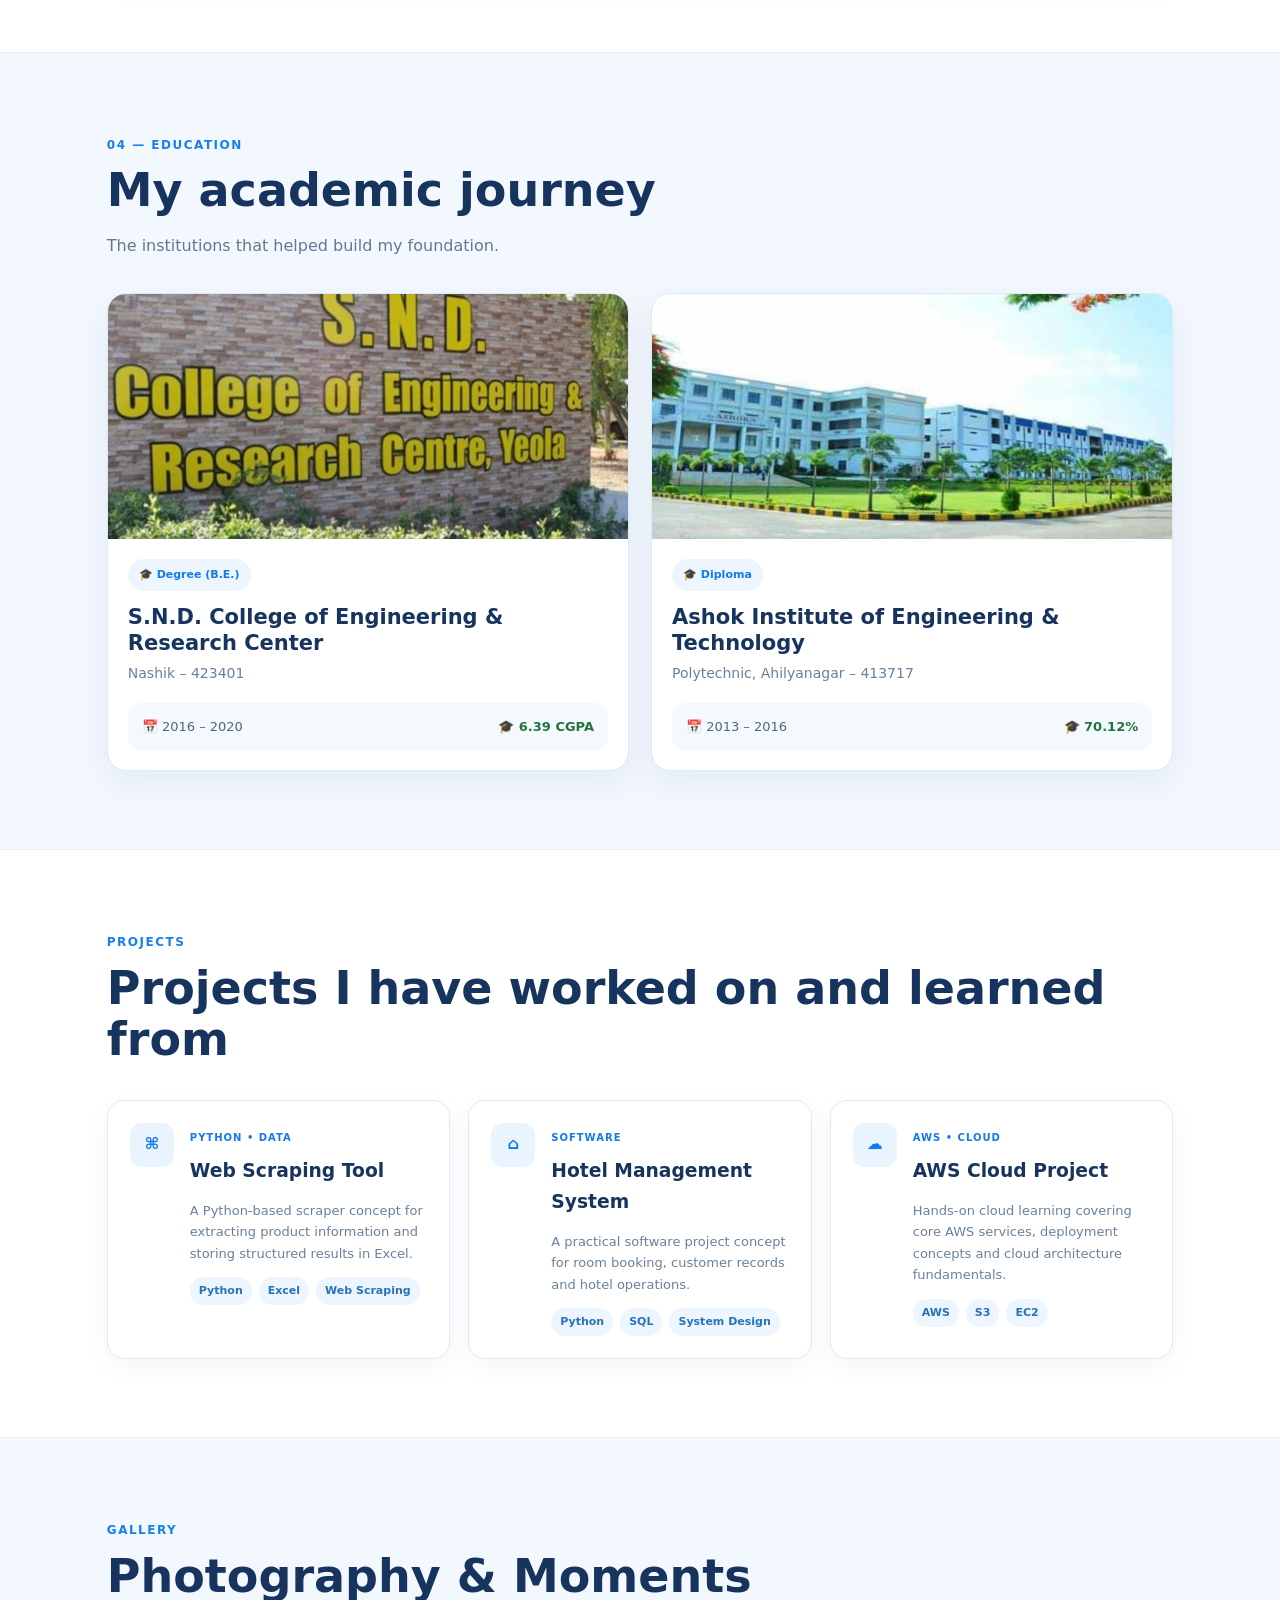
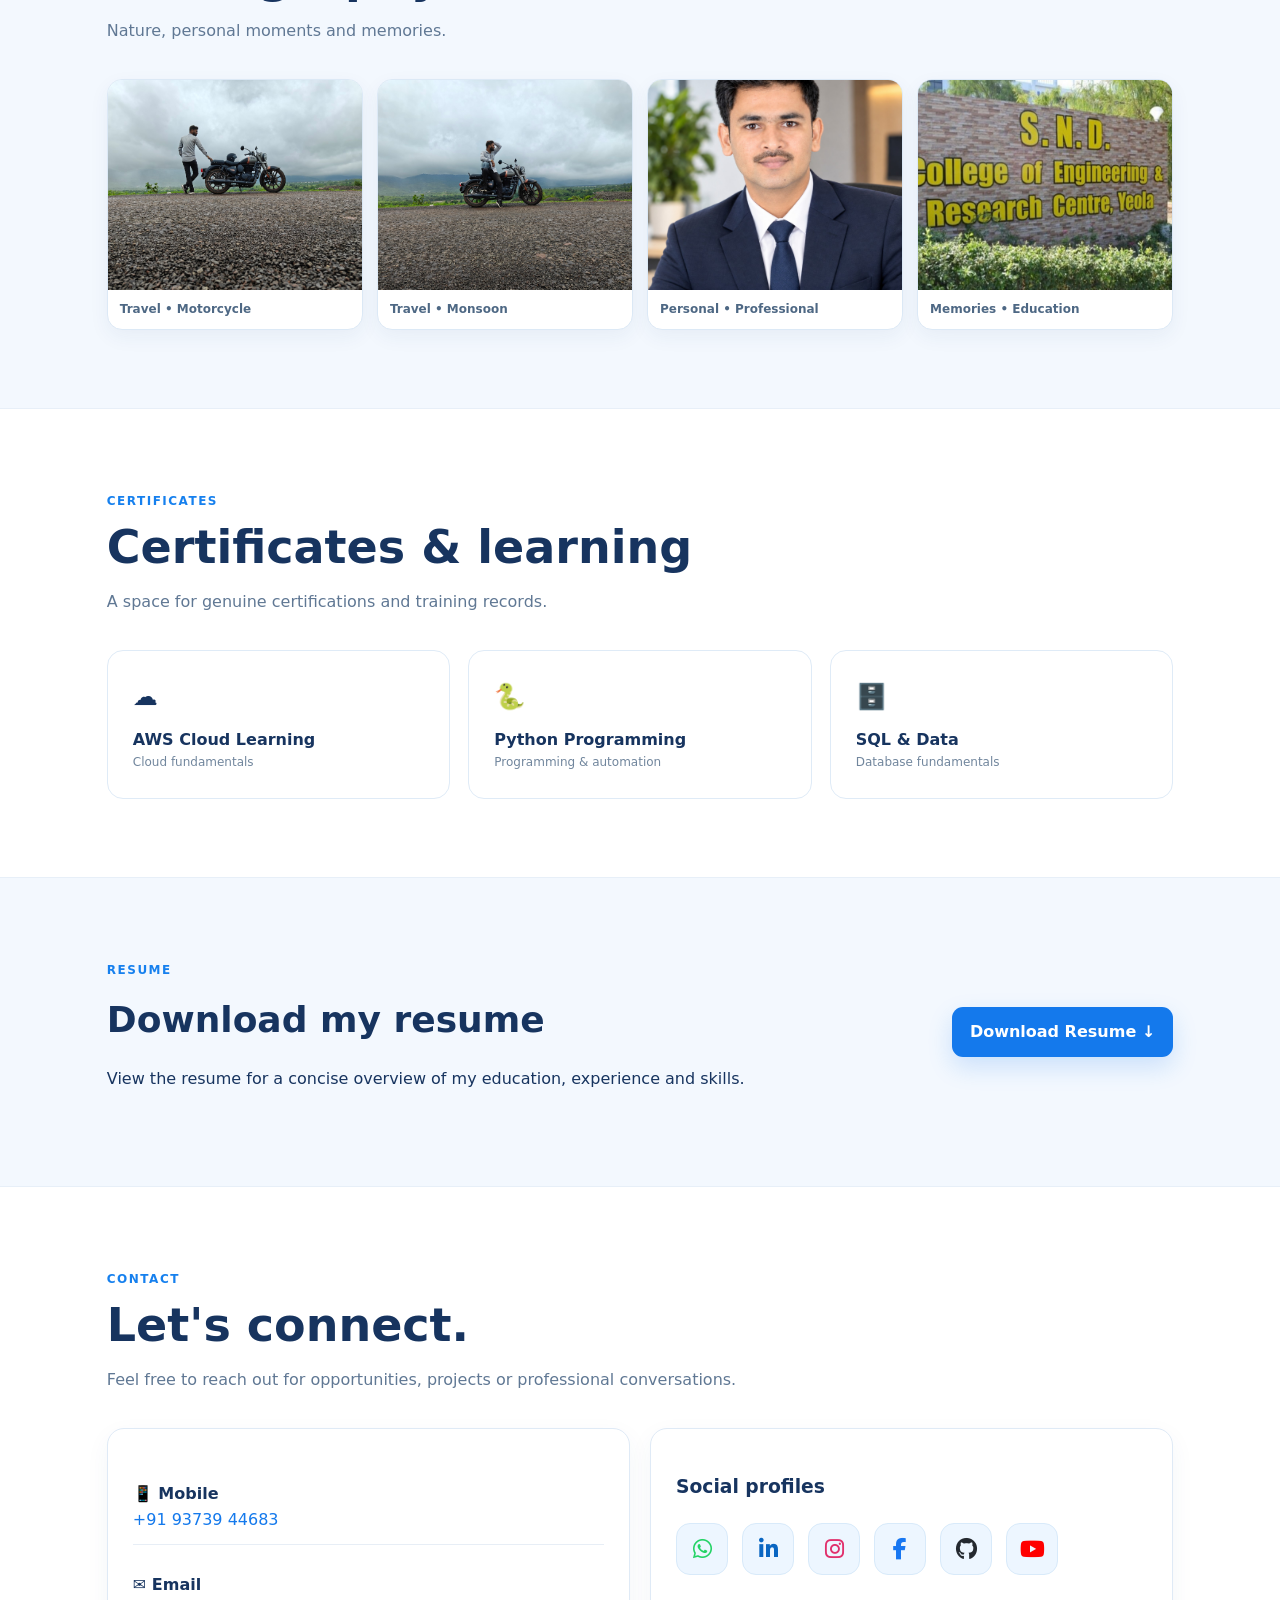
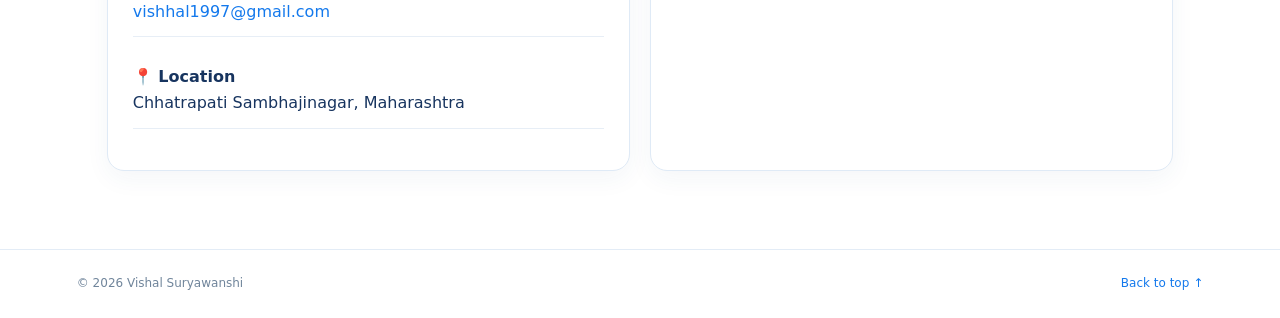
==== commit 2b632c15: "Update index.html" ====
--- a/index.html
+++ b/index.html
@@ -19,7 +19,7 @@
 <main>
 <section id="home" class="hero section-wrap">
   <div class="hero-copy">
-    <span class="eyebrow">TECHNOLOGY ENTHUSIAST • PROFESSIONAL PORTFOLIO</span>
+    <span class="eyebrow">TECHNOLOGY ENTHUSIAST</span>
     <h1>Hello, I'm<br><span>Vishal Suryawanshi</span></h1>
     <h2>Python • AWS Cloud • SQL • Automation</h2>
     <p>Mechanical Engineering graduate with professional experience as a Senior Analyst, building skills in Python, Excel, SQL, data handling, process automation and cloud technologies.</p>
@@ -30,7 +30,7 @@
 </section>
 
 <section id="about" class="section-wrap">
-  <div class="section-heading"><span>01 — ABOUT ME</span><h2>Hi, I'm Vishal Suryawanshi</h2><p>A practical, continuously learning technology professional.</p></div>
+  <div class="section-heading"><span>ABOUT ME</span><h2>Hi, I'm Vishal Suryawanshi</h2><p>A practical, continuously learning technology professional.</p></div>
   <div class="about-grid">
     <div class="about-copy">
       <p>I am a technology enthusiast with a background in Mechanical Engineering and professional experience as a Senior Analyst. My professional journey has helped me develop a strong foundation in Python, Excel, SQL, data handling, and process automation.</p>
@@ -49,7 +49,7 @@
 </section>
 
 <section id="skills" class="soft-section"><div class="section-wrap">
-  <div class="section-heading"><span>02 — SKILLS</span><h2>Technologies and tools I work with</h2></div>
+  <div class="section-heading"><span>SKILLS</span><h2>Technologies and tools I work with</h2></div>
   <div class="skill-grid">
     <article><div class="skill-icon python">Py</div><h3>Python</h3><p>Programming, automation, scripting and practical projects.</p><div class="bar"><span style="width:78%"></span></div></article>
     <article><div class="skill-icon aws">AWS</div><h3>AWS Cloud</h3><p>EC2, S3, Lambda, VPC, IAM and cloud fundamentals.</p><div class="bar"><span style="width:65%"></span></div></article>
@@ -60,7 +60,7 @@
   </div>
 </div></section>
 
-<section id="experience" class="section-wrap"><div class="section-heading"><span>03 — EXPERIENCE</span><h2>Professional journey</h2></div>
+<section id="experience" class="section-wrap"><div class="section-heading"><span>EXPERIENCE</span><h2>Professional journey</h2></div>
   <article class="timeline-card"><div class="company-mark">eClerx</div><div><div class="role-line"><h3>Senior Analyst</h3><span>Feb 2022 – Jul 2023</span></div><p class="muted">eClerx Services Ltd. | Pune</p><ul><li>Worked in the <strong>Web Scraping and Competitive Intelligence</strong> domain, supporting data-driven research and business requirements.</li><li>Experienced in <strong>Python scripting, data extraction, process automation, and web scraping</strong>.</li><li>Analyzed and extracted data from <strong>200+ static and dynamic websites</strong> using Selenium, Scrapy, BeautifulSoup, and related Python tools.</li><li>Developed and maintained scraping solutions to collect, process, validate, and structure web data efficiently.</li><li>Worked with international clients and global brands including <strong>adidas, Reebok, Lazada, Amazon, and Flipkart</strong>.</li><li>Performed data validation, quality checks, and troubleshooting to ensure accurate and reliable outputs.</li><li>Collaborated with teams to understand requirements and deliver <strong>automated, scalable, and data-driven solutions</strong>.</li></ul><div class="chips"><span>Python</span><span>Web Scraping</span><span>Selenium</span><span>Scrapy</span><span>BeautifulSoup</span><span>Competitive Intelligence</span><span>Automation</span></div></div></article>
 </section>
 
@@ -71,7 +71,7 @@
   </div>
 </div></section>
 
-<section id="projects" class="section-wrap"><div class="section-heading"><span>05 — PROJECTS</span><h2>Projects I have worked on and learned from</h2></div>
+<section id="projects" class="section-wrap"><div class="section-heading"><span>PROJECTS</span><h2>Projects I have worked on and learned from</h2></div>
   <div class="project-grid">
     <article class="project"><div class="project-icon">⌘</div><div><span class="project-type">PYTHON • DATA</span><h3>Web Scraping Tool</h3><p>A Python-based scraper concept for extracting product information and storing structured results in Excel.</p><div class="chips"><span>Python</span><span>Excel</span><span>Web Scraping</span></div></div></article>
     <article class="project"><div class="project-icon">⌂</div><div><span class="project-type">SOFTWARE</span><h3>Hotel Management System</h3><p>A practical software project concept for room booking, customer records and hotel operations.</p><div class="chips"><span>Python</span><span>SQL</span><span>System Design</span></div></div></article>
@@ -79,7 +79,7 @@
   </div>
 </section>
 
-<section id="gallery" class="soft-section"><div class="section-wrap"><div class="section-heading"><span>06 — GALLERY</span><h2>Photography &amp; Moments</h2><p>Nature, personal moments and memories.</p></div>
+<section id="gallery" class="soft-section"><div class="section-wrap"><div class="section-heading"><span>GALLERY</span><h2>Photography &amp; Moments</h2><p>Nature, personal moments and memories.</p></div>
   <div class="gallery-grid">
     <a href="1000679000.jpg" target="_blank"><img src="1000679000.jpg" alt="Travel and motorcycle moment"><span>Travel • Motorcycle</span></a>
     <a href="1000678954.jpg" target="_blank"><img src="1000678954.jpg" alt="Travel moment"><span>Travel • Monsoon</span></a>
@@ -88,12 +88,12 @@
   </div>
 </div></section>
 
-<section id="certificates" class="section-wrap"><div class="section-heading"><span>07 — CERTIFICATES</span><h2>Certificates &amp; learning</h2><p>A space for genuine certifications and training records.</p></div><div class="certificate-grid"><div>☁️<b>AWS Cloud Learning</b><span>Cloud fundamentals</span></div><div>🐍<b>Python Programming</b><span>Programming &amp; automation</span></div><div>🗄️<b>SQL &amp; Data</b><span>Database fundamentals</span></div></div></section>
+<section id="certificates" class="section-wrap"><div class="section-heading"><span>CERTIFICATES</span><h2>Certificates &amp; learning</h2><p>A space for genuine certifications and training records.</p></div><div class="certificate-grid"><div>☁️<b>AWS Cloud Learning</b><span>Cloud fundamentals</span></div><div>🐍<b>Python Programming</b><span>Programming &amp; automation</span></div><div>🗄️<b>SQL &amp; Data</b><span>Database fundamentals</span></div></div></section>
 
-<section id="resume" class="soft-section"><div class="section-wrap resume-box"><div><span class="eyebrow">08 — RESUME</span><h2>Download my resume</h2><p>View the resume for a concise overview of my education, experience and skills.</p></div><a class="btn" href="resume.pdf" download="Vishal_Suryawanshi_Resume.pdf">Download Resume ↓</a></div></section>
+<section id="resume" class="soft-section"><div class="section-wrap resume-box"><div><span class="eyebrow">RESUME</span><h2>Download my resume</h2><p>View the resume for a concise overview of my education, experience and skills.</p></div><a class="btn" href="resume.pdf" download="Vishal_Suryawanshi_Resume.pdf">Download Resume ↓</a></div></section>
 
-<section id="contact" class="section-wrap"><div class="section-heading"><span>09 — CONTACT</span><h2>Let's connect.</h2><p>Feel free to reach out for opportunities, projects or professional conversations.</p></div><div class="contact-grid"><div class="contact-details"><p><b>📱 Mobile</b><a href="tel:+919373944683">+91 93739 44683</a></p><p><b>✉️ Email</b><a href="mailto:vishhal1997@gmail.com">vishhal1997@gmail.com</a></p><p><b>📍 Location</b>Chhatrapati Sambhajinagar, Maharashtra</p></div><div class="social-card"><h3>Social profiles</h3><div class="socials social-icons"><a class="social-icon whatsapp" href="https://wa.me/919373944683" target="_blank" rel="noopener noreferrer" aria-label="WhatsApp" title="WhatsApp"><i class="fa-brands fa-whatsapp" aria-hidden="true"></i></a><a class="social-icon linkedin" href="https://www.linkedin.com/in/vishal-suryawanshi-484445426" target="_blank" rel="noopener noreferrer" aria-label="LinkedIn" title="LinkedIn"><i class="fa-brands fa-linkedin-in" aria-hidden="true"></i></a><a class="social-icon instagram" href="https://www.instagram.com/vishal__5051" target="_blank" rel="noopener noreferrer" aria-label="Instagram" title="Instagram"><i class="fa-brands fa-instagram" aria-hidden="true"></i></a><a class="social-icon facebook" href="https://www.facebook.com/share/1HXyWC4gik/" target="_blank" rel="noopener noreferrer" aria-label="Facebook" title="Facebook"><i class="fa-brands fa-facebook-f" aria-hidden="true"></i></a><a class="social-icon github" href="https://github.com/Suryawanshi1997" target="_blank" rel="noopener noreferrer" aria-label="GitHub" title="GitHub"><i class="fa-brands fa-github" aria-hidden="true"></i></a><a class="social-icon youtube" href="https://youtube.com/@vishal_suryawanshi?si=Lea1Gp1Wc7wNy9Ar" target="_blank" rel="noopener noreferrer" aria-label="YouTube" title="YouTube"><i class="fa-brands fa-youtube" aria-hidden="true"></i></a></div></div></div></section>
+<section id="contact" class="section-wrap"><div class="section-heading"><span>CONTACT</span><h2>Let's connect.</h2><p>Feel free to reach out for opportunities, projects or professional conversations.</p></div><div class="contact-grid"><div class="contact-details"><p><b>📱 Mobile</b><a href="tel:+919373944683">+91 93739 44683</a></p><p><b>✉️ Email</b><a href="mailto:vishhal1997@gmail.com">vishhal1997@gmail.com</a></p><p><b>📍 Location</b>Chhatrapati Sambhajinagar, Maharashtra</p></div><div class="social-card"><h3>Social profiles</h3><div class="socials social-icons"><a class="social-icon whatsapp" href="https://wa.me/919373944683" target="_blank" rel="noopener noreferrer" aria-label="WhatsApp" title="WhatsApp"><i class="fa-brands fa-whatsapp" aria-hidden="true"></i></a><a class="social-icon linkedin" href="https://www.linkedin.com/in/vishal-suryawanshi-484445426" target="_blank" rel="noopener noreferrer" aria-label="LinkedIn" title="LinkedIn"><i class="fa-brands fa-linkedin-in" aria-hidden="true"></i></a><a class="social-icon instagram" href="https://www.instagram.com/vishal__5051" target="_blank" rel="noopener noreferrer" aria-label="Instagram" title="Instagram"><i class="fa-brands fa-instagram" aria-hidden="true"></i></a><a class="social-icon facebook" href="https://www.facebook.com/share/1HXyWC4gik/" target="_blank" rel="noopener noreferrer" aria-label="Facebook" title="Facebook"><i class="fa-brands fa-facebook-f" aria-hidden="true"></i></a><a class="social-icon github" href="https://github.com/Suryawanshi1997" target="_blank" rel="noopener noreferrer" aria-label="GitHub" title="GitHub"><i class="fa-brands fa-github" aria-hidden="true"></i></a><a class="social-icon youtube" href="https://youtube.com/@vishal_suryawanshi?si=Lea1Gp1Wc7wNy9Ar" target="_blank" rel="noopener noreferrer" aria-label="YouTube" title="YouTube"><i class="fa-brands fa-youtube" aria-hidden="true"></i></a></div></div></div></section>
 </main>
-<footer><span>© 2026 Vishal Suryawanshi</span><span>Python • AWS • SQL • Automation</span><a href="#home">Back to top ↑</a></footer>
+<footer><span>© 2026 Vishal Suryawanshi</span><span></span><a href="#home">Back to top ↑</a></footer>
 <script>const menu=document.querySelector('.menu'),nav=document.querySelector('nav');menu.addEventListener('click',()=>{const open=nav.classList.toggle('open');menu.setAttribute('aria-expanded',open)});document.querySelectorAll('nav a').forEach(a=>a.addEventListener('click',()=>{nav.classList.remove('open');menu.setAttribute('aria-expanded','false')}));</script>
 </body></html>
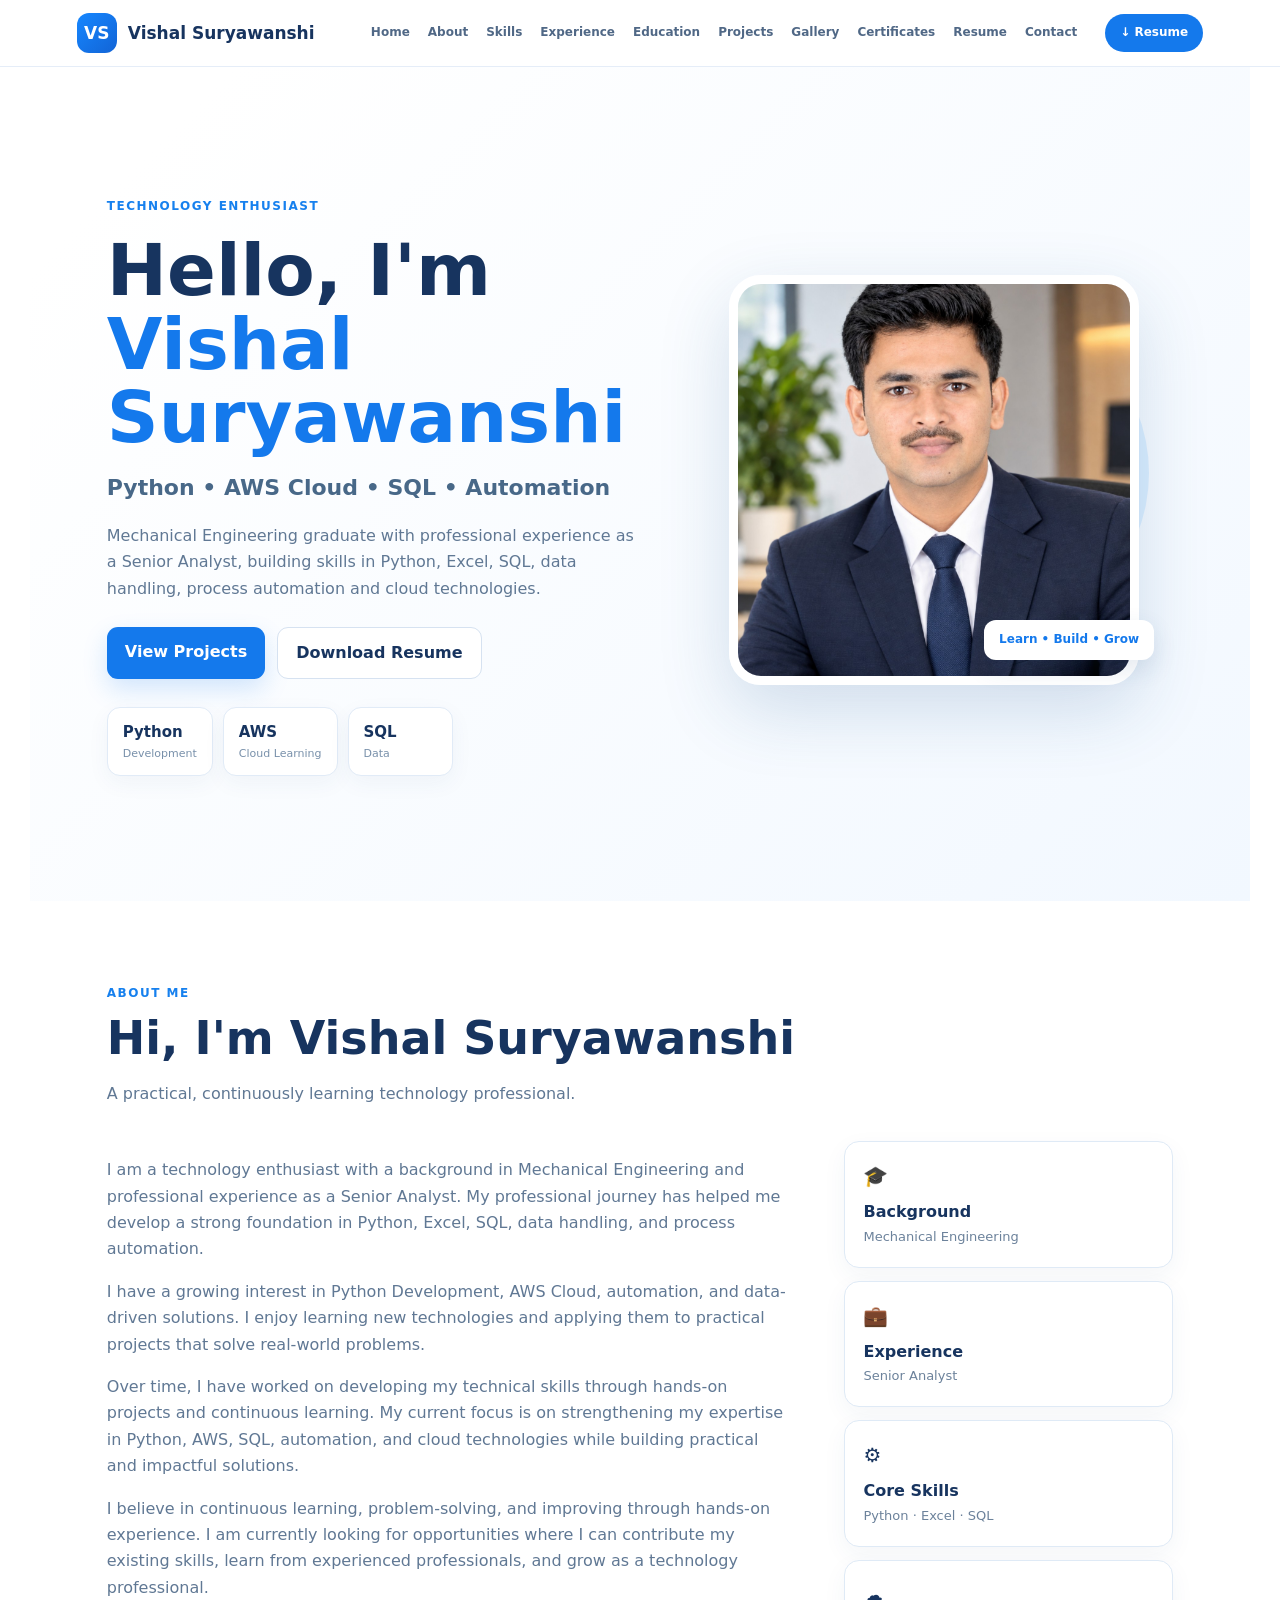
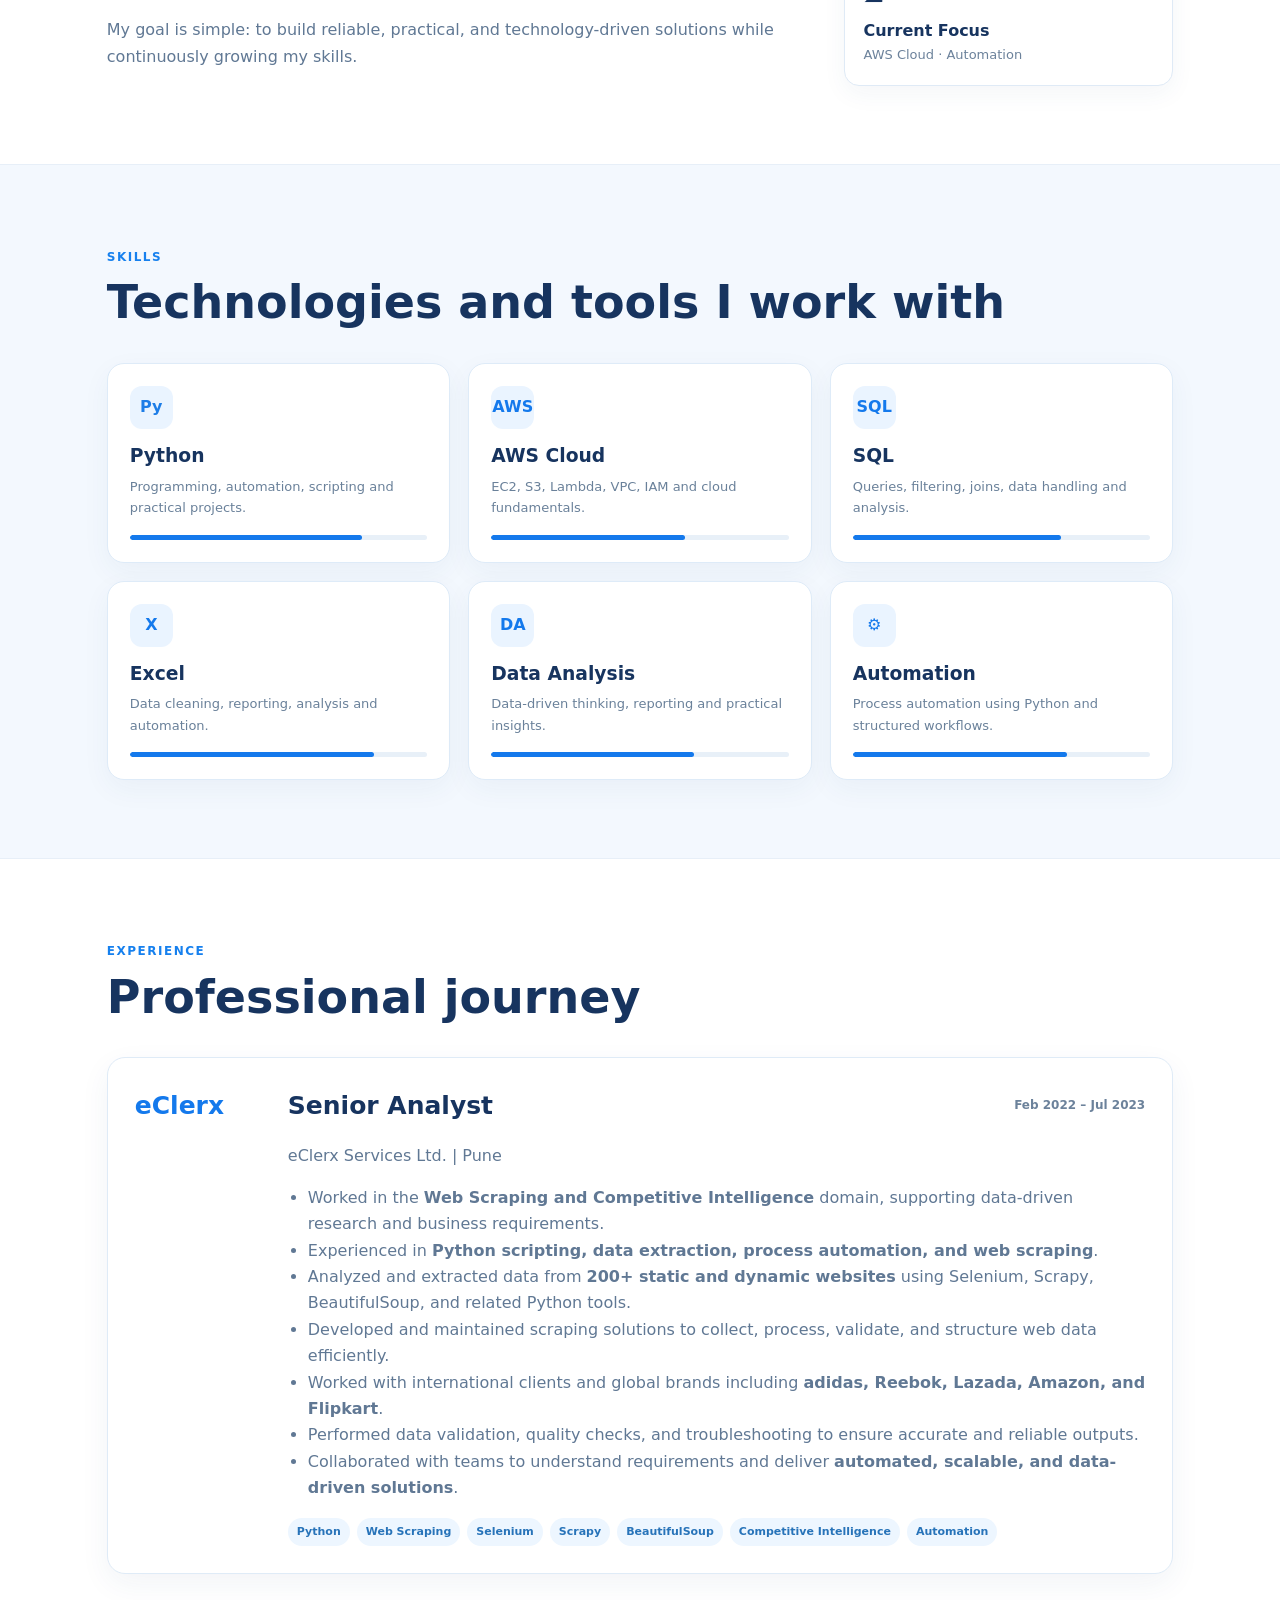
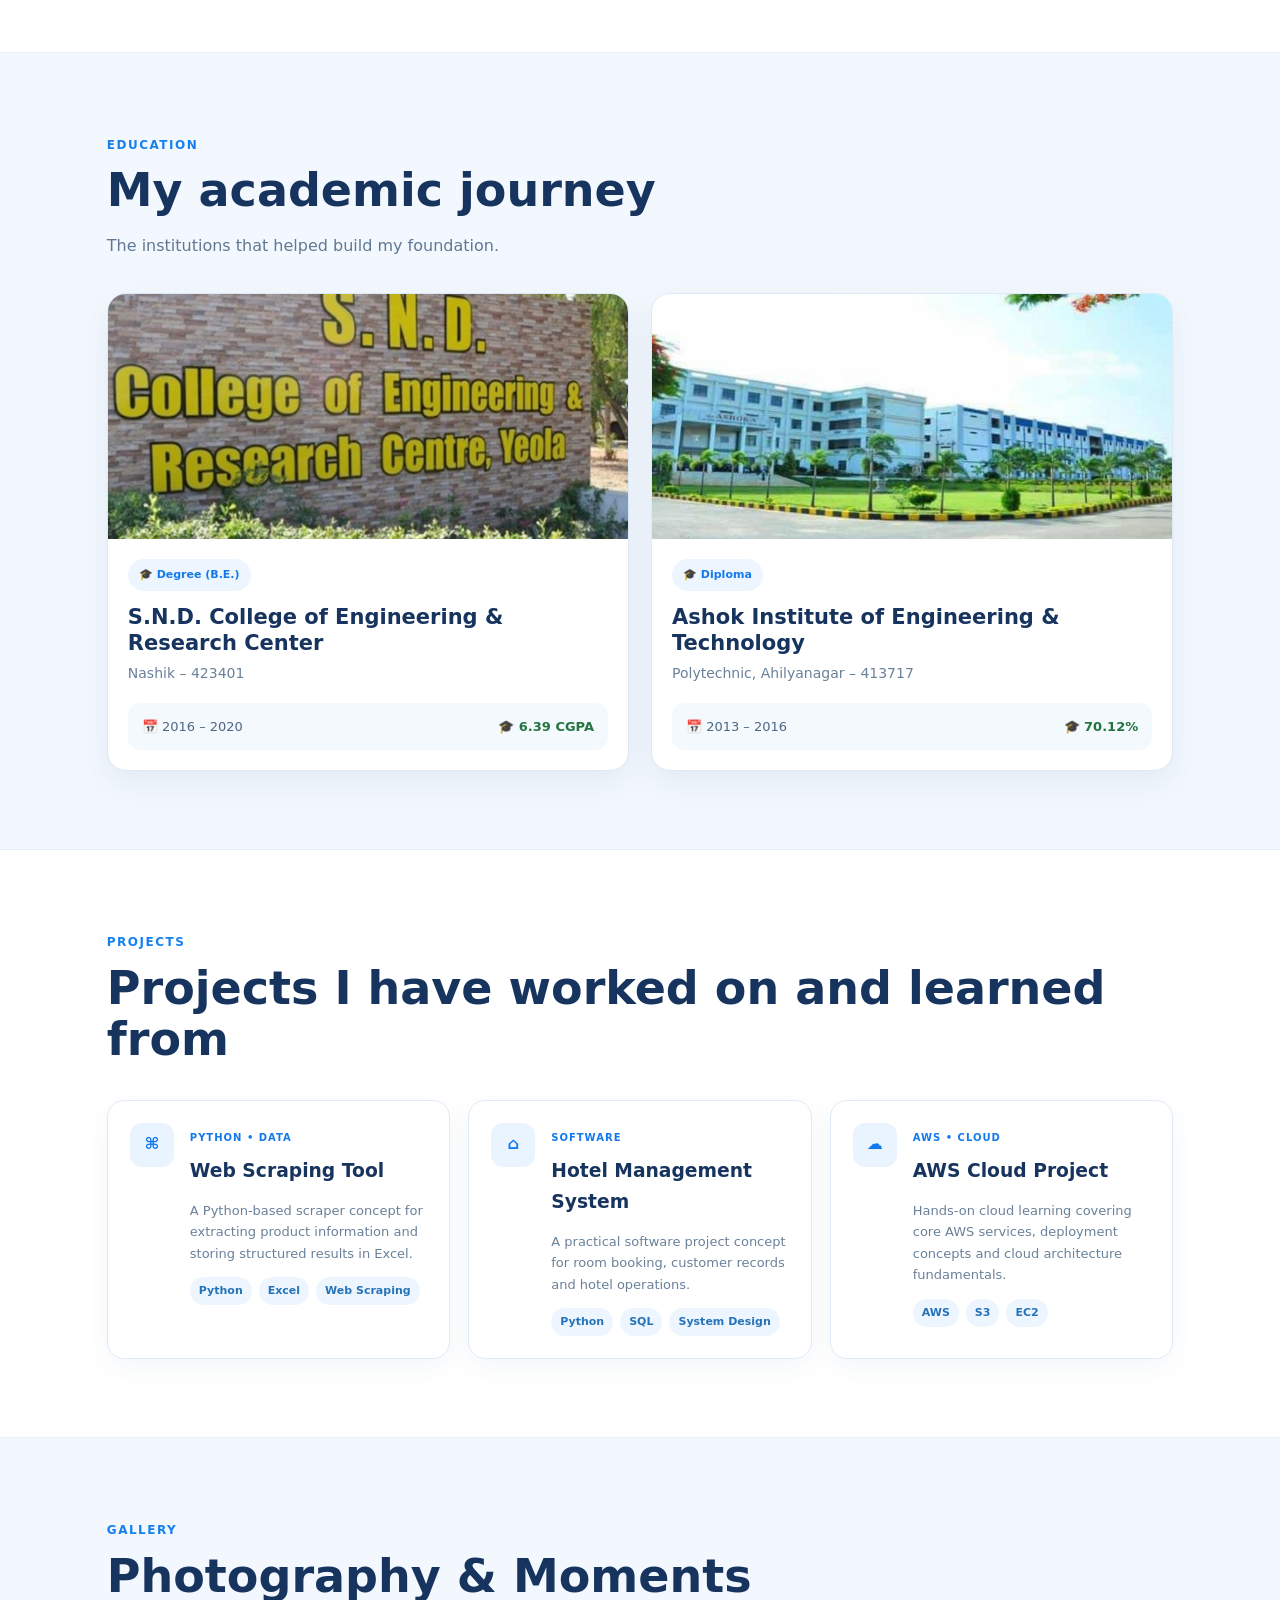
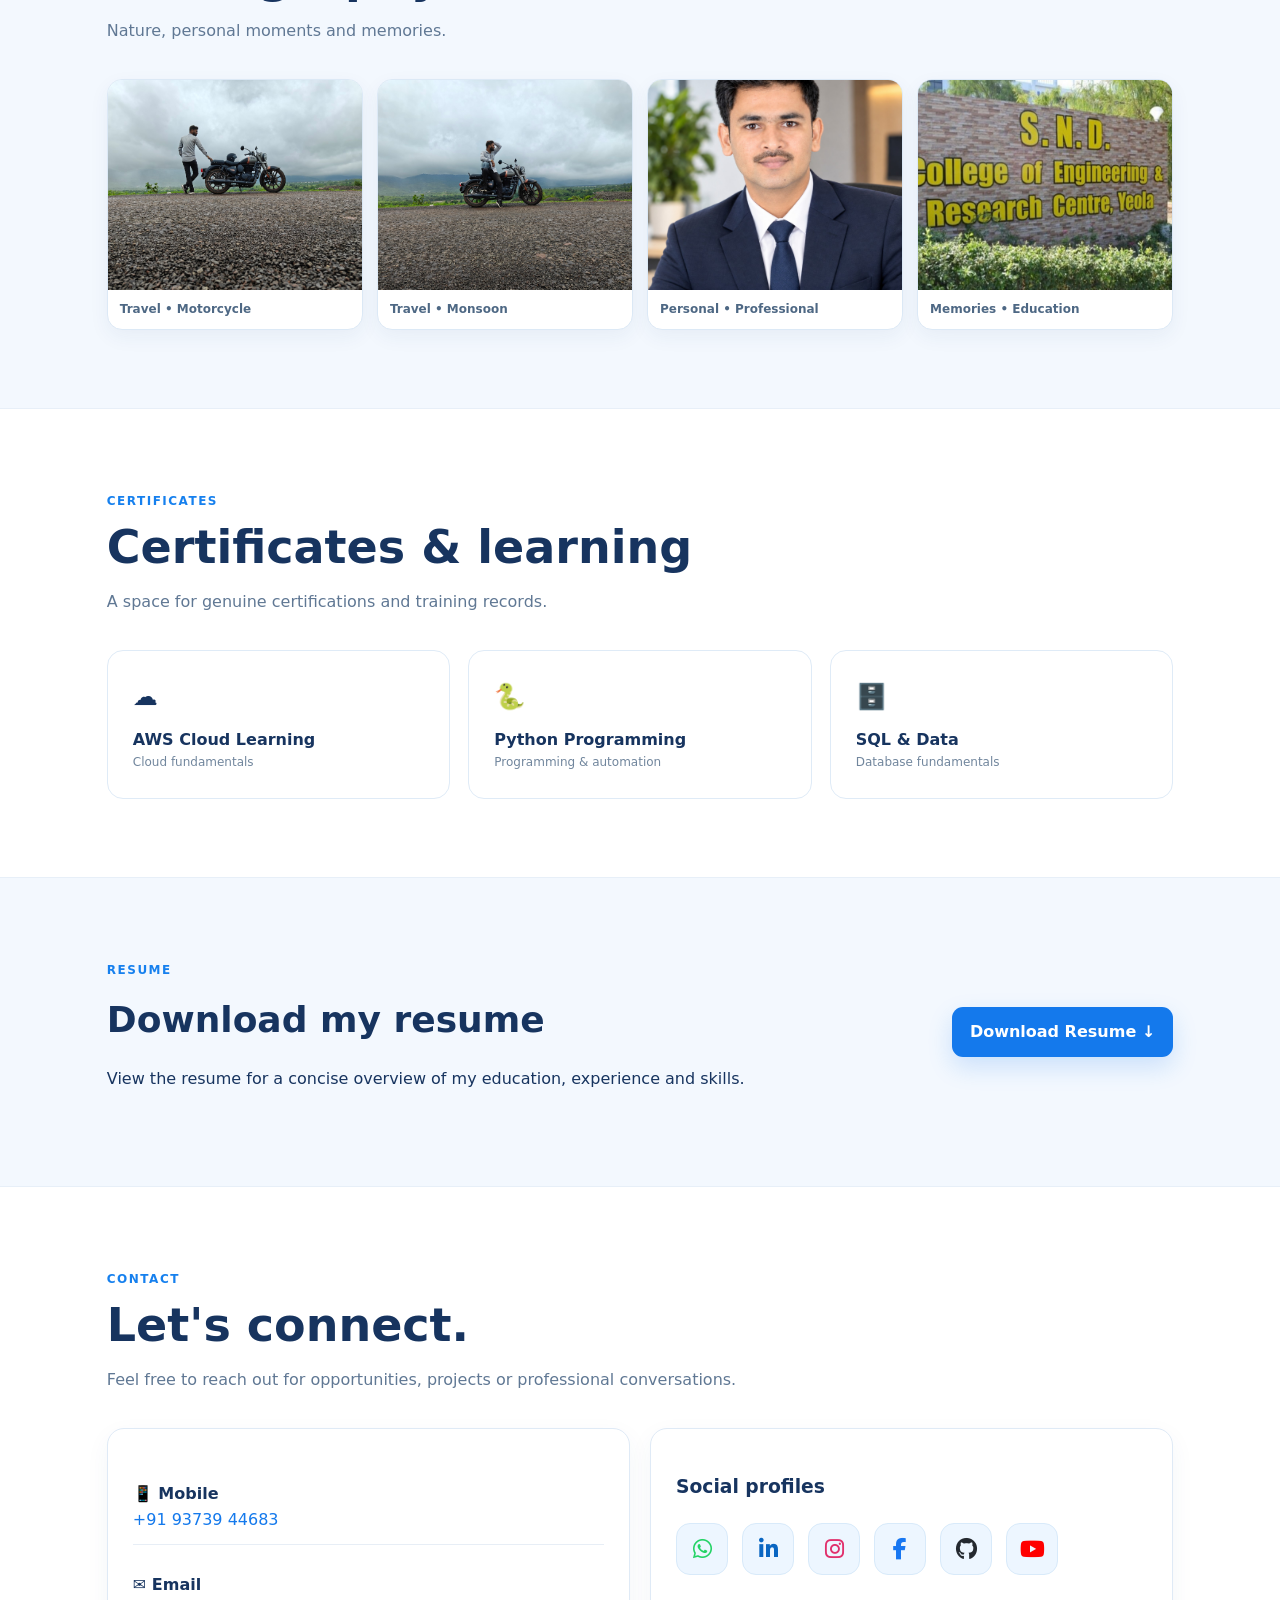
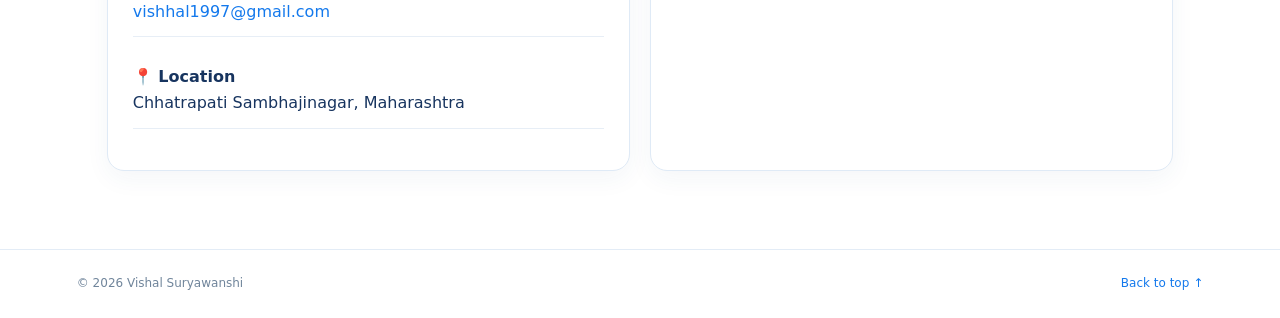
==== commit f3e31b01: "Update index.html" ====
--- a/index.html
+++ b/index.html
@@ -64,7 +64,7 @@
   <article class="timeline-card"><div class="company-mark">eClerx</div><div><div class="role-line"><h3>Senior Analyst</h3><span>Feb 2022 – Jul 2023</span></div><p class="muted">eClerx Services Ltd. | Pune</p><ul><li>Worked in the <strong>Web Scraping and Competitive Intelligence</strong> domain, supporting data-driven research and business requirements.</li><li>Experienced in <strong>Python scripting, data extraction, process automation, and web scraping</strong>.</li><li>Analyzed and extracted data from <strong>200+ static and dynamic websites</strong> using Selenium, Scrapy, BeautifulSoup, and related Python tools.</li><li>Developed and maintained scraping solutions to collect, process, validate, and structure web data efficiently.</li><li>Worked with international clients and global brands including <strong>adidas, Reebok, Lazada, Amazon, and Flipkart</strong>.</li><li>Performed data validation, quality checks, and troubleshooting to ensure accurate and reliable outputs.</li><li>Collaborated with teams to understand requirements and deliver <strong>automated, scalable, and data-driven solutions</strong>.</li></ul><div class="chips"><span>Python</span><span>Web Scraping</span><span>Selenium</span><span>Scrapy</span><span>BeautifulSoup</span><span>Competitive Intelligence</span><span>Automation</span></div></div></article>
 </section>
 
-<section id="education" class="soft-section"><div class="section-wrap"><div class="section-heading"><span>04 — EDUCATION</span><h2>My academic journey</h2><p>The institutions that helped build my foundation.</p></div>
+<section id="education" class="soft-section"><div class="section-wrap"><div class="section-heading"><span>EDUCATION</span><h2>My academic journey</h2><p>The institutions that helped build my foundation.</p></div>
   <div class="education-grid">
     <article class="edu-card"><div class="edu-image"><img src="degree-college.jpg" alt="S.N.D. College of Engineering and Research Center, Nashik"></div><div class="edu-body"><span class="edu-label">🎓 Degree (B.E.)</span><h3>S.N.D. College of Engineering &amp; Research Center</h3><p>Nashik – 423401</p><div class="edu-meta"><span>📅 2016 – 2020</span><strong>🎓 6.39 CGPA</strong></div></div></article>
     <article class="edu-card"><div class="edu-image"><img src="diploma-college.jpg" alt="Ashok Institute of Engineering and Technology, Polytechnic, Ahilyanagar"></div><div class="edu-body"><span class="edu-label">🎓 Diploma</span><h3>Ashok Institute of Engineering &amp; Technology</h3><p>Polytechnic, Ahilyanagar – 413717</p><div class="edu-meta"><span>📅 2013 – 2016</span><strong>🎓 70.12%</strong></div></div></article>
